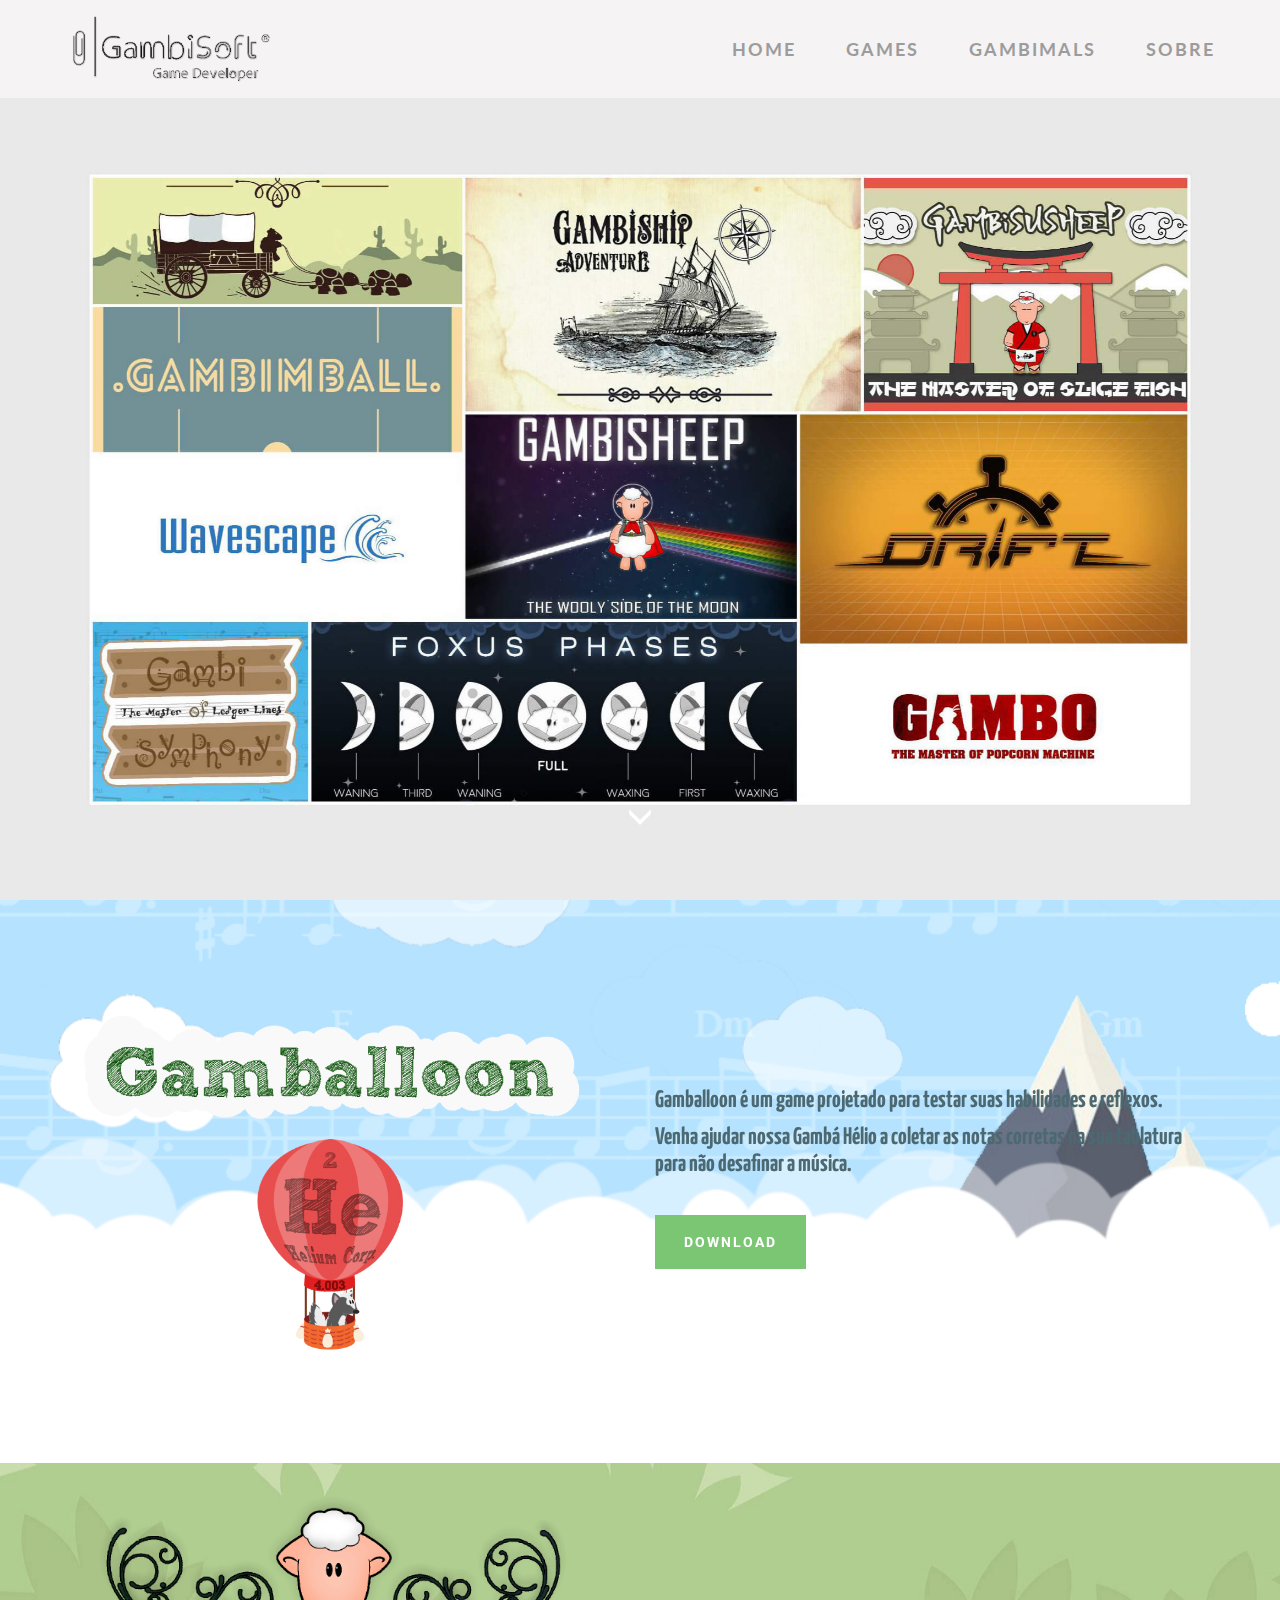
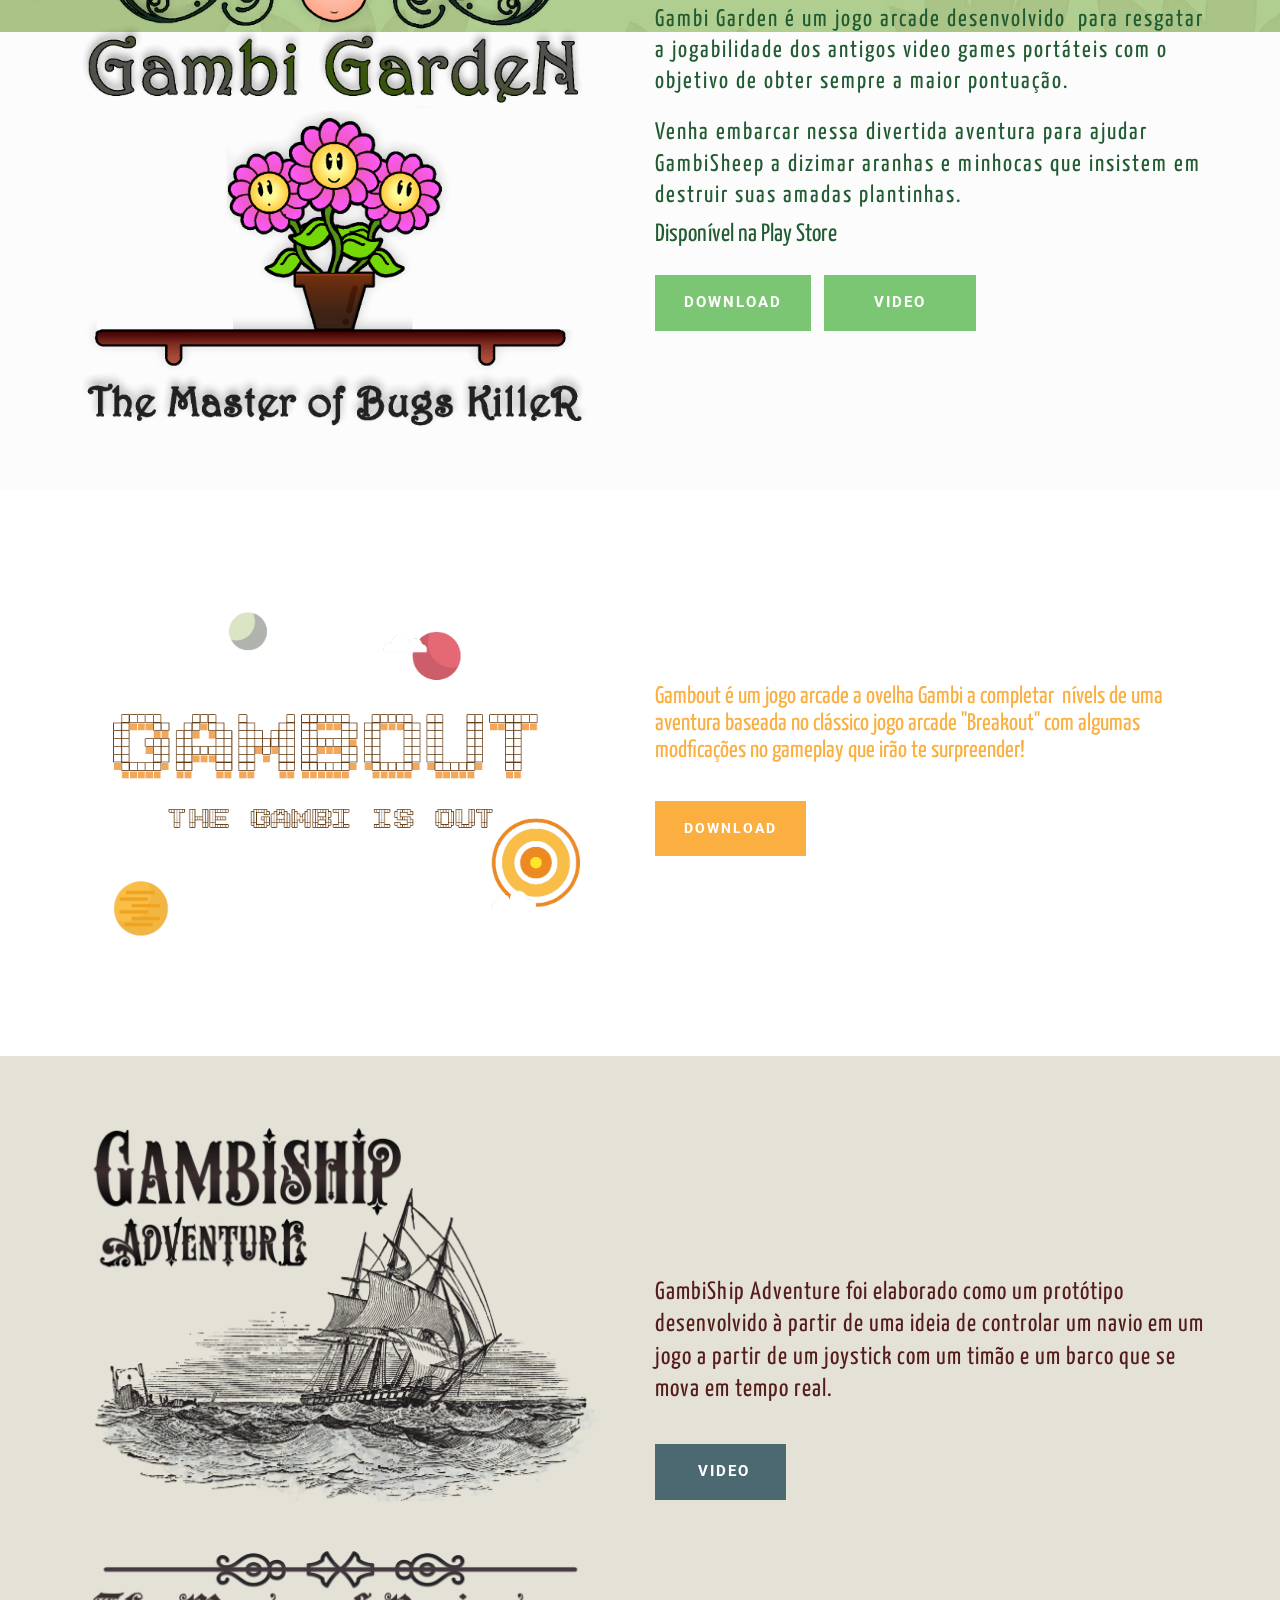
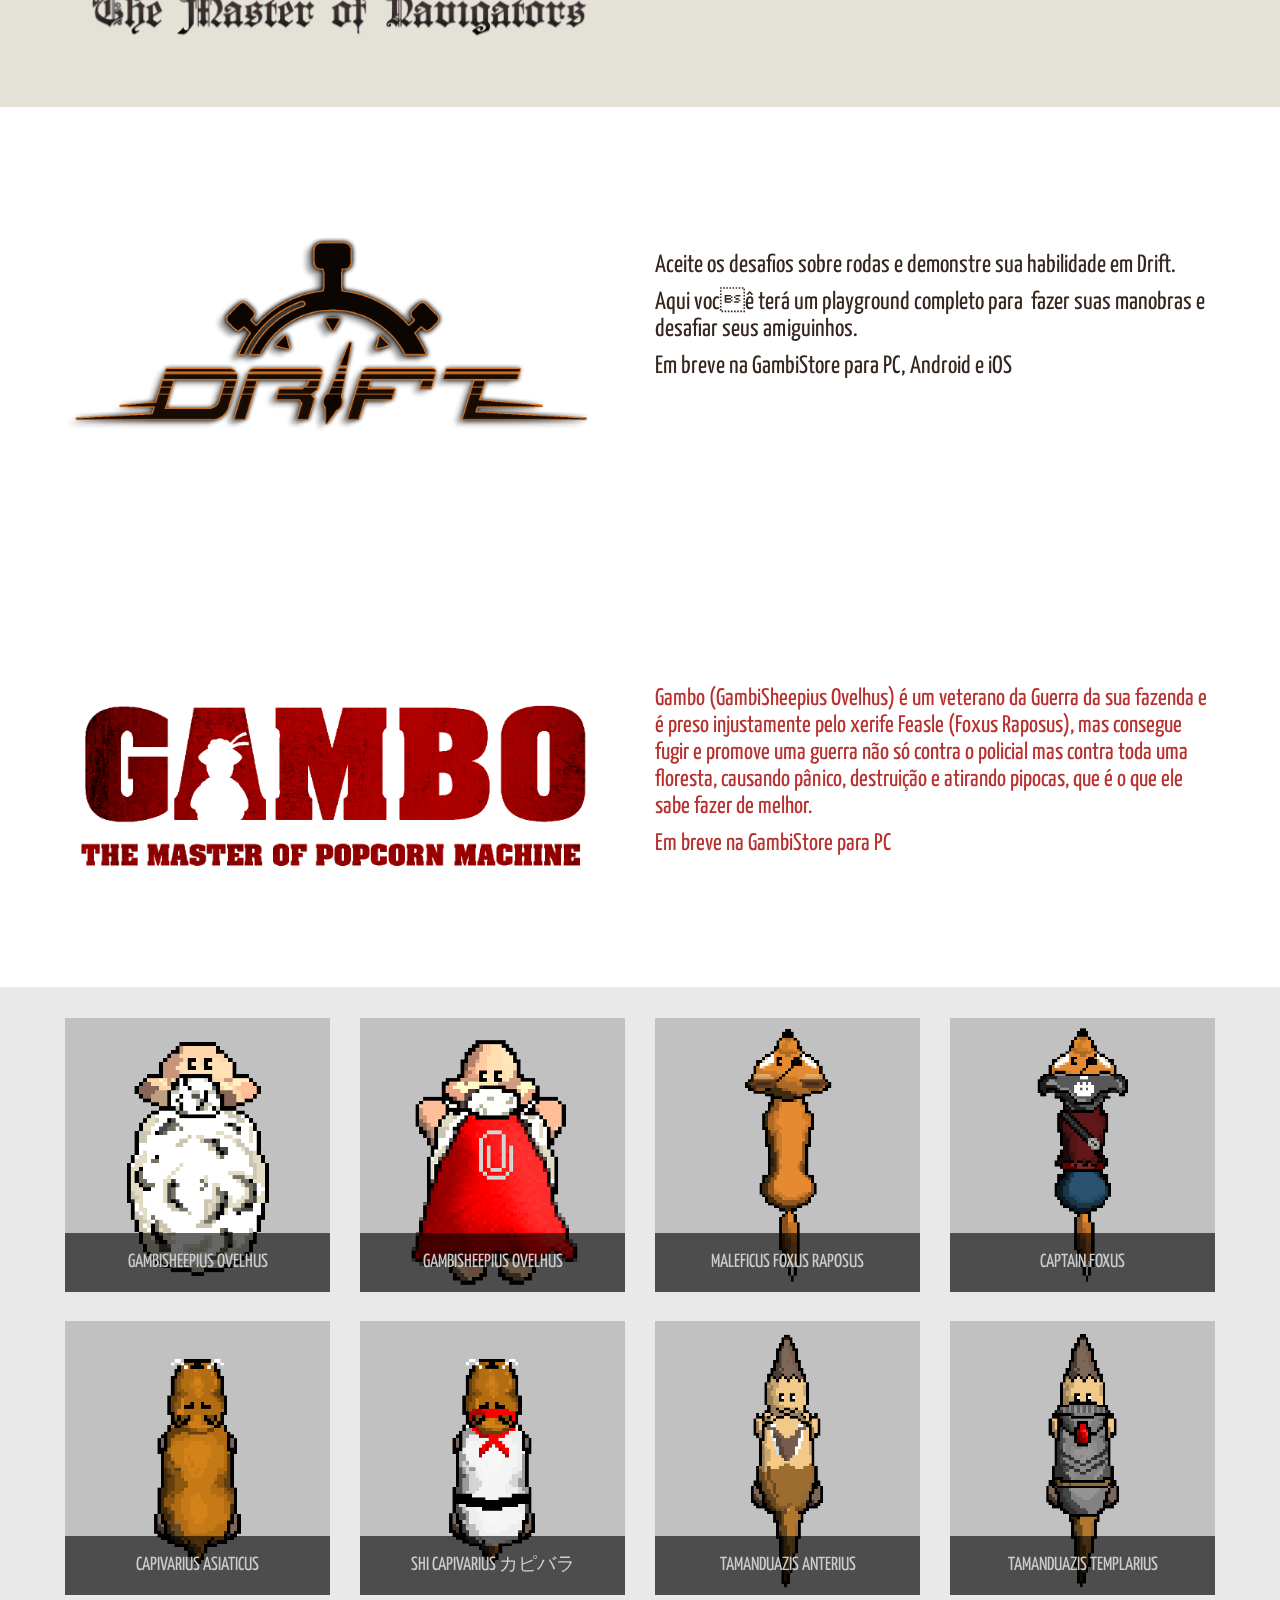
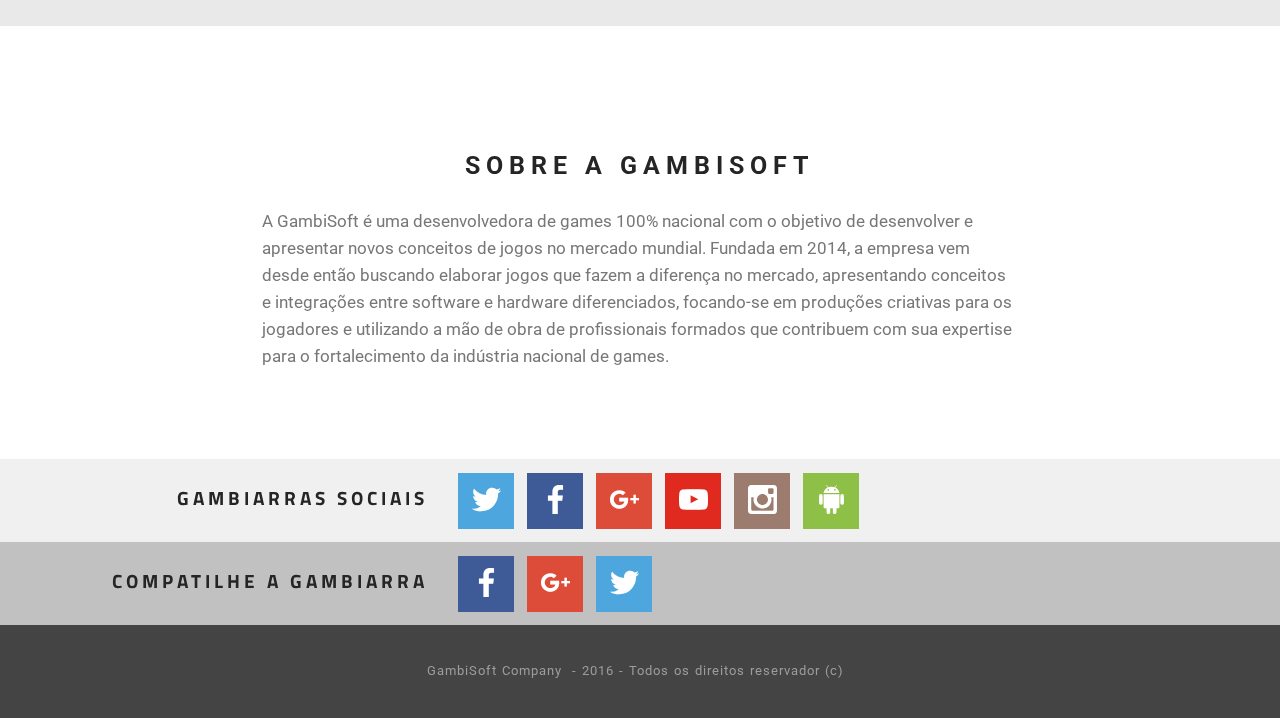
==== index.html @ 01355ad2 "nwe game" ====
<!DOCTYPE html>
<html>
<head>
  <!-- Site made with Mobirise Website Builder v2.11.1, https://mobirise.com -->
  <meta charset="UTF-8">
  <meta http-equiv="X-UA-Compatible" content="IE=edge">
  <meta name="generator" content="Mobirise v2.11.1, mobirise.com">
  <meta name="viewport" content="width=device-width, initial-scale=1">
  <link rel="shortcut icon" href="assets/images/clips-2-copia-630x630-16.jpg" type="image/x-icon">
  <meta name="description" content="GambiSoft Corporation - 2016">
  <title>GambiSoft</title>
  <link rel="stylesheet" href="https://fonts.googleapis.com/css?family=Roboto:700,400&amp;subset=cyrillic,latin,greek,vietnamese">
  <link rel="stylesheet" href="assets/bootstrap/css/bootstrap.min.css">
  <link rel="stylesheet" href="assets/animate.css/animate.min.css">
  <link rel="stylesheet" href="assets/socicon/css/socicon.min.css">
  <link rel="stylesheet" href="assets/mobirise/css/style.css">
  <link rel="stylesheet" href="assets/mobirise-gallery/style.css">
  <link rel="stylesheet" href="assets/mobirise-slider/style.css">
  <link rel="stylesheet" href="assets/mobirise/css/mbr-additional.css" type="text/css">
  
  
  
</head>
<body>
<section class="mbr-navbar mbr-navbar--freeze mbr-navbar--absolute mbr-navbar--sticky mbr-navbar--auto-collapse" id="menu-12">
    <div class="mbr-navbar__section mbr-section">
        <div class="mbr-section__container container">
            <div class="mbr-navbar__container">
                <div class="mbr-navbar__column mbr-navbar__column--s mbr-navbar__brand">
                    <span class="mbr-navbar__brand-link mbr-brand mbr-brand--inline">
                        <span class="mbr-brand__logo"><a href="#top"><img src="assets/images/gambisoft-2-2549x888-13.png" class="mbr-navbar__brand-img mbr-brand__img"></a></span>
                        
                    </span>
                </div>
                <div class="mbr-navbar__hamburger mbr-hamburger"><span class="mbr-hamburger__line"></span></div>
                <div class="mbr-navbar__column mbr-navbar__menu">
                    <nav class="mbr-navbar__menu-box mbr-navbar__menu-box--inline-right">
                        <div class="mbr-navbar__column">
                            <ul class="mbr-navbar__items mbr-navbar__items--right float-left mbr-buttons mbr-buttons--freeze mbr-buttons--right btn-decorator mbr-buttons--active mbr-buttons--only-links"><li class="mbr-navbar__item"><a class="mbr-buttons__link btn text-gray" href="#top">HOME</a></li> <li class="mbr-navbar__item"><a class="mbr-buttons__link btn text-gray" href="index.html#msg-box4-15">GAMES</a></li> <li class="mbr-navbar__item"><a class="mbr-buttons__link btn text-gray" href="games.html#gallery1-19">GAMBIMALS</a></li>  <li class="mbr-navbar__item"><a class="mbr-buttons__link btn text-gray" href="index.html#msg-box3-13">SOBRE</a></li> </ul>                            
                            
                        </div>
                    </nav>
                </div>
            </div>
        </div>
    </div>
</section>

<section class="engine"><a rel="external" href="https://mobirise.com">easy website maker</a></section><section class="mbr-box mbr-section mbr-section--relative mbr-section--fixed-size mbr-section--full-height mbr-section--bg-adapted mbr-parallax-background" id="header4-25" style="background-image: url(assets/images/montagem-1-4000x2289-87.jpg);">
    <div class="mbr-box__magnet mbr-box__magnet--sm-padding mbr-box__magnet--center-center mbr-after-navbar">
        
        <div class="mbr-box__container mbr-section__container container">
            <div class="mbr-box mbr-box--stretched"><div class="mbr-box__magnet mbr-box__magnet--center-center">
                <div class="row"><div class=" col-sm-8 col-sm-offset-2">
                    <div class="mbr-hero animated fadeInUp">
                        
                        
                    </div>
                    
                </div></div>
            </div></div>
        </div>
        <div class="mbr-arrow mbr-arrow--floating text-center">
            <div class="mbr-section__container container">
                <a class="mbr-arrow__link" href="#msg-box4-13"><i class="glyphicon glyphicon-menu-down"></i></a>
            </div>
        </div>
    </div>
</section>

<section class="mbr-section mbr-section--relative mbr-parallax-background" id="msg-box4-13" style="background-image: url(assets/images/back-site-1280x720-15.png);">
    
    <div class="mbr-section__container mbr-section__container--isolated container" style="padding-top: 93px; padding-bottom: 93px;">
        <div class="row">
            <div class="mbr-box mbr-box--fixed mbr-box--adapted">
                <div class="mbr-box__magnet mbr-box__magnet--top-right mbr-section__left col-sm-6">
                    <figure class="mbr-figure mbr-figure--adapted mbr-figure--caption-inside-bottom mbr-figure--full-width"><img src="assets/images/gamballoon-site-834x588-41.png" class="mbr-figure__img"></figure>
                </div>
                <div class="mbr-box__magnet mbr-class-mbr-box__magnet--center-left col-sm-6 mbr-section__right">
                    
                    <div class="mbr-section__container mbr-section__container--middle">
                        <div class="mbr-article mbr-article--auto-align mbr-article--wysiwyg"><p><strong>Gamballoon é um game projetado para testar suas habilidades e reflexos.</strong></p><p><strong>Venha ajudar nossa Gambá Hélio a coletar as notas corretas na sua tablatura para não desafinar a música.</strong></p></div>
                    </div>
                    <div class="mbr-section__container">
                        <div class="mbr-buttons mbr-buttons--auto-align btn-inverse"><a class="mbr-buttons__btn btn btn-lg btn-success" href="https://play.google.com/store/apps/details?id=br.com.gambisoft.gamballoon" target="_blank">DOWNLOAD</a></div>
                    </div>
                </div>
                
            </div>
        </div>
    </div>
</section>

<section class="mbr-section mbr-section--relative mbr-parallax-background" id="msg-box4-15" style="background-image: url(assets/images/garden-1920x1266-59.jpg);">
    <div class="mbr-overlay" style="opacity: 0.2; background-color: rgb(239, 239, 239);"></div>
    <div class="mbr-section__container mbr-section__container--isolated container" style="padding-top: 31px; padding-bottom: 62px;">
        <div class="row">
            <div class="mbr-box mbr-box--fixed mbr-box--adapted">
                <div class="mbr-box__magnet mbr-box__magnet--top-right mbr-section__left col-sm-6">
                    <figure class="mbr-figure mbr-figure--adapted mbr-figure--caption-inside-bottom mbr-figure--full-width"><img src="assets/images/background-to2-2500x2493-31.png" class="mbr-figure__img" title="Gambi"></figure>
                </div>
                <div class="mbr-box__magnet mbr-class-mbr-box__magnet--center-left col-sm-6 mbr-section__right">
                    
                    <div class="mbr-section__container mbr-section__container--middle">
                        <div class="mbr-article mbr-article--auto-align mbr-article--wysiwyg"><h1></h1><h2><span style="font-weight: normal;">Gambi Garden é um jogo arcade desenvolvido &nbsp;para resgatar a jogabilidade dos antigos video games portáteis com o objetivo de obter sempre a maior pontuação.</span></h2><h2><span style="font-weight: normal;">Venha embarcar nessa divertida aventura para ajudar GambiSheep a dizimar aranhas e minhocas que insistem em destruir suas amadas plantinhas.</span></h2><div><span style="font-weight: normal;">Disponível na Play Store</span></div></div>
                    </div>
                    <div class="mbr-section__container">
                        <div class="mbr-buttons mbr-buttons--auto-align btn-inverse"> <a class="mbr-buttons__btn btn btn-lg btn-success" href="https://play.google.com/store/apps/details?id=br.com.gambigarden" target="_blank">DOWNLOAD</a> <a class="mbr-buttons__btn btn btn-lg btn-success" href="https://www.youtube.com/watch?v=znH4bu1poJ0" target="_blank">&nbsp; &nbsp;VIDEO &nbsp;&nbsp;</a>  </div>
                    </div>
                </div>
                
            </div>
        </div>
    </div>
</section>

<section class="mbr-section mbr-section--relative mbr-parallax-background" id="msg-box4-11" style="background-image: url(assets/images/galaxy-1920x1200-79.jpg);">
    
    <div class="mbr-section__container mbr-section__container--isolated container" style="padding-top: 93px; padding-bottom: 93px;">
        <div class="row">
            <div class="mbr-box mbr-box--fixed mbr-box--adapted">
                <div class="mbr-box__magnet mbr-box__magnet--top-right mbr-section__left col-sm-6">
                    <figure class="mbr-figure mbr-figure--adapted mbr-figure--caption-inside-bottom mbr-figure--full-width"><img src="assets/images/gambout-official-2080x1479-62.png" class="mbr-figure__img"></figure>
                </div>
                <div class="mbr-box__magnet mbr-class-mbr-box__magnet--center-left col-sm-6 mbr-section__right">
                    
                    <div class="mbr-section__container mbr-section__container--middle">
                        <div class="mbr-article mbr-article--auto-align mbr-article--wysiwyg"><p>Gambout é um jogo arcade a ovelha Gambi a completar &nbsp;nívels de uma aventura baseada no clássico jogo arcade "Breakout" com algumas modficações no gameplay que irão te surpreender!</p></div>
                    </div>
                    <div class="mbr-section__container">
                        <div class="mbr-buttons mbr-buttons--auto-align btn-inverse"> <a class="mbr-buttons__btn btn btn-lg btn-warning" href="https://play.google.com/store/apps/details?id=br.com.gambisoft.gambout">DOWNLOAD</a></div>
                    </div>
                </div>
                
            </div>
        </div>
    </div>
</section>

<section class="mbr-section mbr-section--relative mbr-parallax-background" id="msg-box4-14" style="background-image: url(assets/images/mapa-1314x1280-64.png);">
    <div class="mbr-overlay" style="opacity: 0.9; background-color: rgb(225, 222, 209);"></div>
    <div class="mbr-section__container mbr-section__container--isolated container" style="padding-top: 62px; padding-bottom: 62px;">
        <div class="row">
            <div class="mbr-box mbr-box--fixed mbr-box--adapted">
                <div class="mbr-box__magnet mbr-box__magnet--top-right mbr-section__left col-sm-6">
                    <figure class="mbr-figure mbr-figure--adapted mbr-figure--caption-inside-bottom mbr-figure--full-width"><img src="assets/images/gambiship-logo-1080x1065-1.png" class="mbr-figure__img"></figure>
                </div>
                <div class="mbr-box__magnet mbr-class-mbr-box__magnet--center-left col-sm-6 mbr-section__right">
                    
                    <div class="mbr-section__container mbr-section__container--middle">
                        <div class="mbr-article mbr-article--auto-align mbr-article--wysiwyg"><h3><span style="font-weight: normal;">GambiShip Adventure foi elaborado como um protótipo desenvolvido à partir de uma ideia de controlar um navio em um jogo a partir de um joystick com um timão e um barco que se mova em tempo real.</span></h3></div>
                    </div>
                    <div class="mbr-section__container">
                        <div class="mbr-buttons mbr-buttons--auto-align btn-inverse"><a class="mbr-buttons__btn btn btn-lg btn-primary" href="https://www.youtube.com/watch?v=rfacJhGdFQg" target="_blank">&nbsp; VIDEO&nbsp;<br></a></div>
                    </div>
                </div>
                
            </div>
        </div>
    </div>
</section>

<section class="mbr-section mbr-section--relative mbr-parallax-background" id="msg-box4-14" style="background-image: url(assets/images/background-5000x2813-86.png);">
    
    <div class="mbr-section__container mbr-section__container--isolated container" style="padding-top: 124px; padding-bottom: 124px;">
        <div class="row">
            <div class="mbr-box mbr-box--fixed mbr-box--adapted">
                <div class="mbr-box__magnet mbr-box__magnet--top-right mbr-section__left col-sm-6">
                    <figure class="mbr-figure mbr-figure--adapted mbr-figure--caption-inside-bottom mbr-figure--full-width"><img src="assets/images/frontground-copia-4072x1616-34.png" class="mbr-figure__img"></figure>
                </div>
                <div class="mbr-box__magnet mbr-class-mbr-box__magnet--center-left col-sm-6 mbr-section__right">
                    
                    <div class="mbr-section__container mbr-section__container--middle">
                        <div class="mbr-article mbr-article--auto-align mbr-article--wysiwyg"><p>Aceite os desafios sobre rodas e demonstre sua habilidade em Drift.</p><p>Aqui você terá um playground completo para &nbsp;fazer suas manobras e desafiar seus amiguinhos.</p><p>Em breve na GambiStore para PC, Android e iOS</p></div>
                    </div>
                    
                </div>
                
            </div>
        </div>
    </div>
</section>

<section class="mbr-section mbr-section--relative" id="msg-box4-15" style="background-color: rgb(255, 255, 255);">
    
    <div class="mbr-section__container mbr-section__container--isolated container" style="padding-top: 124px; padding-bottom: 93px;">
        <div class="row">
            <div class="mbr-box mbr-box--fixed mbr-box--adapted">
                <div class="mbr-box__magnet mbr-box__magnet--top-right mbr-section__left col-sm-6">
                    <figure class="mbr-figure mbr-figure--adapted mbr-figure--caption-inside-bottom mbr-figure--full-width"><img src="assets/images/gambo-1960x706-30.png" class="mbr-figure__img"></figure>
                </div>
                <div class="mbr-box__magnet mbr-class-mbr-box__magnet--center-left col-sm-6 mbr-section__right">
                    
                    <div class="mbr-section__container mbr-section__container--middle">
                        <div class="mbr-article mbr-article--auto-align mbr-article--wysiwyg"><p>Gambo (GambiSheepius Ovelhus) é um veterano da Guerra da sua fazenda e é preso injustamente pelo xerife Feasle (Foxus Raposus), mas consegue fugir e promove uma guerra não só contra o policial mas contra toda uma floresta, causando pânico, destruição e atirando pipocas, que é o que ele sabe fazer de melhor.</p><p>Em breve na GambiStore para PC</p></div>
                    </div>
                    
                </div>
                
            </div>
        </div>
    </div>
</section>

<section class="mbr-gallery mbr-section mbr-section--no-padding" id="gallery1-19" style="background-color: rgb(233, 233, 233);">
    <!-- Gallery -->
    <div class=" container mbr-gallery-layout-default" style="padding-top: 31px; padding-bottom: 31px;">
        <div>
            <div class="row mbr-gallery-row">
                
                <div class="col-lg-3 col-md-4 col-sm-6 col-xs-12 mbr-gallery-item">

                     <figcaption class="mbr-figure__caption mbr-figure__caption--std-grid">
                        <div class="mbr-caption-background"></div>
                        <small class="mbr-figure__caption-small">GAMBISHEEPIUS OVELHUS<br></small>
                    </figcaption>

                    <a href="#lb-gallery1-19" data-slide-to="0" data-toggle="modal">
                        <img alt="" src="assets/images/gambi-484x500-34-484x500-37.png">
                        <span class="icon glyphicon glyphicon-zoom-in"></span>
                    </a>              
                </div><div class="col-lg-3 col-md-4 col-sm-6 col-xs-12 mbr-gallery-item">

                     <figcaption class="mbr-figure__caption mbr-figure__caption--std-grid">
                        <div class="mbr-caption-background"></div>
                        <small class="mbr-figure__caption-small">GAMBISHEEPIUS OVELHUS<br></small>
                    </figcaption>

                    <a href="#lb-gallery1-19" data-slide-to="1" data-toggle="modal">
                        <img alt="" src="assets/images/super-gambi1-484x500-62-484x500-68.png">
                        <span class="icon glyphicon glyphicon-zoom-in"></span>
                    </a>              
                </div><div class="col-lg-3 col-md-4 col-sm-6 col-xs-12 mbr-gallery-item">

                     <figcaption class="mbr-figure__caption mbr-figure__caption--std-grid">
                        <div class="mbr-caption-background"></div>
                        <small class="mbr-figure__caption-small">MALEFICUS FOXUS RAPOSUS</small>
                    </figcaption>

                    <a href="#lb-gallery1-19" data-slide-to="2" data-toggle="modal">
                        <img alt="" src="assets/images/foxus1-484x500-56-484x500-4.png">
                        <span class="icon glyphicon glyphicon-zoom-in"></span>
                    </a>              
                </div><div class="col-lg-3 col-md-4 col-sm-6 col-xs-12 mbr-gallery-item">

                     <figcaption class="mbr-figure__caption mbr-figure__caption--std-grid">
                        <div class="mbr-caption-background"></div>
                        <small class="mbr-figure__caption-small">CAPTAIN FOXUS</small>
                    </figcaption>

                    <a href="#lb-gallery1-19" data-slide-to="3" data-toggle="modal">
                        <img alt="" src="assets/images/foxus-pirata1-484x500-55-484x500-85.png">
                        <span class="icon glyphicon glyphicon-zoom-in"></span>
                    </a>              
                </div><div class="col-lg-3 col-md-4 col-sm-6 col-xs-12 mbr-gallery-item">

                     <figcaption class="mbr-figure__caption mbr-figure__caption--std-grid">
                        <div class="mbr-caption-background"></div>
                        <small class="mbr-figure__caption-small">CAPIVARIUS ASIATICUS<br></small>
                    </figcaption>

                    <a href="#lb-gallery1-19" data-slide-to="4" data-toggle="modal">
                        <img alt="" src="assets/images/capivarius-484x500-90-484x500-86.png">
                        <span class="icon glyphicon glyphicon-zoom-in"></span>
                    </a>              
                </div><div class="col-lg-3 col-md-4 col-sm-6 col-xs-12 mbr-gallery-item">

                     <figcaption class="mbr-figure__caption mbr-figure__caption--std-grid">
                        <div class="mbr-caption-background"></div>
                        <small class="mbr-figure__caption-small">SHI CAPIVARIUS&nbsp;カピバラ</small>
                    </figcaption>

                    <a href="#lb-gallery1-19" data-slide-to="5" data-toggle="modal">
                        <img alt="" src="assets/images/capivarius-1-484x500-77-484x500-38.png">
                        <span class="icon glyphicon glyphicon-zoom-in"></span>
                    </a>              
                </div><div class="col-lg-3 col-md-4 col-sm-6 col-xs-12 mbr-gallery-item">

                     <figcaption class="mbr-figure__caption mbr-figure__caption--std-grid">
                        <div class="mbr-caption-background"></div>
                        <small class="mbr-figure__caption-small">TAMANDUAZIS ANTERIUS</small>
                    </figcaption>

                    <a href="#lb-gallery1-19" data-slide-to="6" data-toggle="modal">
                        <img alt="" src="assets/images/tamanduazis-484x500-13-484x500-11.png">
                        <span class="icon glyphicon glyphicon-zoom-in"></span>
                    </a>              
                </div><div class="col-lg-3 col-md-4 col-sm-6 col-xs-12 mbr-gallery-item">

                     <figcaption class="mbr-figure__caption mbr-figure__caption--std-grid">
                        <div class="mbr-caption-background"></div>
                        <small class="mbr-figure__caption-small">TAMANDUAZIS TEMPLARIUS</small>
                    </figcaption>

                    <a href="#lb-gallery1-19" data-slide-to="7" data-toggle="modal">
                        <img alt="" src="assets/images/tamanduazis-guerreiro1-484x500-51-484x500-67.png">
                        <span class="icon glyphicon glyphicon-zoom-in"></span>
                    </a>              
                </div>
            </div>
        </div>
        <div class="clearfix"></div>
    </div>

    <!-- Lightbox -->
    <div data-app-prevent-settings="" class="mbr-slider modal fade carousel slide" tabindex="-1" data-keyboard="true" data-interval="false" id="lb-gallery1-19">
        <div class="modal-dialog">
            <div class="modal-content">
                <div class="modal-body">
                    <ol class="carousel-indicators">
                        <li data-app-prevent-settings="" data-target="#lb-gallery1-19" data-slide-to="0"></li><li data-app-prevent-settings="" data-target="#lb-gallery1-19" data-slide-to="1"></li><li data-app-prevent-settings="" data-target="#lb-gallery1-19" data-slide-to="2"></li><li data-app-prevent-settings="" data-target="#lb-gallery1-19" data-slide-to="3"></li><li data-app-prevent-settings="" data-target="#lb-gallery1-19" data-slide-to="4"></li><li data-app-prevent-settings="" data-target="#lb-gallery1-19" data-slide-to="5"></li><li data-app-prevent-settings="" data-target="#lb-gallery1-19" class=" active" data-slide-to="6"></li><li data-app-prevent-settings="" data-target="#lb-gallery1-19" data-slide-to="7"></li>
                    </ol>
                    <div class="carousel-inner">
                        <div class="item">
                            <img alt="" src="assets/images/gambi-484x500-34.png">
                        </div><div class="item">
                            <img alt="" src="assets/images/super-gambi1-484x500-62.png">
                        </div><div class="item">
                            <img alt="" src="assets/images/foxus1-484x500-56.png">
                        </div><div class="item">
                            <img alt="" src="assets/images/foxus-pirata1-484x500-55.png">
                        </div><div class="item">
                            <img alt="" src="assets/images/capivarius-484x500-90.png">
                        </div><div class="item">
                            <img alt="" src="assets/images/capivarius-1-484x500-77.png">
                        </div><div class="item active">
                            <img alt="" src="assets/images/tamanduazis-484x500-13.png">
                        </div><div class="item">
                            <img alt="" src="assets/images/tamanduazis-guerreiro1-484x500-51.png">
                        </div>
                    </div>
                    <a class="left carousel-control" role="button" data-slide="prev" href="#lb-gallery1-19">
                        <span class="glyphicon glyphicon-menu-left" aria-hidden="true"></span>
                        <span class="sr-only">Previous</span>
                    </a>
                    <a class="right carousel-control" role="button" data-slide="next" href="#lb-gallery1-19">
                        <span class="glyphicon glyphicon-menu-right" aria-hidden="true"></span>
                        <span class="sr-only">Next</span>
                    </a>

                    <a class="close" href="#" role="button" data-dismiss="modal">
                        <span class="glyphicon glyphicon-remove" aria-hidden="true"></span>
                        <span class="sr-only">Close</span>
                    </a>
                </div>
            </div>
        </div>
    </div>
</section>

<section class="mbr-section mbr-section--relative mbr-section--fixed-size" id="msg-box3-13" style="background-color: rgb(255, 255, 255);">
    
    <div class="mbr-section__container container mbr-section__container--first" style="padding-top: 93px;">
        <div class="mbr-header mbr-header--wysiwyg row">
            <div class="col-sm-8 col-sm-offset-2">
                <h3 class="mbr-header__text"><br>SOBRE A GAMBISOFT</h3>
                
            </div>
        </div>
    </div>
    <div class="mbr-section__container container mbr-section__container--last" style="padding-bottom: 93px;">
        <div class="row">
            <div class="mbr-article mbr-article--wysiwyg col-sm-8 col-sm-offset-2"><p>A GambiSoft é uma desenvolvedora de games 100% nacional com o objetivo de desenvolver e apresentar novos conceitos de jogos no mercado mundial. Fundada em 2014, a empresa vem desde então buscando elaborar jogos que fazem a diferença no mercado, apresentando conceitos e integrações entre software e hardware diferenciados, focando-se em produções criativas para os jogadores e utilizando a mão de obra de profissionais formados que contribuem com sua expertise para o fortalecimento da indústria nacional de games.</p></div>
        </div>
    </div>
    
</section>

<section class="mbr-section mbr-section--relative mbr-section--fixed-size" id="social-buttons2-16" style="background-color: rgb(240, 240, 240);">
    

    <div class="mbr-section__container container">
        <div class="mbr-header mbr-header--inline row" style="padding-top: 13.6px; padding-bottom: 0px;">
            <div class="col-sm-4">
                <h3 class="mbr-header__text">GAMBIARRAS SOCIAIS</h3>
            </div>
            <div class="mbr-social-icons mbr-social-icons--style-1 col-sm-8"><a class="mbr-social-icons__icon socicon-bg-twitter" title="Twitter" target="_blank" href="https://twitter.com/gambisoft"><i class="socicon socicon-twitter"></i></a> <a class="mbr-social-icons__icon socicon-bg-facebook" title="Facebook" target="_blank" href="https://www.facebook.com/gambisoftarts"><i class="socicon socicon-facebook"></i></a> <a class="mbr-social-icons__icon socicon-bg-googleplus" title="Google+" target="_blank" href="https://plus.google.com/102070753361366957615/posts"><i class="socicon socicon-googleplus"></i></a> <a class="mbr-social-icons__icon socicon-bg-youtube" title="YouTube" target="_blank" href="https://www.youtube.com/channel/UCWhQ-4Wa0dGKrztiL7F7RiQ"><i class="socicon socicon-youtube"></i></a> <a class="mbr-social-icons__icon socicon-bg-instagram" title="Instagram" target="_blank" href="https://www.instagram.com/gambisoft/"><i class="socicon socicon-instagram"></i></a>      <a class="mbr-social-icons__icon socicon-bg-android" title="Google Play" target="_blank" href="https://play.google.com/store/apps/developer?id=GambiSoft"><i class="socicon socicon-android"></i></a></div>
        </div>
    </div>
</section>

<section class="mbr-section mbr-section--relative mbr-section--fixed-size" id="social-buttons1-17" style="background-color: rgb(193, 193, 193);">
    

    <div class="mbr-section__container container">
        <div class="mbr-header mbr-header--inline row" style="padding-top: 13.6px; padding-bottom: 0px;">
            <div class="col-sm-4">
                <h3 class="mbr-header__text">COMPATILHE A GAMBIARRA</h3>
            </div>
            <div class="mbr-social-icons col-sm-8">
                <div class="mbr-social-likes social-likes_style-1" data-counters="true">
                    <div class="mbr-social-icons__icon social-likes__icon facebook socicon-bg-facebook" title="Share link on Facebook">
                        <i class="socicon socicon-facebook"></i>
                        
                    </div>
                    <div class="mbr-social-icons__icon social-likes__icon plusone socicon-bg-googleplus" title="Share link on Google+">
                        <i class="socicon socicon-googleplus"></i>
                        
                    </div>
                    <div class="mbr-social-icons__icon social-likes__icon twitter socicon-bg-twitter" title="Share link on Twitter">
                        <i class="socicon socicon-twitter"></i>
                    </div>
                </div>
            </div>
        </div>
    </div>
</section>

<footer class="mbr-section mbr-section--relative mbr-section--fixed-size" id="footer1-13" style="background-color: rgb(68, 68, 68);">
    
    <div class="mbr-section__container container">
        <div class="mbr-footer mbr-footer--wysiwyg row" style="padding-top: 36.900000000000006px; padding-bottom: 36.900000000000006px;">
            <div class="col-sm-12">
                <p class="mbr-footer__copyright">GambiSoft Company &nbsp;- 2016 - Todos os direitos reservador (c) &nbsp;</p>
            </div>
        </div>
    </div>
</footer>


  <script src="assets/web/assets/jquery/jquery.min.js"></script>
  <script src="assets/bootstrap/js/bootstrap.min.js"></script>
  <script src="assets/smooth-scroll/SmoothScroll.js"></script>
  <script src="assets/jarallax/jarallax.js"></script>
  <script src="assets/masonry/masonry.pkgd.min.js"></script>
  <script src="assets/imagesloaded/imagesloaded.pkgd.min.js"></script>
  <script src="assets/bootstrap-carousel-swipe/bootstrap-carousel-swipe.js"></script>
  <script src="assets/social-likes/social-likes.js"></script>
  <script src="assets/mobirise/js/script.js"></script>
  <script src="assets/mobirise-gallery/script.js"></script>
  
  
</body>
</html>
---- assets/socicon/css/socicon.min.css ----
@charset "UTF-8";@font-face{font-family:"socicon";src:url("../fonts/socicon.eot");src:url("../fonts/socicon.eot?#iefix") format("embedded-opentype"),url("../fonts/socicon.woff") format("woff"),url("../fonts/socicon.ttf") format("truetype"),url("../fonts/socicon.svg#sociconregular") format("svg");font-weight:normal;font-style:normal}.socicon:before{position:relative;top:1px;display:inline-block;font-family:"socicon";font-style:normal;font-weight:normal;line-height:1;text-transform:none !important;-webkit-font-smoothing:antialiased;-moz-osx-font-smoothing:grayscale}.socicon-twitter:before{content:"\e040"}.socicon-facebook:before{content:"\e041"}.socicon-googleplus:before{content:"\e042"}.socicon-pinterest:before{content:"\e043"}.socicon-foursquare:before{content:"\e044"}.socicon-yahoo:before{content:"\e045"}.socicon-skype:before{content:"\e046"}.socicon-yelp:before{content:"\e047"}.socicon-feedburner:before{content:"\e048"}.socicon-linkedin:before{content:"\e049"}.socicon-viadeo:before{content:"\e04a"}.socicon-xing:before{content:"\e04b"}.socicon-myspace:before{content:"\e04c"}.socicon-soundcloud:before{content:"\e04d"}.socicon-spotify:before{content:"\e04e"}.socicon-grooveshark:before{content:"\e04f"}.socicon-mixcloud:before{content:"\e001"}.socicon-lastfm:before{content:"\e050"}.socicon-youtube:before{content:"\e051"}.socicon-vimeo:before{content:"\e052"}.socicon-dailymotion:before{content:"\e053"}.socicon-vine:before{content:"\e054"}.socicon-flickr:before{content:"\e055"}.socicon-500px:before{content:"\e056"}.socicon-instagram:before{content:"\e057"}.socicon-wordpress:before{content:"\e058"}.socicon-tumblr:before{content:"\e059"}.socicon-blogger:before{content:"\e020"}.socicon-technorati:before{content:"\e021"}.socicon-reddit:before{content:"\e022"}.socicon-dribbble:before{content:"\e023"}.socicon-stumbleupon:before{content:"\e024"}.socicon-digg:before{content:"\e025"}.socicon-envato:before{content:"\e026"}.socicon-behance:before{content:"\e027"}.socicon-delicious:before{content:"\e028"}.socicon-deviantart:before{content:"\e029"}.socicon-forrst:before{content:"\e02a"}.socicon-play:before{content:"\e02b"}.socicon-zerply:before{content:"\e02c"}.socicon-wikipedia:before{content:"\e02d"}.socicon-apple:before{content:"\e02e"}.socicon-flattr:before{content:"\e02f"}.socicon-github:before{content:"\e030"}.socicon-friendfeed:before{content:"\e032"}.socicon-newsvine:before{content:"\e033"}.socicon-identica:before{content:"\e034"}.socicon-bebo:before{content:"\e035"}.socicon-zynga:before{content:"\e036"}.socicon-steam:before{content:"\e037"}.socicon-xbox:before{content:"\e038"}.socicon-windows:before{content:"\e039"}.socicon-outlook:before{content:"\e010"}.socicon-coderwall:before{content:"\e011"}.socicon-tripadvisor:before{content:"\e012"}.socicon-appnet:before{content:"\e013"}.socicon-goodreads:before{content:"\e014"}.socicon-tripit:before{content:"\e015"}.socicon-lanyrd:before{content:"\e016"}.socicon-slideshare:before{content:"\e017"}.socicon-buffer:before{content:"\e018"}.socicon-rss:before{content:"\e00b"}.socicon-vkontakte:before{content:"\e01a"}.socicon-disqus:before{content:"\e019"}.socicon-houzz:before{content:"\e00a"}.socicon-mail:before{content:"\e01f"}.socicon-patreon:before{content:"\e01c"}.socicon-paypal:before{content:"\e00c"}.socicon-playstation:before{content:"\e03d"}.socicon-smugmug:before{content:"\e05e"}.socicon-swarm:before{content:"\e003"}.socicon-triplej:before{content:"\e009"}.socicon-yammer:before{content:"\e005"}.socicon-stackoverflow:before{content:"\e007"}.socicon-drupal:before{content:"\e002"}.socicon-odnoklassniki:before{content:"\e00d"}.socicon-android:before{content:"\e03e"}.socicon-meetup:before{content:"\e03c"}.socicon-persona:before{content:"\e008"}.socicon-amazon:before{content:"\e05c"}.socicon-ello:before{content:"\e006"}.socicon-8tracks:before{content:"\e05b"}.socicon-twitch:before{content:"\e05a"}.socicon-airbnb:before{content:"\e00e"}.socicon-pocket:before{content:"\e01e"}.socicon-whatsapp:before{content:"\e01b"}.socicon-storehouse:before{content:"\e01d"}.socicon-icq:before{content:"\e05d"}.socicon-modelmayhem:before{content:"\e000"}.socicon-istock:before{content:"\e004"}.socicon-angellist:before{content:"\e062"}.socicon-periscope:before{content:"\e00f"}.socicon-ravelry:before{content:"\e05f"}.socicon-snapchat:before{content:"\e03f"}.socicon-weibo:before{content:"\e060"}.socicon-douban:before{content:"\e03b"}.socicon-baidu:before{content:"\e061"}.socicon-qq:before{content:"\e03a"}.socicon-renren:before{content:"\e031"}.socicon-ebay:before{content:"\e063"}.socicon-imdb:before{content:"\e064"}.socicon-stayfriends:before{content:"\e065"}.socicon-residentadvisor:before{content:"\e066"}.socicon-google:before{content:"\e067"}.socicon-yandex:before{content:"\e068"}.socicon-sharethis:before{content:"\e069"}.socicon-bandcamp:before{content:"\e06a"}.socicon-itunes:before{content:"\e06b"}.socicon-deezer:before{content:"\e06c"}.socicon-medium:before{content:"\e06d"}.socicon-telegram:before{content:"\e06e"}.socicon-openid:before{content:"\e06f"}.socicon-amplement:before{content:"\e070"}.socicon-bg-twitter{background:#4da7de}.socicon-bg-twitter:hover{background:#4da7de !important}.socicon-bg-facebook{background:#3e5b98}.socicon-bg-facebook:hover{background:#3e5b98 !important}.socicon-bg-googleplus{background:#dd4b39}.socicon-bg-googleplus:hover{background:#dd4b39 !important}.socicon-bg-pinterest{background:#c92619}.socicon-bg-pinterest:hover{background:#c92619 !important}.socicon-bg-foursquare{background:#f94877}.socicon-bg-foursquare:hover{background:#f94877 !important}.socicon-bg-yahoo{background:#6e2a85}.socicon-bg-yahoo:hover{background:#6e2a85 !important}.socicon-bg-skype{background:#28abe3}.socicon-bg-skype:hover{background:#28abe3 !important}.socicon-bg-yelp{background:#c83218}.socicon-bg-yelp:hover{background:#c83218 !important}.socicon-bg-feedburner{background:#fc0}.socicon-bg-feedburner:hover{background:#fc0 !important}.socicon-bg-linkedin{background:#3371b7}.socicon-bg-linkedin:hover{background:#3371b7 !important}.socicon-bg-viadeo{background:#e4a000}.socicon-bg-viadeo:hover{background:#e4a000 !important}.socicon-bg-xing{background:#005a60}.socicon-bg-xing:hover{background:#005a60 !important}.socicon-bg-myspace{background:#323232}.socicon-bg-myspace:hover{background:#323232 !important}.socicon-bg-soundcloud{background:#fe3801}.socicon-bg-soundcloud:hover{background:#fe3801 !important}.socicon-bg-spotify{background:#7bb342}.socicon-bg-spotify:hover{background:#7bb342 !important}.socicon-bg-grooveshark{background:#000}.socicon-bg-grooveshark:hover{background:#000 !important}.socicon-bg-mixcloud{background:#000}.socicon-bg-mixcloud:hover{background:#000 !important}.socicon-bg-lastfm{background:#d41316}.socicon-bg-lastfm:hover{background:#d41316 !important}.socicon-bg-youtube{background:#e02a20}.socicon-bg-youtube:hover{background:#e02a20 !important}.socicon-bg-vimeo{background:#51b5e7}.socicon-bg-vimeo:hover{background:#51b5e7 !important}.socicon-bg-dailymotion{background:#004e72}.socicon-bg-dailymotion:hover{background:#004e72 !important}.socicon-bg-vine{background:#00b389}.socicon-bg-vine:hover{background:#00b389 !important}.socicon-bg-flickr{background:#1e1e1b}.socicon-bg-flickr:hover{background:#1e1e1b !important}.socicon-bg-500px{background:#58a9de}.socicon-bg-500px:hover{background:#58a9de !important}.socicon-bg-instagram{background:#9c7c6e}.socicon-bg-instagram:hover{background:#9c7c6e !important}.socicon-bg-wordpress{background:#464646}.socicon-bg-wordpress:hover{background:#464646 !important}.socicon-bg-tumblr{background:#45556c}.socicon-bg-tumblr:hover{background:#45556c !important}.socicon-bg-blogger{background:#ec661c}.socicon-bg-blogger:hover{background:#ec661c !important}.socicon-bg-technorati{background:#5cb030}.socicon-bg-technorati:hover{background:#5cb030 !important}.socicon-bg-reddit{background:#e74a1e}.socicon-bg-reddit:hover{background:#e74a1e !important}.socicon-bg-dribbble{background:#e84d88}.socicon-bg-dribbble:hover{background:#e84d88 !important}.socicon-bg-stumbleupon{background:#e64011}.socicon-bg-stumbleupon:hover{background:#e64011 !important}.socicon-bg-digg{background:#1d1d1b}.socicon-bg-digg:hover{background:#1d1d1b !important}.socicon-bg-envato{background:#597c3a}.socicon-bg-envato:hover{background:#597c3a !important}.socicon-bg-behance{background:#000}.socicon-bg-behance:hover{background:#000 !important}.socicon-bg-delicious{background:#020202}.socicon-bg-delicious:hover{background:#020202 !important}.socicon-bg-deviantart{background:#c5d200}.socicon-bg-deviantart:hover{background:#c5d200 !important}.socicon-bg-forrst{background:#5b9a68}.socicon-bg-forrst:hover{background:#5b9a68 !important}.socicon-bg-play{background:#000}.socicon-bg-play:hover{background:#000 !important}.socicon-bg-zerply{background:#9dbc7a}.socicon-bg-zerply:hover{background:#9dbc7a !important}.socicon-bg-wikipedia{background:#000}.socicon-bg-wikipedia:hover{background:#000 !important}.socicon-bg-apple{background:#b9bfc1}.socicon-bg-apple:hover{background:#b9bfc1 !important}.socicon-bg-flattr{background:#f67c1a}.socicon-bg-flattr:hover{background:#f67c1a !important}.socicon-bg-github{background:#221e1b}.socicon-bg-github:hover{background:#221e1b !important}.socicon-bg-friendfeed{background:#2f72c4}.socicon-bg-friendfeed:hover{background:#2f72c4 !important}.socicon-bg-newsvine{background:#075b2f}.socicon-bg-newsvine:hover{background:#075b2f !important}.socicon-bg-identica{background:#000}.socicon-bg-identica:hover{background:#000 !important}.socicon-bg-bebo{background:#ef1011}.socicon-bg-bebo:hover{background:#ef1011 !important}.socicon-bg-zynga{background:#dc0606}.socicon-bg-zynga:hover{background:#dc0606 !important}.socicon-bg-steam{background:#171a21}.socicon-bg-steam:hover{background:#171a21 !important}.socicon-bg-xbox{background:#92c83e}.socicon-bg-xbox:hover{background:#92c83e !important}.socicon-bg-windows{background:#00bdf6}.socicon-bg-windows:hover{background:#00bdf6 !important}.socicon-bg-outlook{background:#0072c6}.socicon-bg-outlook:hover{background:#0072c6 !important}.socicon-bg-coderwall{background:#3e8dcc}.socicon-bg-coderwall:hover{background:#3e8dcc !important}.socicon-bg-tripadvisor{background:#4b7e37}.socicon-bg-tripadvisor:hover{background:#4b7e37 !important}.socicon-bg-appnet{background:#494949}.socicon-bg-appnet:hover{background:#494949 !important}.socicon-bg-goodreads{background:#463020}.socicon-bg-goodreads:hover{background:#463020 !important}.socicon-bg-tripit{background:#1982c3}.socicon-bg-tripit:hover{background:#1982c3 !important}.socicon-bg-lanyrd{background:#3c80c9}.socicon-bg-lanyrd:hover{background:#3c80c9 !important}.socicon-bg-slideshare{background:#4ba3a6}.socicon-bg-slideshare:hover{background:#4ba3a6 !important}.socicon-bg-buffer{background:#000}.socicon-bg-buffer:hover{background:#000 !important}.socicon-bg-rss{background:#f26109}.socicon-bg-rss:hover{background:#f26109 !important}.socicon-bg-vkontakte{background:#5a7fa6}.socicon-bg-vkontakte:hover{background:#5a7fa6 !important}.socicon-bg-disqus{background:#2e9fff}.socicon-bg-disqus:hover{background:#2e9fff !important}.socicon-bg-houzz{background:#7cc04b}.socicon-bg-houzz:hover{background:#7cc04b !important}.socicon-bg-mail{background:#000}.socicon-bg-mail:hover{background:#000 !important}.socicon-bg-patreon{background:#e44727}.socicon-bg-patreon:hover{background:#e44727 !important}.socicon-bg-paypal{background:#009cde}.socicon-bg-paypal:hover{background:#009cde !important}.socicon-bg-playstation{background:#000}.socicon-bg-playstation:hover{background:#000 !important}.socicon-bg-smugmug{background:#acfd32}.socicon-bg-smugmug:hover{background:#acfd32 !important}.socicon-bg-swarm{background:#fc9d3c}.socicon-bg-swarm:hover{background:#fc9d3c !important}.socicon-bg-triplej{background:#e53531}.socicon-bg-triplej:hover{background:#e53531 !important}.socicon-bg-yammer{background:#1175c4}.socicon-bg-yammer:hover{background:#1175c4 !important}.socicon-bg-stackoverflow{background:#fd9827}.socicon-bg-stackoverflow:hover{background:#fd9827 !important}.socicon-bg-drupal{background:#00598e}.socicon-bg-drupal:hover{background:#00598e !important}.socicon-bg-odnoklassniki{background:#f48420}.socicon-bg-odnoklassniki:hover{background:#f48420 !important}.socicon-bg-android{background:#8ec047}.socicon-bg-android:hover{background:#8ec047 !important}.socicon-bg-meetup{background:#e2373c}.socicon-bg-meetup:hover{background:#e2373c !important}.socicon-bg-persona{background:#e6753d}.socicon-bg-persona:hover{background:#e6753d !important}.socicon-bg-amazon{background:#f90}.socicon-bg-amazon:hover{background:#f90 !important}.socicon-bg-ello{background:#000}.socicon-bg-ello:hover{background:#000 !important}.socicon-bg-8tracks{background:#122c4b}.socicon-bg-8tracks:hover{background:#122c4b !important}.socicon-bg-twitch{background:#6441a5}.socicon-bg-twitch:hover{background:#6441a5 !important}.socicon-bg-airbnb{background:#ff5a5f}.socicon-bg-airbnb:hover{background:#ff5a5f !important}.socicon-bg-pocket{background:#ed4055}.socicon-bg-pocket:hover{background:#ed4055 !important}.socicon-bg-whatsapp{background:#20b038}.socicon-bg-whatsapp:hover{background:#20b038 !important}.socicon-bg-storehouse{background:#25b0e6}.socicon-bg-storehouse:hover{background:#25b0e6 !important}.socicon-bg-icq{background:#7ebd00}.socicon-bg-icq:hover{background:#7ebd00 !important}.socicon-bg-modelmayhem{background:#000}.socicon-bg-modelmayhem:hover{background:#000 !important}.socicon-bg-istock{background:#000}.socicon-bg-istock:hover{background:#000 !important}.socicon-bg-angellist{background:#000}.socicon-bg-angellist:hover{background:#000 !important}.socicon-bg-periscope{background:#3aa4c6}.socicon-bg-periscope:hover{background:#3aa4c6 !important}.socicon-bg-ravelry{background:#b6014c}.socicon-bg-ravelry:hover{background:#b6014c !important}.socicon-bg-snapchat{background:#fffa37}.socicon-bg-snapchat:hover{background:#fffa37 !important}.socicon-bg-weibo{background:#e31c34}.socicon-bg-weibo:hover{background:#e31c34 !important}.socicon-bg-douban{background:#3ca353}.socicon-bg-douban:hover{background:#3ca353 !important}.socicon-bg-baidu{background:#2629d9}.socicon-bg-baidu:hover{background:#2629d9 !important}.socicon-bg-qq{background:#4297d3}.socicon-bg-qq:hover{background:#4297d3 !important}.socicon-bg-renren{background:#2266b0}.socicon-bg-renren:hover{background:#2266b0 !important}.socicon-bg-ebay{background:#333}.socicon-bg-ebay:hover{background:#333 !important}.socicon-bg-imdb{background:#e8ba00}.socicon-bg-imdb:hover{background:#e8ba00 !important}.socicon-bg-stayfriends{background:#f08a1c}.socicon-bg-stayfriends:hover{background:#f08a1c !important}.socicon-bg-residentadvisor{background:#b3be1b}.socicon-bg-residentadvisor:hover{background:#b3be1b !important}.socicon-bg-google{background:#4285f4}.socicon-bg-google:hover{background:#4285f4 !important}.socicon-bg-yandex{background:#f00}.socicon-bg-yandex:hover{background:#f00 !important}.socicon-bg-sharethis{background:#01bf01}.socicon-bg-sharethis:hover{background:#01bf01 !important}.socicon-bg-bandcamp{background:#619aa9}.socicon-bg-bandcamp:hover{background:#619aa9 !important}.socicon-bg-itunes{background:#ff5e51}.socicon-bg-itunes:hover{background:#ff5e51 !important}.socicon-bg-deezer{background:#32323d}.socicon-bg-deezer:hover{background:#32323d !important}.socicon-bg-medium{background:#000}.socicon-bg-medium:hover{background:#000 !important}.socicon-bg-telegram{background:#08c}.socicon-bg-telegram:hover{background:#08c !important}.socicon-bg-openid{background:#f78c40}.socicon-bg-openid:hover{background:#f78c40 !important}.socicon-bg-amplement{background:#0996c3}.socicon-bg-amplement:hover{background:#0996c3 !important}
---- assets/mobirise/css/style.css ----
.is-builder .animated {
  -webkit-animation-name: none !important;
  animation-name: none !important;
}
html {
  position: relative;
  min-height: 100%;
}
.mbr-embedded-video {
  position: relative;
}
.mbr-background-video,
.mbr-background-video-preview {
  bottom: 0;
  left: 0;
  overflow: hidden;
  position: absolute;
  right: 0;
  top: 0;
}
.mbr-parallax-background,
.mbr-background {
  background-attachment: fixed !important;
  background-position: 50% 0;
  background-repeat: no-repeat;
  background-size: cover !important;
}
.mbr-hidden-scrollbar .mbr-parallax-background {
  background-size: auto 130%;
}
.mobile .mbr-parallax-background {
  background-attachment: scroll !important;
}
.mbr-background {
  background-attachment: scroll !important;
}
.mbr-navbar {
  position: relative;
  width: 100%;
}
.mbr-navbar:before {
  content: "";
  display: block;
}
.mbr-navbar__brand-link:after,
.mbr-navbar__brand-img {
  max-height: 74px;
}
.mbr-navbar:before,
.mbr-navbar__container {
  height: 98px;
}
.mbr-navbar--ss .mbr-navbar__brand-link:after,
.mbr-navbar--ss .mbr-navbar__brand-img {
  height: 74px;
}
.mbr-navbar--ss:before,
.mbr-navbar--ss .mbr-navbar__container {
  height: 98px;
}
.mbr-navbar--xs .mbr-navbar__brand-link:after,
.mbr-navbar--xs .mbr-navbar__brand-img {
  height: 32px;
}
.mbr-navbar--xs:before,
.mbr-navbar--xs .mbr-navbar__container {
  height: 56px;
}
.mbr-navbar--s .mbr-navbar__brand-link:after,
.mbr-navbar--s .mbr-navbar__brand-img {
  height: 48px;
}
.mbr-navbar--s:before,
.mbr-navbar--s .mbr-navbar__container {
  height: 72px;
}
.mbr-navbar--m .mbr-navbar__brand-link:after,
.mbr-navbar--m .mbr-navbar__brand-img {
  height: 64px;
}
.mbr-navbar--m:before,
.mbr-navbar--m .mbr-navbar__container {
  height: 88px;
}
.mbr-navbar--l .mbr-navbar__brand-link:after,
.mbr-navbar--l .mbr-navbar__brand-img {
  height: 96px;
}
.mbr-navbar--l:before,
.mbr-navbar--l .mbr-navbar__container {
  height: 120px;
}
.mbr-navbar--xl .mbr-navbar__brand-link:after,
.mbr-navbar--xl .mbr-navbar__brand-img {
  height: 128px;
}
.mbr-navbar--xl:before,
.mbr-navbar--xl .mbr-navbar__container {
  height: 152px;
}
.mbr-navbar--short .mbr-navbar__brand-link:after,
.mbr-navbar--short .mbr-navbar__brand-img {
  height: 40px;
}
.mbr-navbar--short:before,
.mbr-navbar--short .mbr-navbar__container {
  height: 64px;
}
.mbr-navbar--short .mbr-navbar__container {
  padding: 12px 0;
}
@media (max-width: 767px) {
  .mbr-navbar--short .mbr-navbar__brand-link:after,
  .mbr-navbar--short .mbr-navbar__brand-img {
    height: 31px;
  }
  .mbr-navbar--short:before,
  .mbr-navbar--short .mbr-navbar__container {
    height: 45px;
  }
  .mbr-navbar--short .mbr-navbar__container {
    padding: 7px 0;
  }
}
.mbr-navbar__brand-img {
  position: relative;
}
.mbr-navbar__brand-img,
.mbr-navbar__container,
.mbr-navbar__section {
  -webkit-transition: all 300ms ease-in-out 0s;
  -o-transition: all 300ms ease-in-out 0s;
  transition: all 300ms ease-in-out 0s;
}
.mbr-navbar__section {
  background: #2c2c2c;
  height: auto;
  position: absolute;
  top: 0;
  width: 100%;
  z-index: 1000;
}
.mbr-navbar__container {
  display: table;
  padding: 12px 0;
  width: 100%;
}
.mbr-navbar__menu-box {
  display: table;
  width: 100%;
}
.mbr-navbar__menu-box--inline-left,
.mbr-navbar__menu-box--inline-center,
.mbr-navbar__menu-box--inline-right {
  display: block;
  text-align: left;
}
.mbr-navbar__menu-box--inline-center {
  text-align: center;
}
.mbr-navbar__menu-box--inline-right {
  text-align: right;
}
.mbr-navbar__column {
  display: table-cell;
  vertical-align: middle;
}
.mbr-navbar__column--xxs {
  width: 1%;
}
.mbr-navbar__column--xs {
  width: 10%;
}
.mbr-navbar__column--s {
  width: 20%;
}
.mbr-navbar__column--m {
  width: 30%;
}
.mbr-navbar__column--l {
  width: 40%;
}
.mbr-navbar__column--xl {
  width: 50%;
}
.mbr-navbar__menu-box--inline-left .mbr-navbar__column,
.mbr-navbar__menu-box--inline-center .mbr-navbar__column,
.mbr-navbar__menu-box--inline-right .mbr-navbar__column {
  display: inline-block;
}
.mbr-navbar__items {
  float: left;
  padding-left: 0px;
  position: relative;
  left: -20px;
}
.mbr-navbar__items--right {
  float: right;
  left: 0;
}
.float-left {
  float: left;
}
.mbr-navbar__item {
  display: block;
  float: left;
  position: relative;
}
.mbr-navbar__hamburger {
  display: none;
  margin-top: -11px;
  position: absolute;
  right: 0;
  top: 50%;
  z-index: 10000;
}
.mbr-navbar--collapsed .mbr-navbar__container {
  position: relative;
}
.mbr-navbar--collapsed .mbr-navbar__column {
  display: block;
  width: 100%;
}
.mbr-navbar--collapsed .mbr-navbar__items--right {
  padding-top: 13px;
}
.mbr-navbar--collapsed .mbr-navbar__menu {
  background: rgba(0, 0, 0, 0.9);
  display: none;
  height: 100%;
  left: 0;
  position: fixed;
  top: 0;
  width: 100%;
  z-index: 9999;
}
.mbr-navbar--collapsed .mbr-navbar__menu-box {
  display: table-cell;
  vertical-align: middle;
}
.mbr-navbar--collapsed .mbr-navbar__items {
  float: none;
}
.mbr-navbar--collapsed .mbr-navbar__item {
  float: none;
}
.mbr-navbar--collapsed .mbr-navbar__hamburger {
  display: block;
}
.mbr-navbar--collapsed.mbr-navbar--open .mbr-navbar__menu {
  display: table;
}
.mbr-navbar--collapsed.mbr-navbar--open:not(.mbr-navbar--sticky) .mbr-navbar__section {
  background: none;
  position: fixed;
}
.mbr-navbar--collapsed.mbr-navbar--open .mbr-navbar__brand {
  visibility: hidden;
}
.mbr-navbar--collapsed.mbr-navbar--sticky.mbr-navbar--open .mbr-navbar__brand {
  visibility: visible;
}
.mbr-navbar--collapsed.mbr-navbar--open .mbr-navbar__brand-img,
.mbr-navbar--collapsed.mbr-navbar--open .mbr-navbar__container {
  -webkit-transition: none;
  -o-transition: none;
  transition: none;
}
.mbr-navbar--freeze.mbr-navbar--collapsed.mbr-navbar--open .mbr-navbar__hamburger,
.mbr-navbar--freeze.mbr-navbar--collapsed.mbr-navbar--open .mbr-navbar__hamburger:hover {
  color: #fff !important;
}
.mbr-navbar--sticky .mbr-navbar__section {
  position: fixed;
}
.mbr-navbar--absolute {
  position: absolute;
}
/* fix for popup menu conflict */
@media (max-width: 480px) {
  .mbr-navbar--absolute.mbr-navbar[id^=menu-] {
    position: absolute;
  }
}
.mbr-navbar--transparent .mbr-navbar__section {
  background: none;
}
.mbr-navbar--stuck .mbr-navbar__section,
.mbr-navbar--relative .mbr-navbar__section {
  background: #2c2c2c;
}
@media (max-width: 991px) {
  .mbr-navbar--auto-collapse .mbr-navbar__container {
    position: relative;
  }
  .mbr-navbar--auto-collapse .mbr-navbar__column {
    display: block;
    width: 100%;
  }
  .mbr-navbar__column {
    max-height: 100vh;
    overflow-x: hidden;
    overflow-y:auto;
  }
  .mbr-navbar__column::-webkit-scrollbar {
    display:none;
  }
  .mbr-navbar--auto-collapse .mbr-navbar__items--right {
    padding-top: 13px;
  }
  .mbr-navbar--auto-collapse .mbr-navbar__menu {
    background: rgba(0, 0, 0, 0.9);
    display: none;
    height: 100%;
    left: 0;
    position: fixed;
    top: 0;
    width: 100%;
    z-index: 9999;
  }
  .mbr-navbar--auto-collapse .mbr-navbar__menu-box {
    display: table-cell;
    vertical-align: middle;
  }
  .mbr-navbar--auto-collapse .mbr-navbar__items {
    float: none;
  }
  .mbr-navbar--auto-collapse .mbr-navbar__item {
    float: none;
  }
  .mbr-navbar--auto-collapse .mbr-navbar__hamburger {
    display: block;
  }
  .mbr-navbar--auto-collapse.mbr-navbar--open .mbr-navbar__menu {
    display: table;
  }
  .mbr-navbar--auto-collapse.mbr-navbar--open:not(.mbr-navbar--sticky) .mbr-navbar__section {
    background: none;
    position: fixed;
  }
  .mbr-navbar--auto-collapse.mbr-navbar--open .mbr-navbar__brand {
    visibility: hidden;
  }
  .mbr-navbar--auto-collapse.mbr-navbar--sticky.mbr-navbar--open .mbr-navbar__brand {
    visibility: visible;
  }
  .mbr-navbar--auto-collapse.mbr-navbar--open .mbr-navbar__brand-img,
  .mbr-navbar--auto-collapse.mbr-navbar--open .mbr-navbar__container {
    -webkit-transition: none;
    -o-transition: none;
    transition: none;
  }
}
.mbr-after-navbar:before {
  content: "";
  display: block;
  height: 98px;
}
.mbr-hamburger {
  cursor: pointer;
  height: 23px;
  width: 30px;
}
.mbr-hamburger:focus {
  outline: none;
}
.mbr-hamburger__line,
.mbr-hamburger__line:before,
.mbr-hamburger__line:after {
  content: "";
  position: absolute;
  display: block;
  height: 1px;
  cursor: pointer;
}
.mbr-hamburger__line,
.mbr-hamburger__line:before,
.mbr-hamburger__line:after {
  width: 30px;
  border-bottom: 5px solid;
  top: 9px;
}
.mbr-hamburger__line:before {
  top: -9px;
}
.mbr-hamburger__line:after {
  top: 9px;
}
.mbr-hamburger__line,
.mbr-hamburger__line:before,
.mbr-hamburger__line:after {
  -webkit-transition: all 300ms ease-in-out;
  transition: all 300ms ease-in-out;
}
.mbr-hamburger--open .mbr-hamburger__line {
  border-color: transparent;
}
.mbr-hamburger--open .mbr-hamburger__line:before,
.mbr-hamburger--open .mbr-hamburger__line:after {
  top: 0;
}
.mbr-hamburger--open .mbr-hamburger__line:before {
  -ms-transform: rotate(45deg);
  -webkit-transform: rotate(45deg);
  transform: rotate(45deg);
}
.mbr-hamburger--open .mbr-hamburger__line:after {
  top: 10px;
  -ms-transform: translatey(-10px) rotate(-45deg);
  -webkit-transform: translatey(-10px) rotate(-45deg);
  transform: translatey(-10px) rotate(-45deg);
}
@media (max-width: 767px) {
  .mbr-hamburger {
    height: 23px;
    width: 27px;
  }
  .mbr-hamburger__line,
  .mbr-hamburger__line:before,
  .mbr-hamburger__line:after {
    width: 27px;
    border-bottom: 4px solid;
    top: 9px;
  }
  .mbr-hamburger__line:before {
    top: -9px;
  }
  .mbr-hamburger__line:after {
    top: 9px;
  }
}
.mbr-brand {
  display: block;
  float: left;
  position: relative;
}
.mbr-brand,
.mbr-brand:hover {
  text-decoration: none;
}
.mbr-brand__name {
  display: block;
  font-weight: bold;
  margin-top: 5px;
  text-align: center;
}
.mbr-brand__name,
.mbr-brand__name:hover {
  text-decoration: none;
}
.mbr-brand--inline {
  display: table;
}
.mbr-brand--inline:after {
  content: "";
  display: table-cell;
  width: 1px;
}
.mbr-brand--inline .mbr-brand__logo,
.mbr-brand--inline .mbr-brand__name {
  display: table-cell;
  vertical-align: middle;
}
.mbr-brand--inline .mbr-brand__logo {
  padding-right: 10px;
}
.mbr-brand--inline .mbr-brand__name {
  margin: 0;
  text-align: left;
}
.mbr-form {
  display: table;
  margin-top: -13px;
  position: relative;
  top: 14px;
  width: 100%;
}
.mbr-form__left,
.mbr-form__right {
  display: table-cell;
  vertical-align: top;
}
.mbr-form__left {
  padding-right: 3px;
}
.mbr-form__right {
  width: 1px;
}
@media (max-width: 530px) {
  .mbr-form {
    display: block;
    margin-top: -27px;
    position: relative;
    top: 26px;
  }
  .mbr-form__left,
  .mbr-form__right {
    display: block;
  }
  .mbr-form__left {
    margin-bottom: 12px;
    padding-right: 0;
  }
  .mbr-form__right {
    width: 100%;
  }
}
.mbr-section {
  padding: 0 20px;
}
.mbr-section--no-padding {
  padding: 0;
}
.mbr-section--relative {
  position: relative;
}
.mbr-section--fixed-size {
  overflow: hidden;
}
.mbr-section--full-height {
  height: 100vh;
}
.mbr-section--full-height.mbr-after-navbar:before {
  display: none;
}
.mbr-section--bg-adapted {
  background-attachment: scroll;
  background-position: 50% 0;
  background-repeat: no-repeat;
  background-size: cover;
}
.mbr-section--gray {
  background-color: #444444;
}
.mbr-section--light-gray {
  background-color: #f0f0f0;
}
.mbr-section--dark-gray {
  background-color: #3c3c3c;
}
.mbr-section__container {
  padding: 0;
  position: relative;
  z-index: 3;
}
.mbr-section__container--center {
  text-align: center;
}
.mbr-section__container--std-padding {
  padding: 93px 0;
}
.mbr-section__container--std-top-padding {
  padding-top: 93px;
}
.mbr-section__container--std-bot-padding {
  padding-bottom: 93px;
}
.mbr-section__container--sm-padding {
  padding: 41px 0;
}
.mbr-section__container--sm-top-padding {
  padding-top: 41px;
}
.mbr-section__container--sm-bot-padding {
  padding-bottom: 41px;
}
.mbr-section__container--isolated {
  padding-bottom: 93px;
  padding-top: 93px;
}
.mbr-section__container--first {
  padding-top: 93px;
  padding-bottom: 41px;
}
.mbr-section__container--middle {
  padding-bottom: 41px;
}
.mbr-section__container--last {
  padding-bottom: 93px;
}
.mbr-section__row {
  margin-left: -24px;
  margin-right: -24px;
}
.mbr-section__col {
  overflow: hidden;
  padding-left: 24px;
  padding-right: 24px;
}
.mbr-section__left {
  padding-right: 40px;
}
.mbr-section__right {
  padding-left: 15px;
}
.mbr-section__header {
  line-height: 1.5em;
  margin: -10px 0 0;
  text-align: center;
}
@media (min-width: 768px) {
  .mbr-section--short-paddings .mbr-section__container--std-padding {
    padding: 59px 0;
  }
  .mbr-section--short-paddings .mbr-section__container--std-top-padding {
    padding-top: 59px;
  }
  .mbr-section--short-paddings .mbr-section__container--std-bot-padding {
    padding-bottom: 59px;
  }
  .mbr-section--short-paddings .mbr-section__container--sm-padding {
    padding: 41px 0;
  }
  .mbr-section--short-paddings .mbr-section__container--sm-top-padding {
    padding-top: 41px;
  }
  .mbr-section--short-paddings .mbr-section__container--sm-bot-padding {
    padding-bottom: 41px;
  }
  .mbr-section--short-paddings .mbr-section__container--isolated {
    padding-bottom: 59px;
    padding-top: 59px;
  }
  .mbr-section--short-paddings .mbr-section__container--first {
    padding-top: 59px;
    padding-bottom: 41px;
  }
  .mbr-section--short-paddings .mbr-section__container--middle {
    padding-bottom: 41px;
  }
  .mbr-section--short-paddings .mbr-section__container--last {
    padding-bottom: 59px;
  }
}
@media (max-width: 767px) {
  .mbr-section__left {
    padding-right: 15px;
  }
  .mbr-section__right {
    padding-left: 15px;
    padding-top: 51px;
  }
}
.mbr-arrow {
  bottom: 71px;
  left: 0;
  line-height: 1px;
  padding: 0 20px;
  position: absolute;
  width: 100%;
  z-index: 3;
}
.mbr-arrow__link {
  display: inline-block;
  font-size: 26px;
}
.mbr-arrow__link,
.mbr-arrow__link:hover,
.mbr-arrow__link:focus {
  color: #fff;
}
.mbr-arrow--floating .mbr-arrow__link {
  -webkit-animation: floating-arrow 1.6s infinite ease-in-out 0s;
  -o-animation: floating-arrow 1.6s infinite ease-in-out 0s;
  animation: floating-arrow 1.6s infinite ease-in-out 0s;
}
@-webkit-keyframes floating-arrow {
  from {
    -webkit-transform: translateY(0);
    transform: translateY(0);
  }
  65% {
    -webkit-transform: translateY(11px);
    transform: translateY(11px);
  }
  to {
    -webkit-transform: translateY(0);
    transform: translateY(0);
  }
}
@-o-keyframes floating-arrow {
  from {
    -webkit-transform: translateY(0);
    transform: translateY(0);
  }
  65% {
    -webkit-transform: translateY(11px);
    transform: translateY(11px);
  }
  to {
    -webkit-transform: translateY(0);
    transform: translateY(0);
  }
}
@keyframes floating-arrow {
  from {
    -webkit-transform: translateY(0);
    transform: translateY(0);
  }
  65% {
    -webkit-transform: translateY(11px);
    transform: translateY(11px);
  }
  to {
    -webkit-transform: translateY(0);
    transform: translateY(0);
  }
}
.mbr-arrow--dark .mbr-arrow__link,
.mbr-arrow--dark .mbr-arrow__link:hover,
.mbr-arrow--dark .mbr-arrow__link:focus {
  color: #252525;
}
@media (max-width: 767px) {
  .mbr-arrow {
    bottom: 41px;
  }
}
@media (max-width: 320px) {
  .mbr-arrow {
    bottom: 21px;
    text-align: center;
  }
}
@media all and (device-width: 320px) and (device-height: 568px) and (orientation: portrait) {
  .mbr-arrow {
    bottom: 31px;
  }
}
.mbr-box {
  display: table;
  width: 100%;
}
.mbr-box--fixed {
  table-layout: fixed;
}
.mbr-box--stretched {
  height: 100%;
}
.mbr-box__magnet {
  display: table-cell;
  float: none;
  height: 100%;
  margin-bottom: 0;
  margin-top: 0;
  text-align: center;
  vertical-align: middle;
}
.mbr-box__magnet--sm-padding {
  padding: 41px 0;
}
.mbr-box__magnet--top-left,
.mbr-box__magnet--top-center,
.mbr-box__magnet--top-right {
  vertical-align: top;
}
.mbr-box__magnet--bottom-left,
.mbr-box__magnet--bottom-center,
.mbr-box__magnet--bottom-right {
  vertical-align: bottom;
}
.mbr-box__magnet--top-left,
.mbr-box__magnet--center-left,
.mbr-box__magnet--bottom-left {
  text-align: left;
}
.mbr-box__magnet--top-right,
.mbr-box__magnet--center-right,
.mbr-box__magnet--bottom-right {
  text-align: right;
}
.mbr-box__container {
  height: 50%;
}
@media (max-width: 767px) {
  .mbr-box__container {
    height: 100%;
  }
  .mbr-box--adapted {
    display: block;
  }
  .mbr-box--adapted > .mbr-box__magnet {
    display: block;
    height: auto;
  }
}
.mbr-overlay {
  background: #222;
  bottom: 0;
  left: 0;
  position: absolute;
  right: 0;
  top: 0;
  z-index: 2;
}
.mbr-google-map__marker {
  color: #252525;
  display: none;
  margin: 0;
}
.mbr-google-map--loaded .mbr-google-map__marker {
  display: block;
}
.mbr-hero {
  color: #fff;
  position: relative;
}
.mbr-hero__text {
  font-size: 46px;
  font-weight: bold;
  left: -2px;
  letter-spacing: 2px;
  line-height: 50px;
  margin: -18px 0 1px 0;
  padding-bottom: 41px;
  position: relative;
  top: 8px;
}
.mbr-hero__subtext {
  font-size: 21px;
  line-height: 29px;
  margin: -32px 0 3px 0;
  padding: 0 0 41px 0;
  position: relative;
  top: 6px;
}
.mbr-figure {
  display: inline-block;
  line-height: 1px;
  margin: 0;
  max-width: 100%;
  overflow: hidden;
  position: relative;
}
.mbr-figure--no-bg {
  background: none;
}
.mbr-figure--full-width {
  display: block;
  width: 100%;
}
.mbr-figure.mbr-after-navbar:before {
  display: none;
}
.mbr-figure--full-width iframe,
.mbr-figure--full-width .mbr-figure__img,
.mbr-figure--full-width .mbr-figure__map {
  width: 100%;
}
.mbr-figure iframe,
.mbr-figure__img,
.mbr-figure__map {
  max-width: 100%;
}
.mbr-figure__map {
  height: 400px;
  line-height: 1.3em;
}
.mbr-figure__map--short {
  height: 300px;
}
.mbr-figure__caption {
  background: rgba(0, 0, 0, 0.5);
  bottom: 0;
  color: #fff;
  display: block;
  font-size: 17px;
  left: 0;
  line-height: 1.3em;
  min-height: 53px;
  padding: 17px 20px;
  position: absolute;
  text-align: left;
  width: 100%;
}
.mbr-figure__caption--no-padding {
  padding: 17px 0;
}
.mbr-figure--wysiwyg .mbr-figure__caption a,
.mbr-figure--wysiwyg .mbr-figure__caption a:hover {
  color: inherit;
  text-decoration: underline;
}
.mbr-figure--caption-inside-top .mbr-figure__caption {
  bottom: auto;
  top: 0;
}
.mbr-figure--caption-outside-top .mbr-figure__caption,
.mbr-figure--caption-outside-bottom .mbr-figure__caption {
  background: none;
  position: relative;
}
.mbr-figure--no-bg.mbr-figure--caption-outside-top .mbr-figure__caption,
.mbr-figure--no-bg.mbr-figure--caption-outside-bottom .mbr-figure__caption {
  color: #252525;
}
.mbr-figure--no-bg.mbr-figure--caption-outside-top .mbr-figure__caption {
  margin-top: -3px;
  padding-top: 0;
}
.mbr-figure--no-bg.mbr-figure--caption-outside-bottom .mbr-figure__caption {
  margin-top: -2px;
  padding-bottom: 0;
  top: 2px;
}
.mbr-figure__caption--std-grid {
  background: none;
  z-index: 2;
}
@media (min-width: 768px) {
  .mbr-figure__caption--std-grid {
    width: 715px;
    left: 50%;
    margin-left: -357.5px;
    padding: 17px 0;
  }
}
@media (min-width: 992px) {
  .mbr-figure__caption--std-grid {
    width: 935px;
    margin-left: -467.5px;
  }
}
@media (min-width: 1200px) {
  .mbr-figure__caption--std-grid {
    width: 1150px;
    margin-left: -575px;
  }
}
.mbr-figure__caption--std-grid:before {
  bottom: 0;
  content: "";
  position: absolute;
  top: 0;
  width: 200%;
  z-index: -1;
  margin-left: -50%;
}
.mbr-figure--caption-inside-top .mbr-figure__caption--std-grid:before,
.mbr-figure--caption-inside-bottom .mbr-figure__caption--std-grid:before {
  background: rgba(0, 0, 0, 0.6);
}
.mbr-figure__caption-small {
  color: #ccc;
  display: block;
  font-size: 14px;
  line-height: 1.3em;
}
.mbr-figure--no-bg.mbr-figure--caption-outside-top .mbr-figure__caption-small,
.mbr-figure--no-bg.mbr-figure--caption-outside-bottom .mbr-figure__caption-small {
  color: #777;
}
@media (max-width: 767px) {
  .mbr-figure--adapted {
    display: block;
    width: 100%;
  }
  .mbr-figure--adapted iframe,
  .mbr-figure--adapted .mbr-figure__img,
  .mbr-figure--adapted .mbr-figure__map {
    width: 100%;
  }
  .mbr-figure--caption-inside-top .mbr-figure__caption,
  .mbr-figure--caption-inside-bottom .mbr-figure__caption {
    background: none;
    position: relative;
  }
  .mbr-figure--caption-inside-top .mbr-figure__caption--std-grid:before,
  .mbr-figure--caption-inside-bottom .mbr-figure__caption--std-grid:before {
    display: none;
  }
}
.mbr-reviews {
  list-style: none;
  margin: 0 -15px;
  padding: 3px 0 0 0;
}
.mbr-reviews__item {
  position: relative;
  margin-top: 39px;
}
.mbr-reviews__text {
  background: #fafafa;
  border-radius: 3px;
  border: 1px solid #ededed;
  color: #777;
  font-size: 16px;
  line-height: 26px;
  padding: 20px;
  position: relative;
}
.mbr-reviews__text:before {
  -webkit-transform: rotate(45deg);
  -ms-transform: rotate(45deg);
  -o-transform: rotate(45deg);
  transform: rotate(45deg);
  width: 14px;
  height: 14px;
  background-color: #fafafa;
  border-color: #ededed;
  border-style: none solid solid none;
  border-width: 0 1px 1px 0;
  bottom: -8px;
  content: "";
  display: block;
  left: 50px;
  position: absolute;
}
.mbr-reviews__p {
  margin: 0;
}
.mbr-reviews__author {
  margin-top: 30px;
  padding-left: 102px;
  position: relative;
}
.mbr-reviews__author--short {
  margin-top: 27px;
  padding-left: 32px;
}
.mbr-reviews__author-img {
  width: 50px;
  height: 50px;
  border-radius: 50%;
  left: 33px;
  position: absolute;
  top: 0;
}
.mbr-reviews__author-name {
  color: #777;
  font-size: 14px;
  font-weight: bold;
  position: relative;
  top: -3px;
}
.mbr-reviews__author-bio {
  color: #999;
  font-size: 12px;
}
@media (max-width: 767px) {
  .mbr-reviews__author {
    padding-bottom: 32px;
  }
  .mbr-reviews__author--short {
    padding-bottom: 1px;
  }
}
@media (min-width: 768px) and (max-width: 991px) {
  .mbr-reviews__item:nth-of-type(2n+1) {
    clear: left;
  }
}
@media (min-width: 992px) {
  .mbr-reviews__item:nth-of-type(3n+1) {
    clear: left;
  }
}
@media (max-width: 991px) {
  .mbr-header--reduce .mbr-header__text {
    padding-top: 1em;
    margin-top: -1em;
  }
}
.mbr-header {
  margin-top: -20px;
  padding: 0;
  position: relative;
  text-align: left;
  top: 10px;
}
.mbr-header--std-padding {
  padding-bottom: 41px;
}
.mbr-header--center {
  text-align: center;
}
.mbr-header__text {
  display: block;
  font-size: 25px;
  font-weight: bold;
  letter-spacing: 6px;
  line-height: 1.5em;
  margin: 0;
}
.mbr-header__subtext {
  color: #777;
  font-size: 14px;
  font-style: italic;
  letter-spacing: 1px;
  margin: 8px 0 7px 0;
}
.mbr-header--inline {
  margin-top: 0;
  padding: 41px 0 28px 0;
  top: 0;
}
.mbr-header--inline .mbr-header__text {
  letter-spacing: 4px;
  line-height: 1em;
  margin: 15px 0 0 0;
}
@media (max-width: 767px) {
  .mbr-header--inline {
    padding: 47px 0 38px 0;
  }
  .mbr-header--inline .mbr-header__text {
    display: block;
    margin: 0 0 38px 0;
  }
  .mbr-header--auto-align .mbr-header__text,
  .mbr-header--auto-align .mbr-header__subtext {
    left: 0;
    text-align: center !important;
  }
}
@media (min-width: 768px) {
  .mbr-header--reduce {
    margin-top: -5px;
    top: 2px;
  }
  .mbr-header--reduce .mbr-header__text {
    font-size: 16px;
    letter-spacing: 1px;
    line-height: 1.1em;
    padding-top: 0.4em;
    margin-top: -0.4em;
  }
}
.mbr-social-icons__icon {
  -webkit-transition: all 0.2s ease-in-out 0s;
  -o-transition: all 0.2s ease-in-out 0s;
  transition: all 0.2s ease-in-out 0s;
  color: #fff;
  cursor: pointer;
  display: inline-block;
  font-size: 29px;
  height: 56px;
  line-height: 61px;
  margin: 0 10px 13px 0;
  position: relative;
  text-align: center;
  width: 56px;
}
.mbr-social-icons__icon:hover {
  color: #fff;
}
.mbr-social-icons--style-1 .mbr-social-icons__icon:hover {
  background: #252525 !important;
}
.mbr-contacts {
  color: #9c9c9c;
  font-size: 14px;
  line-height: 1.7em;
  padding: 45px 0 46px;
}
.mbr-contacts__img {
  max-width: 100%;
  margin: 6px 0 5px 40px;
}
.mbr-contacts__img--left {
  margin-left: 0;
}
.mbr-contacts__text {
  margin: 0;
}
.mbr-contacts__header {
  color: #fff;
  font-size: 14px;
  letter-spacing: 1px;
  margin-bottom: 20px;
  margin-top: 3px;
}
.mbr-contacts__list {
  list-style: none;
  margin: 0;
  padding: 0;
}
@media (max-width: 767px) {
  .mbr-contacts__img {
    margin-bottom: 10px;
  }
  .mbr-contacts__header {
    margin-top: 20px;
    margin-bottom: 10px;
  }
  .mbr-contacts__column {
    margin-top: 37px;
  }
}
.mbr-footer {
  color: #9c9c9c;
  font-size: 13px;
  letter-spacing: 1px;
  line-height: 1.5em;
  padding: 37px 0 39px;
  word-spacing: 1px;
}
.mbr-footer__copyright {
  margin: 0;
}
.mbr-buttons {
  margin: -26px 0 13px 0;
  position: relative;
  text-align: left;
  top: 26px;
}
.mbr-buttons__btn,
.mbr-buttons__link {
  margin: 0 10px 13px 0;
}
.mbr-buttons__btn,
.mbr-buttons__link,
.mbr-buttons__btn:hover,
.mbr-buttons__link:hover {
  text-decoration: none;
}
.mbr-buttons--top {
  top: 44px;
  margin-top: -62px;
}
.mbr-buttons--no-offset {
  margin-top: 0;
  top: 0;
}
.mbr-buttons--only-links {
  left: -20px;
}
.mbr-buttons--center {
  left: 5px;
  text-align: center;
}
.mbr-buttons--center.mbr-buttons--only-links {
  left: 0;
}
.mbr-buttons--right {
  text-align: right;
}
.mbr-buttons--right .mbr-buttons__btn,
.mbr-buttons--right .mbr-buttons__link {
  margin: 0 0 13px 10px;
}
.mbr-buttons--right.mbr-buttons--only-links {
  left: 20px;
}
.mbr-buttons--activated {
  left: 5px;
  text-align: center;
}
.mbr-buttons--activated .mbr-buttons__btn,
.mbr-buttons--activated .mbr-buttons__link {
  margin-left: 0;
  margin-right: 0;
}
.mbr-buttons--activated .mbr-buttons__link {
  font-size: 25px;
  padding: 10px 30px 2px;
}
.mbr-buttons--activated .mbr-buttons__btn {
  font-size: 15px;
  margin-top: 9px;
  padding: 15px 30px;
}
.mbr-buttons--freeze.mbr-buttons--activated .mbr-buttons__link {
  font-size: 25px !important;
}
.mbr-buttons--freeze.mbr-buttons--activated .mbr-buttons__link,
.mbr-buttons--freeze.mbr-buttons--activated .mbr-buttons__link:hover {
  color: #fff !important;
}
.mbr-buttons--freeze.mbr-buttons--activated .mbr-buttons__btn {
  font-size: 15px !important;
}
@media (max-width: 991px) {
  .mbr-buttons {
    top: 0;
  }
  .mbr-buttons:first-child {
    margin-top: 0;
  }
  .mbr-buttons--active {
    left: 5px;
    text-align: center;
  }
  .mbr-buttons--active .mbr-buttons__btn,
  .mbr-buttons--active .mbr-buttons__link {
    margin-left: 0;
    margin-right: 0;
  }
  .mbr-buttons--right.mbr-buttons--only-links {
    left: 0;
  }
  .mbr-buttons--active .mbr-buttons__link {
    font-size: 25px;
    padding: 10px 30px 2px;
  }
  .mbr-buttons--active .mbr-buttons__btn {
    font-size: 15px;
    margin-top: 9px;
    padding: 15px 30px;
  }
  .mbr-buttons--freeze.mbr-buttons--active .mbr-buttons__link {
    font-size: 25px !important;
  }
  .mbr-buttons--freeze.mbr-buttons--active .mbr-buttons__link,
  .mbr-buttons--freeze.mbr-buttons--active .mbr-buttons__link:hover {
    color: #fff !important;
  }
  .mbr-buttons--freeze.mbr-buttons--active .mbr-buttons__btn {
    font-size: 15px !important;
  }
}
@media (max-width: 767px) {
  .mbr-buttons--auto-align {
    left: 5px;
    margin-top: -26px;
    text-align: center;
    top: 26px;
  }
  .mbr-buttons--auto-align.mbr-buttons--only-links {
    left: 0;
  }
}
@media (max-width: 530px) {
  .mbr-buttons {
    left: 0;
  }
  .mbr-buttons__btn,
  .mbr-buttons__link,
  .mbr-buttons--right .mbr-buttons__btn,
  .mbr-buttons--right .mbr-buttons__link {
    display: inline-block;
    margin: 0 0 13px 0;
    text-align: center;
    width: 100%;
  }
  .mbr-buttons--activated .mbr-buttons__btn,
  .mbr-buttons--activated .mbr-buttons__link,
  .mbr-buttons--active .mbr-buttons__btn,
  .mbr-buttons--active .mbr-buttons__link {
    width: auto;
  }
  .mbr-buttons--activated .mbr-buttons__btn,
  .mbr-buttons--active .mbr-buttons__btn {
    margin-top: 9px;
  }
}
.mbr-article {
  color: #777;
  font-size: 17px;
  line-height: 27px;
  text-align: left;
  position: relative;
  margin-top: -21px;
  top: 14px;
}
.mbr-article--wysiwyg h1,
.mbr-article--wysiwyg h2,
.mbr-article--wysiwyg h3,
.mbr-article--wysiwyg h4,
.mbr-article--wysiwyg h5,
.mbr-article--wysiwyg h6 {
  color: #252525;
  display: block;
  font-weight: bold;
  line-height: 1.3em;
  text-align: left;
}
.mbr-article--wysiwyg h1 {
  font-size: 27px;
  letter-spacing: 3px;
}
.mbr-article--wysiwyg h2 {
  font-size: 23px;
  letter-spacing: 2px;
}
.mbr-article--wysiwyg h3 {
  font-size: 19px;
  letter-spacing: 1px;
}
.mbr-article--wysiwyg h4 {
  font-size: 14px;
}
.mbr-article--wysiwyg h5 {
  font-size: 11px;
}
.mbr-article--wysiwyg h6 {
  font-size: 10px;
}
.mbr-article--wysiwyg p,
.mbr-article--wysiwyg ul,
.mbr-article--wysiwyg ol,
.mbr-article--wysiwyg blockquote {
  margin: 0 0 10px 0;
}
.mbr-article--wysiwyg blockquote {
  font-size: 17px;
  border-color: #f97352;
}
@media (max-width: 767px) {
  .mbr-article--auto-align.mbr-article--wysiwyg p,
  .mbr-article--auto-align {
    text-align: left !important;
  }
}
.social-likes__counter {
  -webkit-transition: all 0.2s ease-in-out 0s;
  -o-transition: all 0.2s ease-in-out 0s;
  transition: all 0.2s ease-in-out 0s;
  background: #3c3c3c;
  border-radius: 23px;
  font-size: 12px;
  height: 23px;
  line-height: 24px;
  min-width: 23px;
  padding: 0 5px;
  position: absolute;
  right: -7px;
  text-align: center;
  top: -7px;
}
.social-likes__counter_empty {
  display: none;
}
.social-likes_style-1 .social-likes__icon:hover {
  background: #252525 !important;
}
.social-likes_style-1 .social-likes__icon:hover .social-likes__counter {
  background: #f97352;
}
.social-likes_style-2 .social-likes__icon {
  background: #252525;
}
.social-likes_style-2 .social-likes__counter {
  background: #f97352;
}
.social-likes_style-2 .social-likes__icon:hover .social-likes__counter {
  background: #3c3c3c;
}
.mbr-plan {
  padding-bottom: 41px;
  padding-left: 1px;
  padding-right: 0;
  position: relative;
}
.mbr-plan--first,
.mbr-plan:first-child {
  padding-left: 0;
}
.mbr-plan--last,
.mbr-plan:last-child {
  padding-bottom: 93px;
}
.mbr-plan__box {
  background: #fff;
}
.mbr-plan__header {
  background: #444;
  overflow: hidden;
  padding: 20px 15px;
  color: #fff;
}
.mbr-plan__number {
  border-bottom: 1px dotted #ddd;
  color: #333;
  font-size: 80px;
  line-height: 0;
  margin: 0px 10px;
  padding: 41px 0;
  text-align: center;
  margin-bottom: 41px;
}
.mbr-plan__details {
  padding-bottom: 41px;
}
.mbr-plan__details ul,
.mbr-plan__list {
  list-style: none;
  margin: 0;
  padding: 0;
}
.mbr-plan__details li,
.mbr-plan__item {
  line-height: 40px;
  padding: 0 15px;
  text-align: center;
}
.mbr-plan__buttons {
  overflow: hidden;
  padding: 0 15px 41px;
}
.mbr-plan--favorite {
  margin-right: -1px;
  margin-top: -30px;
  padding-left: 0;
  top: 15px;
  z-index: 5;
}
.mbr-plan--favorite .mbr-plan__number:before {
  content: "";
  display: block;
  height: 15px;
}
.mbr-plan--favorite .mbr-plan__box {
  padding-bottom: 15px;
  box-shadow: 0px 0px 20px 5px rgba(0, 0, 0, 0.1);
}
.mbr-plan--primary .mbr-plan__header {
  background: #4c6972;
}
.mbr-plan--success .mbr-plan__header {
  background: #7ac673;
}
.mbr-plan--info .mbr-plan__header {
  background: #27aae0;
}
.mbr-plan--warning .mbr-plan__header {
  background: #faaf40;
}
.mbr-plan--danger .mbr-plan__header {
  background: #f97352;
}
@media (max-width: 767px) {
  .mbr-plan,
  .mbr-plan--first,
  .mbr-plan:first-child {
    padding-left: 15px;
    padding-right: 15px;
  }
  .mbr-plan__number {
    font-size: 79px;
  }
  .mbr-plan__details {
    font-size: 17px;
  }
  .mbr-plan--favorite {
    margin: 0;
    top: 0;
  }
}
.mbr-number {
  display: inline-block;
  margin-top: -0.12em;
}
.mbr-number__num {
  display: inline-table;
  height: 1em;
}
.mbr-number__group {
  display: table-cell;
  font-weight: bold;
  position: relative;
  vertical-align: middle;
}
.mbr-number__left {
  display: none;
  font-size: 0.34em;
  line-height: 0;
  padding: 0px 5px;
  vertical-align: super;
}
.mbr-number__right {
  display: none;
  font-size: 0.25em;
  padding: 0px 5px;
  vertical-align: middle;
  white-space: nowrap;
}
.mbr-number__caption {
  display: block;
  font-size: 0.19em;
  line-height: 1em;
  opacity: 0.5;
  padding-top: 0.5em;
  text-align: center;
}
.mbr-number--price .mbr-number__value {
  padding-right: 0.28em;
}
.mbr-number--price .mbr-number__left {
  display: inline;
}
.mbr-number--short-price .mbr-number__left,
.mbr-number--short-price .mbr-number__right {
  display: inline;
}
.mbr-number--short-price .mbr-number__caption {
  display: none;
}
.mbr-number--inverse-price .mbr-number__group {
  top: 0.1em;
}
.mbr-number--inverse-price .mbr-number__left {
  display: none;
}
.mbr-number--inverse-price .mbr-number__value {
  padding-left: 0.28em;
}
.mbr-number--inverse-price .mbr-number__right {
  display: inline;
}

.engine {
	position: absolute;
	text-indent: -2400px;
	text-align: center;
	padding: 0;
}
---- assets/mobirise-gallery/style.css ----
/*-------

   Gallery

-------*/
.mbr-gallery .mbr-gallery-item {
    position: relative;
    /*display: inline-block;*/
    padding-bottom: 30px;
}
.mbr-gallery .mbr-gallery-item > a {
    position: relative;
    display: block;
    background: #fff;
    outline: none;
}
.mbr-gallery .mbr-gallery-row {
    margin-bottom: -30px;
}
.mbr-gallery .mbr-gallery-item img {
    width: 100%;
    opacity: 1;
    -webkit-transition: .2s opacity ease-in-out;
    transition: .2s opacity ease-in-out;
}
.mbr-gallery .mbr-gallery-item > a:hover img {
    opacity: 0.9;
}
.mbr-gallery .mbr-gallery-item .icon {
    position: absolute;
    font-size: 30px;
    top: 50%;
    left: 50%;
    color: #fff;
    opacity: 0;
    -webkit-transform: translateX(-50%) translateY(-50%);
    transform: translateX(-50%) translateY(-50%);
    -webkit-transition: .2s opacity ease-in-out;
    transition: .2s opacity ease-in-out;
}
.mbr-gallery .mbr-gallery-item > a:hover .icon {
    opacity: 1;
}

/* remove spacing */
.mbr-gallery .mbr-gallery-row.no-gutter {
    margin: 0;
}
.mbr-gallery .mbr-gallery-row.no-gutter .mbr-gallery-item {
    padding: 0;
}

/* container */
.mbr-gallery .container.mbr-gallery-layout-default {
    padding: 93px 0;
}

/* fix horizontal scrollbar */
.mbr-gallery .mbr-gallery-layout-default,
.mbr-gallery .mbr-gallery-layout-article {
    overflow: hidden;
}

/* article layout */
.mbr-gallery .mbr-gallery-layout-article > div {
    padding-left: 0;
    padding-right: 0;
}


/* lightbox */
.mbr-gallery .modal {
    position: fixed;
    overflow: hidden;
    padding-right: 0 !important;
}
.mbr-gallery .modal-body {
    padding: 0;
}
.mbr-gallery .modal-body img {
    width: 100%;
}
.mbr-gallery .modal .close {
    position: absolute;
    background-image: none;
    font-size: 20px;
    width: 54px;
    height: 54px;
    top: 20px;
    right: 20px;
    line-height: 54px;
    opacity: 1;
    color: #fff;
    border: 2px solid #fff;
    text-align: center;
    text-shadow: none;
    z-index: 5;
    -webkit-transition: all 0.2s ease-in-out 0s;
    -o-transition: all 0.2s ease-in-out 0s;
    transition: all 0.2s ease-in-out 0s;
}
.mbr-gallery .modal .close:hover {
    background: #fff;
    color: #000;
}

/* modal back color opacity */
.modal-backdrop.in {
    opacity: 0.8;
    filter: alpha(opacity=80);
}

@media (max-width: 768px) {
    .mbr-gallery .modal-dialog {
        margin: 10px auto;
    }

    .mbr-gallery .carousel-indicators,
    .mbr-gallery .carousel-control,
    .mbr-gallery .modal .close {
        position: fixed;
    }
}

/* fix fade in effect */
.mbr-gallery .modal.fade .modal-dialog {
    margin-top: -100px;
    -webkit-transition: margin-top 0.3s ease-out;
    -moz-transition: margin-top 0.3s ease-out;
    -o-transition: margin-top 0.3s ease-out;
    transition: margin-top 0.3s ease-out;
}
.mbr-gallery .modal.in .modal-dialog,
.mbr-gallery .modal.fade .modal-dialog {
    -webkit-transform: none;
    -ms-transform: none;
    -o-transform: none;
    transform: none;
}
.mbr-gallery .modal.in .modal-dialog {
    margin-top: 30px;
}


/* media-caption styles */
.mbr-gallery .mbr-figure__caption {
    width: 100%;
    margin-left: 0;
    box-sizing: border-box;
    border: solid 15px transparent;
    border-style: none solid;
    left: 0;
    background: none;
    margin-bottom: 30px;
}
.mbr-gallery .mbr-figure__caption-small {
    position: relative;
    z-index: 2;
    padding: 0 10px;
}
.mbr-gallery .mbr-caption-background{
    position: absolute;
    z-index: 1;
    left: 0;
    top:0;
    width: 100%;
    height: 100%;
    background: rgba(0, 0, 0, 0.6);
}
.mbr-gallery .no-gutter .mbr-figure__caption {
    margin-bottom: 0;
    border-style: none none;
}


/*
.mbr-gallery .mbr-figure__caption--std-grid:before {
    content: none;
}

.mbr-gallery .container .mbr-figure__caption--std-grid {
    width: 90%;
    margin-left: -44.8%;
    margin-bottom: 30px;
}

@media (max-width: 768px) {
    .mbr-gallery .mbr-figure__caption--std-grid,
    .mbr-gallery .container .mbr-figure__caption--std-grid {

        width: 100%;
        margin-left: 0; 
        padding-left: 15px;
        padding-right: 15px;   
    }

    .mbr-gallery .mbr-gallery-row.no-gutter .mbr-figure__caption--std-grid {
        width: 100%;
        margin-left: 0;
        padding-left: 0;
        padding-right: 0;   
    }
}

@media (min-width: 768px) and (max-width: 991px) {

    .mbr-gallery .mbr-figure__caption--std-grid {
        width: 92.6%;
        margin-left: -46.3%;
    }

    .mbr-gallery .container .mbr-figure__caption--std-grid {
        width: 92%;
        margin-left: -46%;
        margin-bottom: 30px;
    }
}

.mbr-gallery .container.mbr-gallery-layout-article .mbr-figure__caption--std-grid {
    width: 85%;
    margin-left: -42.5%;
}

.mbr-gallery .container.mbr-gallery-layout-article .mbr-gallery-row.no-gutter .mbr-figure__caption--std-grid {
    width: 100%;
    margin-left: -50%;
}

@media (min-width: 768px) and (max-width: 991px) {
    .mbr-gallery .container.mbr-gallery-layout-article .mbr-figure__caption--std-grid {
        width: 88%;
        margin-left: -44%;
    }
}

@media (max-width: 768px) {
    .mbr-gallery .mbr-gallery-layout-article.container .mbr-gallery-row.no-gutter .mbr-figure__caption--std-grid,
    .mbr-gallery .container.mbr-gallery-layout-article .mbr-figure__caption--std-grid {
        width: 100%;
        margin-left: 0;
    }
}

*/
---- assets/mobirise-slider/style.css ----
/*-------

   Slider

-------*/
.mbr-slider .carousel-inner > .active,
.mbr-slider .carousel-inner > .next,
.mbr-slider .carousel-inner > .prev {
	display: table;
}
.mbr-slider .carousel-control {
    background-image: none;
    width: 54px;
    height: 54px;
    top: 50%;
    margin-top: -27px;
    line-height: 54px;
    border: 2px solid #fff;
    opacity: 1;
    text-shadow: none;
    z-index: 5;
    -webkit-transition: all 0.2s ease-in-out 0s;
    -o-transition: all 0.2s ease-in-out 0s;
    transition: all 0.2s ease-in-out 0s;
}
.mbr-slider .carousel-control.left {
	margin-left: 20px;
}
.mbr-slider .carousel-control.right {
	margin-right: 20px;
}
.mbr-slider .carousel-control:hover {
	background: #fff;
	color: #000;
}
.mbr-slider .carousel-indicators {
    bottom: 20px;
}
.mbr-slider .carousel-indicators li,
.mbr-slider .carousel-indicators .active {
    width: 15px;
    height: 15px;
    margin: 3px;
    border: 2px solid #ffffff;
}

@media (max-width: 767px) {
    .mbr-slider .carousel-control {
        top: auto;
        bottom: 20px;
    }
}
.mbr-slider .mbr-overlay {
    z-index: 0;
    opacity:0.5;
}
/* boxed model */
.mbr-slider > .boxed-slider {
    position: relative;
    padding: 93px 0;
}
.mbr-slider > .boxed-slider > div{
    position: relative;

}
.mbr-slider > .container .carousel-indicators {
    margin-bottom: 3px;
}
@media (max-width: 767px) {
    .mbr-slider > .container .carousel-control {
        margin-bottom: 0px;
    }
}
.mbr-slider > .container img {
    width: 100%;
}
.mbr-slider > .container img + .row {
    position: absolute;
    top: 50%;
    left: 0;
    right: 0;
    margin-left: 0;
    margin-right: 0;
    -webkit-transform: translateY(-50%);
    -moz-transform: translateY(-50%);
    transform: translateY(-50%);
}
.mbr-slider .mbr-section {
    padding-left: 0;
    padding-right: 0;
}

/* article layout */
.mbr-slider .article-slider > div {
    padding-left: 0;
    padding-right: 0;
}
.mbr-slider > .container.article-slider .carousel-indicators {
    margin-bottom: 0;
}
---- assets/mobirise/css/mbr-additional.css ----
@import url(https://fonts.googleapis.com/css?family=Lato:400,300,700);
@import url(https://fonts.googleapis.com/css?family=Oswald:400,300,700);
@import url(https://fonts.googleapis.com/css?family=PT+Sans:400,700);
@import url(https://fonts.googleapis.com/css?family=Yanone+Kaffeesatz:400,300,700);
@import url(https://fonts.googleapis.com/css?family=Ubuntu:400,300,700);
@import url(https://fonts.googleapis.com/css?family=Roboto+Condensed:400,300,700);
@import url(https://fonts.googleapis.com/css?family=PT+Sans+Narrow:400,700);
@import url(https://fonts.googleapis.com/css?family=Roboto:400,300,700);
@import url(https://fonts.googleapis.com/css?family=Roboto+Slab:400,300,700);
@import url(https://fonts.googleapis.com/css?family=Titillium+Web:400,300,700);






















#menu-12 .mbr-brand__name {
  font-size: 16px;
}
#menu-12.mbr-navbar--stuck .mbr-navbar__section {
  background: #f5f3f3;
}
#menu-12 .mbr-navbar__section {
  background: #f5f3f3;
}
#menu-12 .mbr-navbar__hamburger {
  color: #000000;
}
#menu-12 .mbr-navbar__items a {
  font-family: 'Lato', sans-serif;
  font-size: 18px;
}
#menu-12 .mbr-brand__name a {
  font-family: 'Oswald', sans-serif;
  font-size: 21px;
}
#footer1-13 P {
  text-align: center;
}
#header4-25 H1 {
  color: #000000;
  font-family: 'PT Sans', sans-serif;
  font-size: 72px;
}
#header4-25 SPAN {
  text-align: center;
}
#header4-25 P {
  color: #000000;
}
#msg-box4-13 .mbr-header__text {
  color: #ffffff;
}
#msg-box4-13 .mbr-header__subtext {
  color: #ffffff;
}
#msg-box4-13 .mbr-article {
  color: #ffffff;
}
#msg-box4-13 .mbr-article P {
  color: #4c6972;
  font-family: 'Yanone Kaffeesatz', sans-serif;
  font-size: 24px;
}
#msg-box4-15 .mbr-header__text {
  color: #4c6972;
  font-family: 'Ubuntu', sans-serif;
  font-size: 25px;
}
#msg-box4-15 .mbr-header__subtext {
  color: #0d2011;
  font-family: 'Roboto Condensed', sans-serif;
}
#msg-box4-15 .mbr-article {
  color: #215b32;
  font-family: 'Yanone Kaffeesatz', sans-serif;
  font-size: 25px;
}
#msg-box4-15 .mbr-article H3 {
  color: #1a3b13;
  font-family: 'PT Sans Narrow', sans-serif;
  text-align: center;
}
#msg-box4-15 .mbr-header__text SPAN {
  text-align: center;
  color: #2f4850;
}
#msg-box4-15 .mbr-article LI {
  text-align: right;
}
#msg-box4-15 .mbr-article P {
  color: #1d502c;
  font-family: 'Yanone Kaffeesatz', sans-serif;
  font-size: 24px;
}
#msg-box4-15 .btn {
  font-size: 15px;
}
#msg-box4-15 .mbr-article B {
  color: #215b32;
  font-family: 'Yanone Kaffeesatz', sans-serif;
  font-size: 18px;
}
#msg-box4-15 .mbr-article H2 {
  font-family: 'Yanone Kaffeesatz', sans-serif;
  font-size: 24px;
  color: #215b32;
}
#msg-box4-15 .mbr-article DIV {
  color: #215b32;
}
#msg-box4-11 .mbr-header__text {
  color: #ffffff;
}
#msg-box4-11 .mbr-header__subtext {
  color: #ffffff;
}
#msg-box4-11 .mbr-article {
  color: #ffffff;
}
#msg-box4-11 .mbr-article P {
  font-family: 'Yanone Kaffeesatz', sans-serif;
  font-size: 24px;
  color: #faaf40;
}
#msg-box4-14 .mbr-header__text {
  color: #000000;
  font-family: 'Yanone Kaffeesatz', sans-serif;
}
#msg-box4-14 .mbr-header__subtext {
  color: #39312d;
}
#msg-box4-14 .mbr-article {
  color: #541d1c;
  font-size: 25px;
  font-family: 'Yanone Kaffeesatz', sans-serif;
}
#msg-box4-14 .mbr-article P {
  color: #36261f;
  font-size: 30px;
}
#msg-box4-14 .btn {
  font-family: 'Roboto', sans-serif;
  font-size: 15px;
}
#msg-box4-14 .mbr-header__subtext SPAN {
  color: #000000;
  font-family: 'Yanone Kaffeesatz', sans-serif;
  font-size: 22px;
}
#msg-box4-14 .mbr-article BLOCKQUOTE {
  font-family: 'Yanone Kaffeesatz', sans-serif;
  color: #541d1c;
  font-size: 25px;
}
#msg-box4-14 .mbr-article H3 {
  font-size: 25px;
  color: #541d1c;
}
#msg-box4-14 .mbr-header__text {
  color: #43331e;
  font-size: 30px;
}
#msg-box4-14 .mbr-header__subtext {
  color: #ffffff;
}
#msg-box4-14 .mbr-article {
  color: #ffffff;
}
#msg-box4-14 .mbr-article P {
  font-family: 'Yanone Kaffeesatz', sans-serif;
  font-size: 25px;
}
#msg-box4-15 .mbr-header__text {
  color: #541d1c;
  font-family: 'Roboto Slab', serif;
}
#msg-box4-15 .mbr-header__subtext {
  color: #b8312f;
  font-size: 17px;
}
#msg-box4-15 .mbr-article {
  color: #ffffff;
}
#msg-box4-15 .mbr-article P {
  color: #b8312f;
}
#msg-box4-15 .mbr-header__text SPAN {
  color: #b8312f;
}
#gallery1-19 SMALL {
  text-align: center;
  font-family: 'Yanone Kaffeesatz', sans-serif;
  font-size: 19px;
}
#msg-box3-13 .mbr-header .mbr-header__text {
  text-align: center;
}
#msg-box3-13 .mbr-header .mbr-header__subtext {
  text-align: center;
}
#social-buttons2-16 .mbr-header__text {
  font-family: 'Titillium Web', sans-serif;
  font-size: 19px;
  text-align: right;
}
#social-buttons1-17 .mbr-header__text {
  font-size: 19px;
  text-align: right;
  font-family: 'Titillium Web', sans-serif;
}
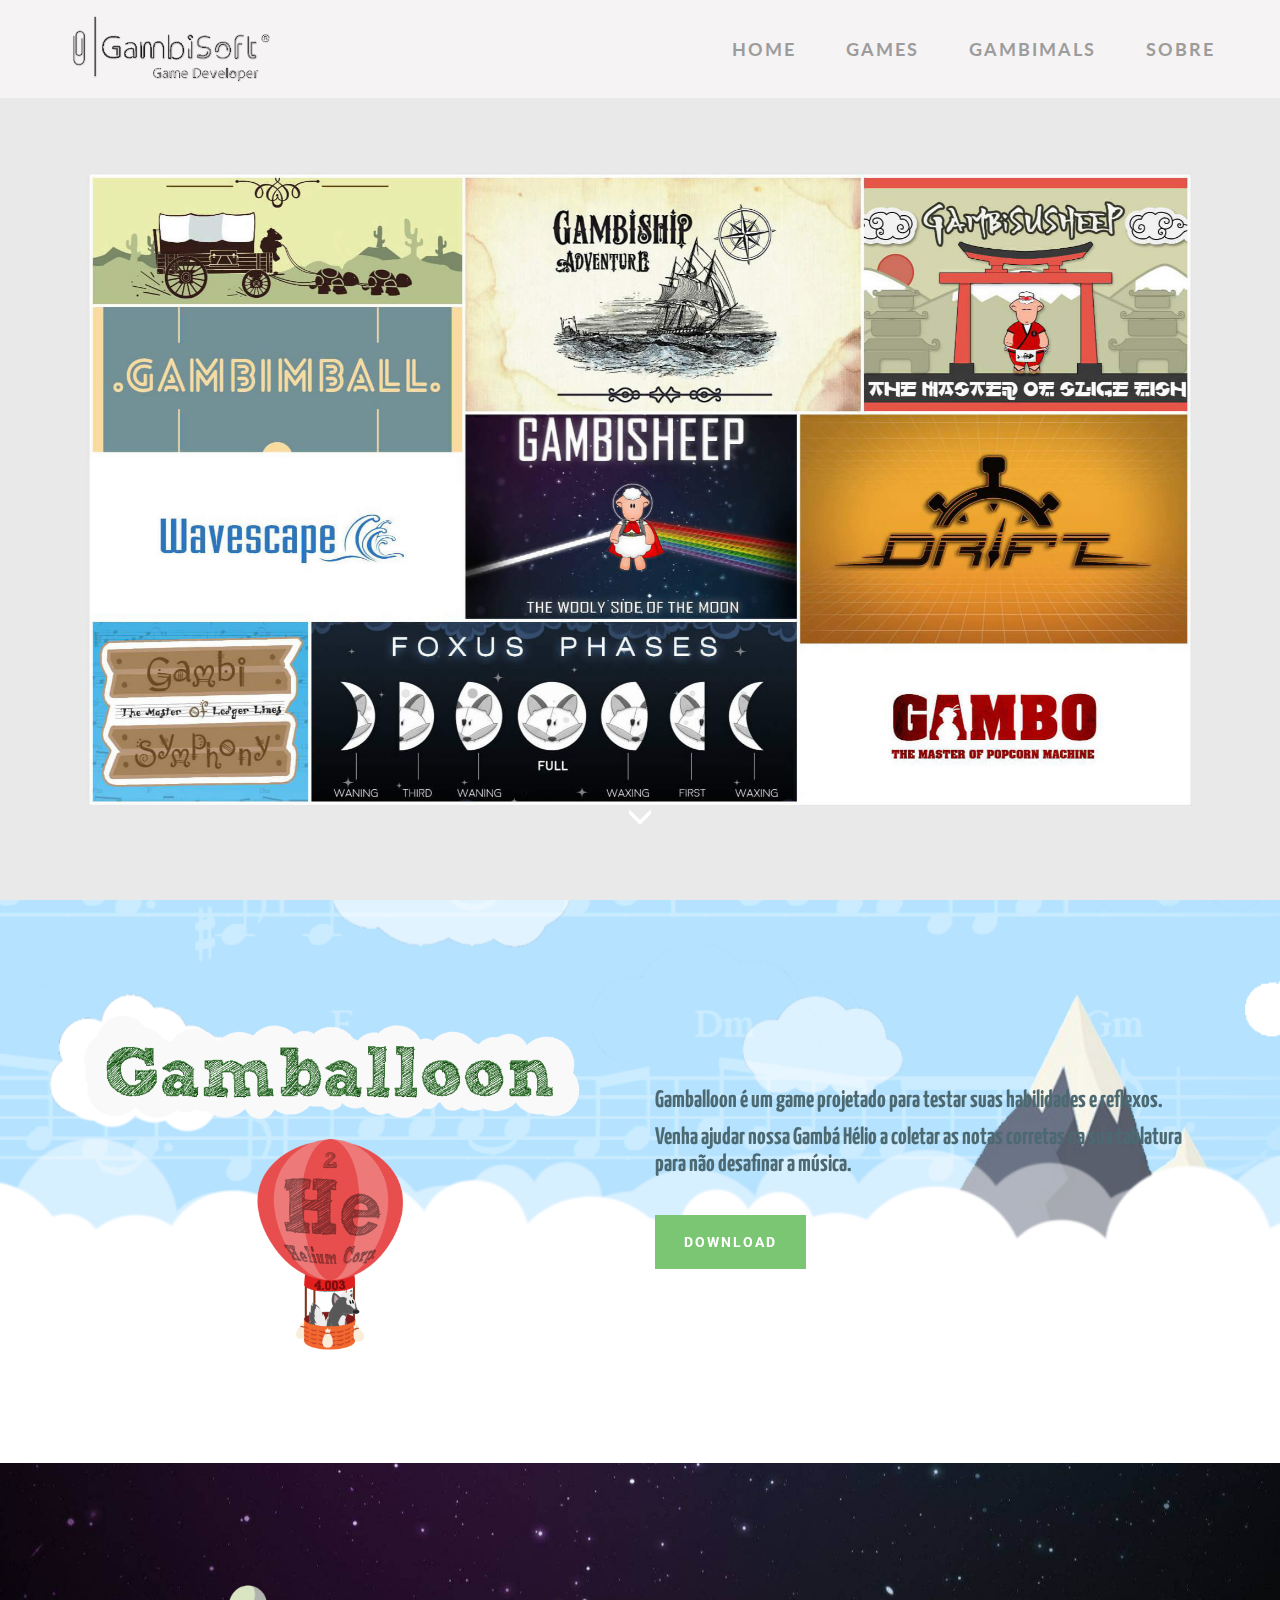
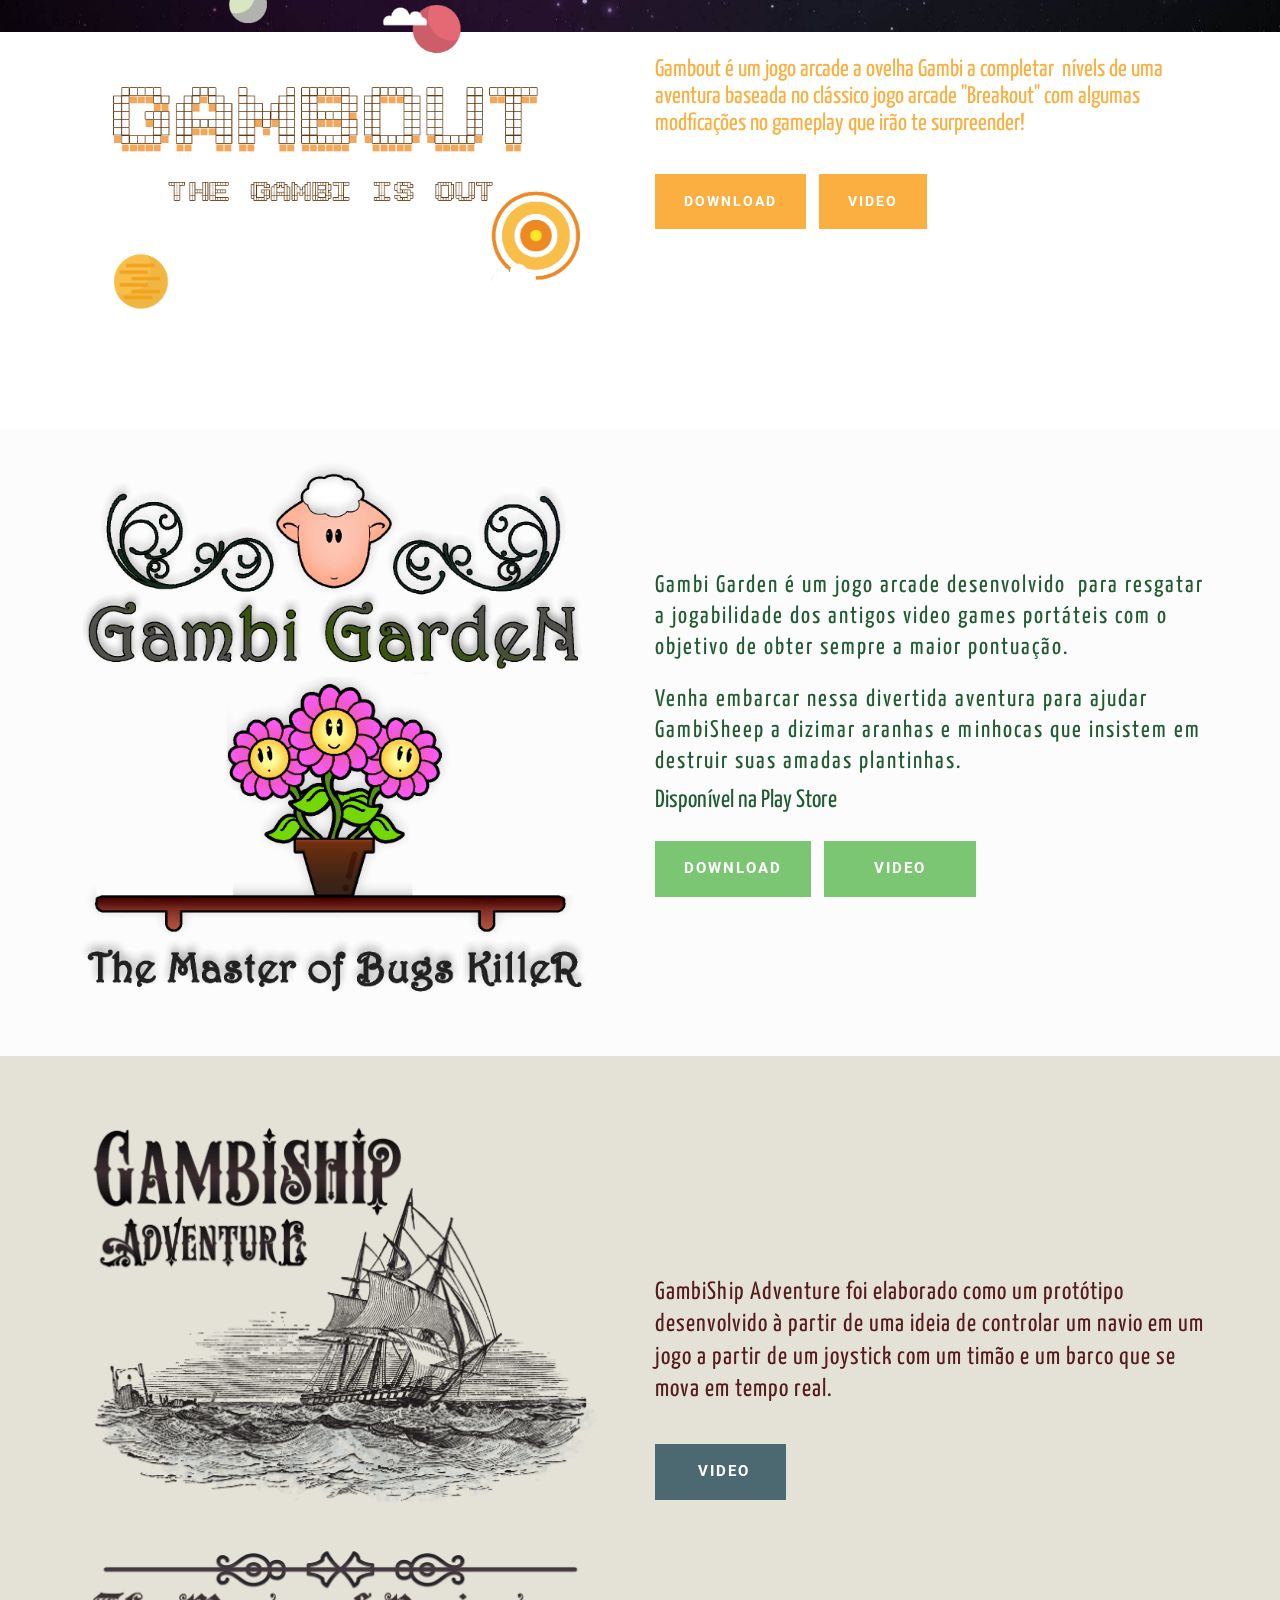
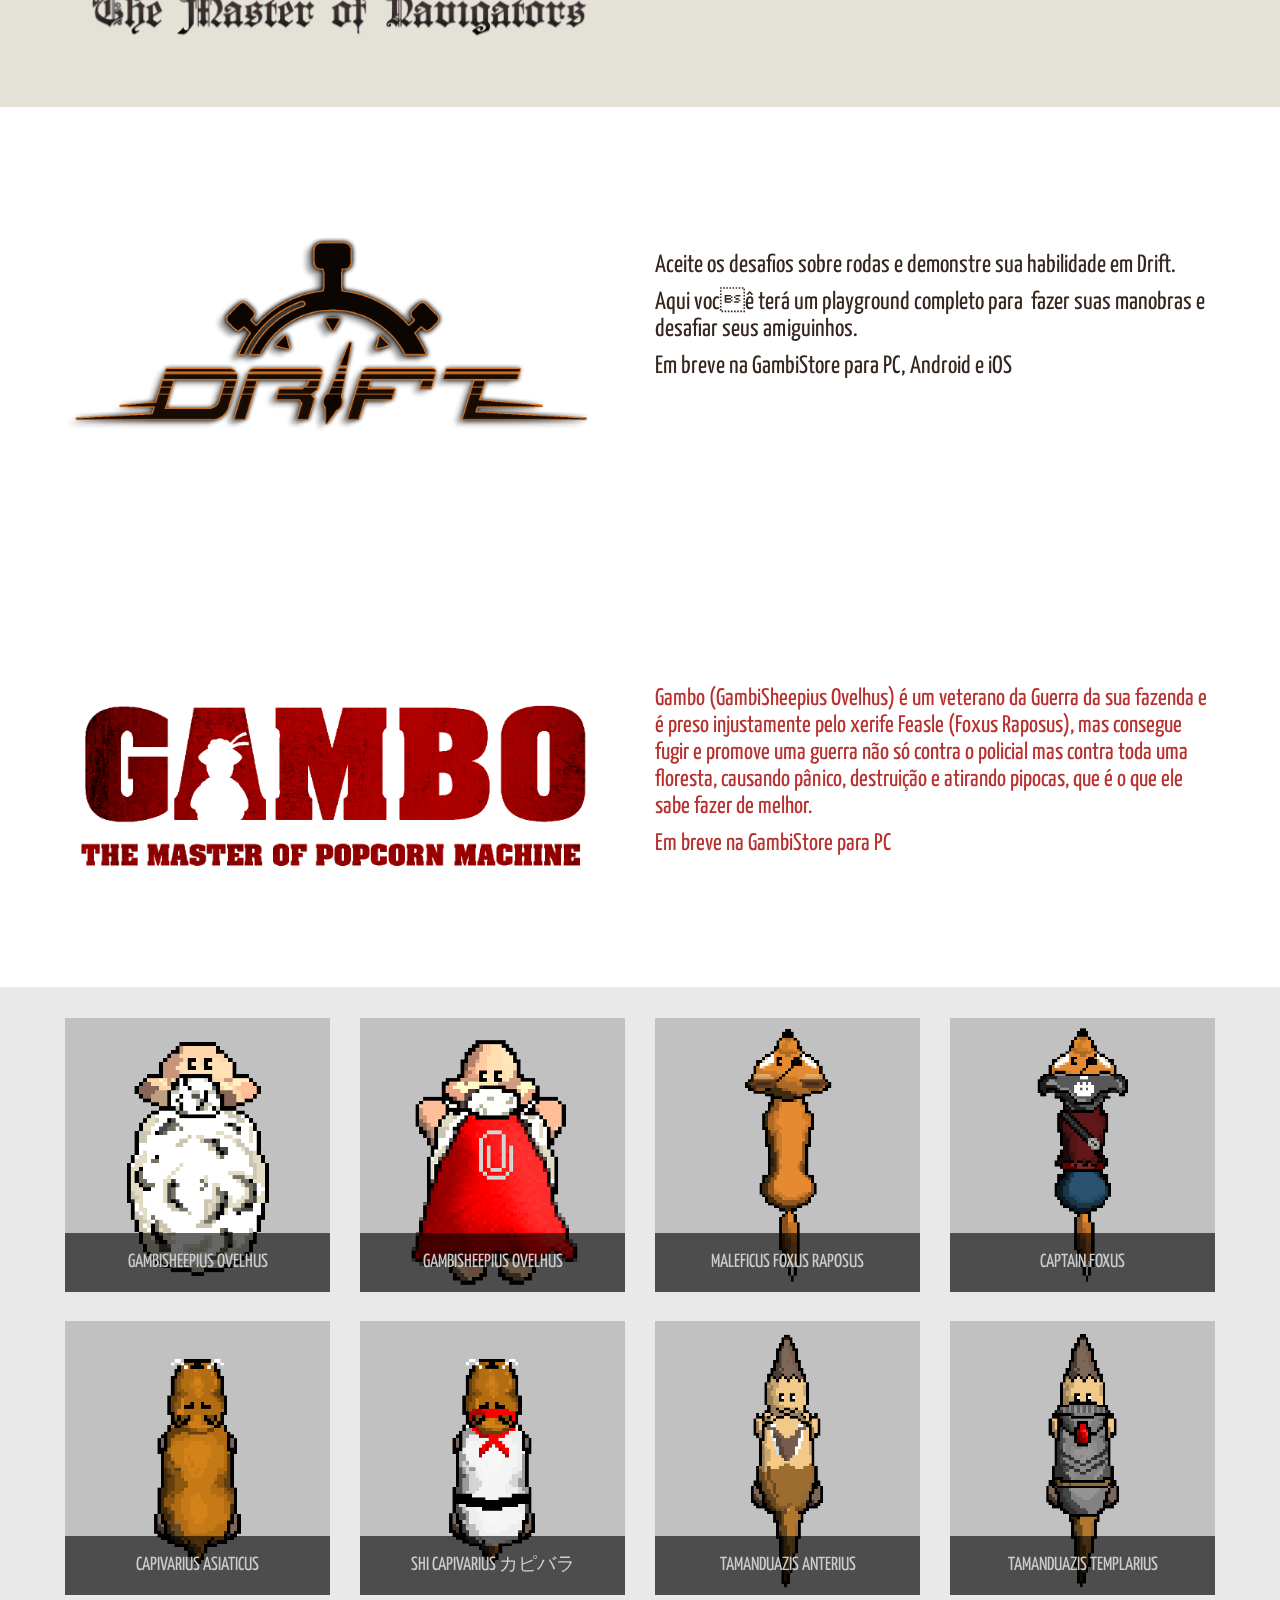
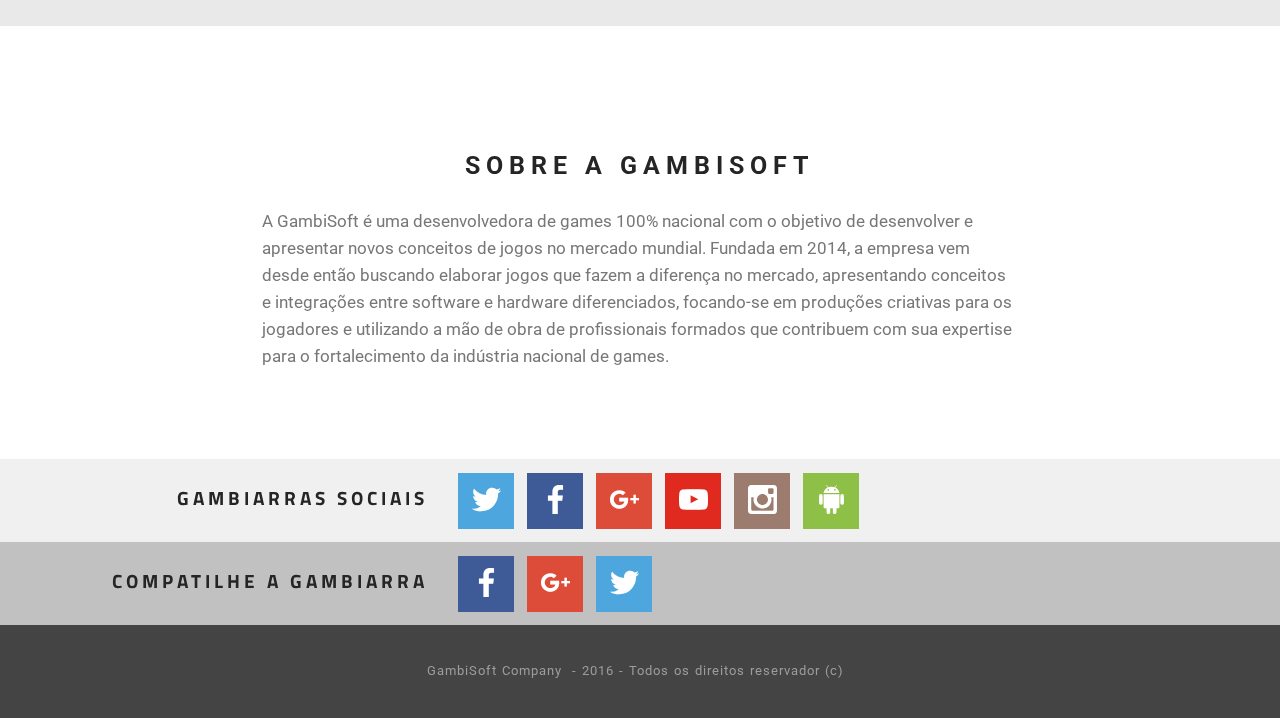
==== commit 48b719d3: "video link" ====
--- a/index.html
+++ b/index.html
@@ -46,7 +46,7 @@
     </div>
 </section>
 
-<section class="engine"><a rel="external" href="https://mobirise.com">easy website maker</a></section><section class="mbr-box mbr-section mbr-section--relative mbr-section--fixed-size mbr-section--full-height mbr-section--bg-adapted mbr-parallax-background" id="header4-25" style="background-image: url(assets/images/montagem-1-4000x2289-87.jpg);">
+<section class="engine"><a rel="external" href="https://mobirise.com">website design software</a></section><section class="mbr-box mbr-section mbr-section--relative mbr-section--fixed-size mbr-section--full-height mbr-section--bg-adapted mbr-parallax-background" id="header4-25" style="background-image: url(assets/images/montagem-1-4000x2289-87.jpg);">
     <div class="mbr-box__magnet mbr-box__magnet--sm-padding mbr-box__magnet--center-center mbr-after-navbar">
         
         <div class="mbr-box__container mbr-section__container container">
@@ -91,6 +91,29 @@
     </div>
 </section>
 
+<section class="mbr-section mbr-section--relative mbr-parallax-background" id="msg-box4-11" style="background-image: url(assets/images/galaxy-1920x1200-79.jpg);">
+    
+    <div class="mbr-section__container mbr-section__container--isolated container" style="padding-top: 93px; padding-bottom: 93px;">
+        <div class="row">
+            <div class="mbr-box mbr-box--fixed mbr-box--adapted">
+                <div class="mbr-box__magnet mbr-box__magnet--top-right mbr-section__left col-sm-6">
+                    <figure class="mbr-figure mbr-figure--adapted mbr-figure--caption-inside-bottom mbr-figure--full-width"><img src="assets/images/gambout-official-2080x1479-62.png" class="mbr-figure__img"></figure>
+                </div>
+                <div class="mbr-box__magnet mbr-class-mbr-box__magnet--center-left col-sm-6 mbr-section__right">
+                    
+                    <div class="mbr-section__container mbr-section__container--middle">
+                        <div class="mbr-article mbr-article--auto-align mbr-article--wysiwyg"><p>Gambout é um jogo arcade a ovelha Gambi a completar &nbsp;nívels de uma aventura baseada no clássico jogo arcade "Breakout" com algumas modficações no gameplay que irão te surpreender!</p></div>
+                    </div>
+                    <div class="mbr-section__container">
+                        <div class="mbr-buttons mbr-buttons--auto-align btn-inverse"> <a class="mbr-buttons__btn btn btn-lg btn-warning" href="https://play.google.com/store/apps/details?id=br.com.gambisoft.gambout" target="_blank">DOWNLOAD</a> <a class="mbr-buttons__btn btn btn-lg btn-warning" href="https://play.google.com/store/apps/details?id=br.com.gambisoft.gambout">VIDEO</a></div>
+                    </div>
+                </div>
+                
+            </div>
+        </div>
+    </div>
+</section>
+
 <section class="mbr-section mbr-section--relative mbr-parallax-background" id="msg-box4-15" style="background-image: url(assets/images/garden-1920x1266-59.jpg);">
     <div class="mbr-overlay" style="opacity: 0.2; background-color: rgb(239, 239, 239);"></div>
     <div class="mbr-section__container mbr-section__container--isolated container" style="padding-top: 31px; padding-bottom: 62px;">
@@ -106,29 +129,6 @@
                     </div>
                     <div class="mbr-section__container">
                         <div class="mbr-buttons mbr-buttons--auto-align btn-inverse"> <a class="mbr-buttons__btn btn btn-lg btn-success" href="https://play.google.com/store/apps/details?id=br.com.gambigarden" target="_blank">DOWNLOAD</a> <a class="mbr-buttons__btn btn btn-lg btn-success" href="https://www.youtube.com/watch?v=znH4bu1poJ0" target="_blank">&nbsp; &nbsp;VIDEO &nbsp;&nbsp;</a>  </div>
-                    </div>
-                </div>
-                
-            </div>
-        </div>
-    </div>
-</section>
-
-<section class="mbr-section mbr-section--relative mbr-parallax-background" id="msg-box4-11" style="background-image: url(assets/images/galaxy-1920x1200-79.jpg);">
-    
-    <div class="mbr-section__container mbr-section__container--isolated container" style="padding-top: 93px; padding-bottom: 93px;">
-        <div class="row">
-            <div class="mbr-box mbr-box--fixed mbr-box--adapted">
-                <div class="mbr-box__magnet mbr-box__magnet--top-right mbr-section__left col-sm-6">
-                    <figure class="mbr-figure mbr-figure--adapted mbr-figure--caption-inside-bottom mbr-figure--full-width"><img src="assets/images/gambout-official-2080x1479-62.png" class="mbr-figure__img"></figure>
-                </div>
-                <div class="mbr-box__magnet mbr-class-mbr-box__magnet--center-left col-sm-6 mbr-section__right">
-                    
-                    <div class="mbr-section__container mbr-section__container--middle">
-                        <div class="mbr-article mbr-article--auto-align mbr-article--wysiwyg"><p>Gambout é um jogo arcade a ovelha Gambi a completar &nbsp;nívels de uma aventura baseada no clássico jogo arcade "Breakout" com algumas modficações no gameplay que irão te surpreender!</p></div>
-                    </div>
-                    <div class="mbr-section__container">
-                        <div class="mbr-buttons mbr-buttons--auto-align btn-inverse"> <a class="mbr-buttons__btn btn btn-lg btn-warning" href="https://play.google.com/store/apps/details?id=br.com.gambisoft.gambout">DOWNLOAD</a></div>
                     </div>
                 </div>
                 
--- a/assets/mobirise/css/mbr-additional.css
+++ b/assets/mobirise/css/mbr-additional.css
@@ -78,6 +78,20 @@
   font-family: 'Yanone Kaffeesatz', sans-serif;
   font-size: 24px;
 }
+#msg-box4-11 .mbr-header__text {
+  color: #ffffff;
+}
+#msg-box4-11 .mbr-header__subtext {
+  color: #ffffff;
+}
+#msg-box4-11 .mbr-article {
+  color: #ffffff;
+}
+#msg-box4-11 .mbr-article P {
+  font-family: 'Yanone Kaffeesatz', sans-serif;
+  font-size: 24px;
+  color: #faaf40;
+}
 #msg-box4-15 .mbr-header__text {
   color: #4c6972;
   font-family: 'Ubuntu', sans-serif;
@@ -124,20 +138,6 @@
 }
 #msg-box4-15 .mbr-article DIV {
   color: #215b32;
-}
-#msg-box4-11 .mbr-header__text {
-  color: #ffffff;
-}
-#msg-box4-11 .mbr-header__subtext {
-  color: #ffffff;
-}
-#msg-box4-11 .mbr-article {
-  color: #ffffff;
-}
-#msg-box4-11 .mbr-article P {
-  font-family: 'Yanone Kaffeesatz', sans-serif;
-  font-size: 24px;
-  color: #faaf40;
 }
 #msg-box4-14 .mbr-header__text {
   color: #000000;
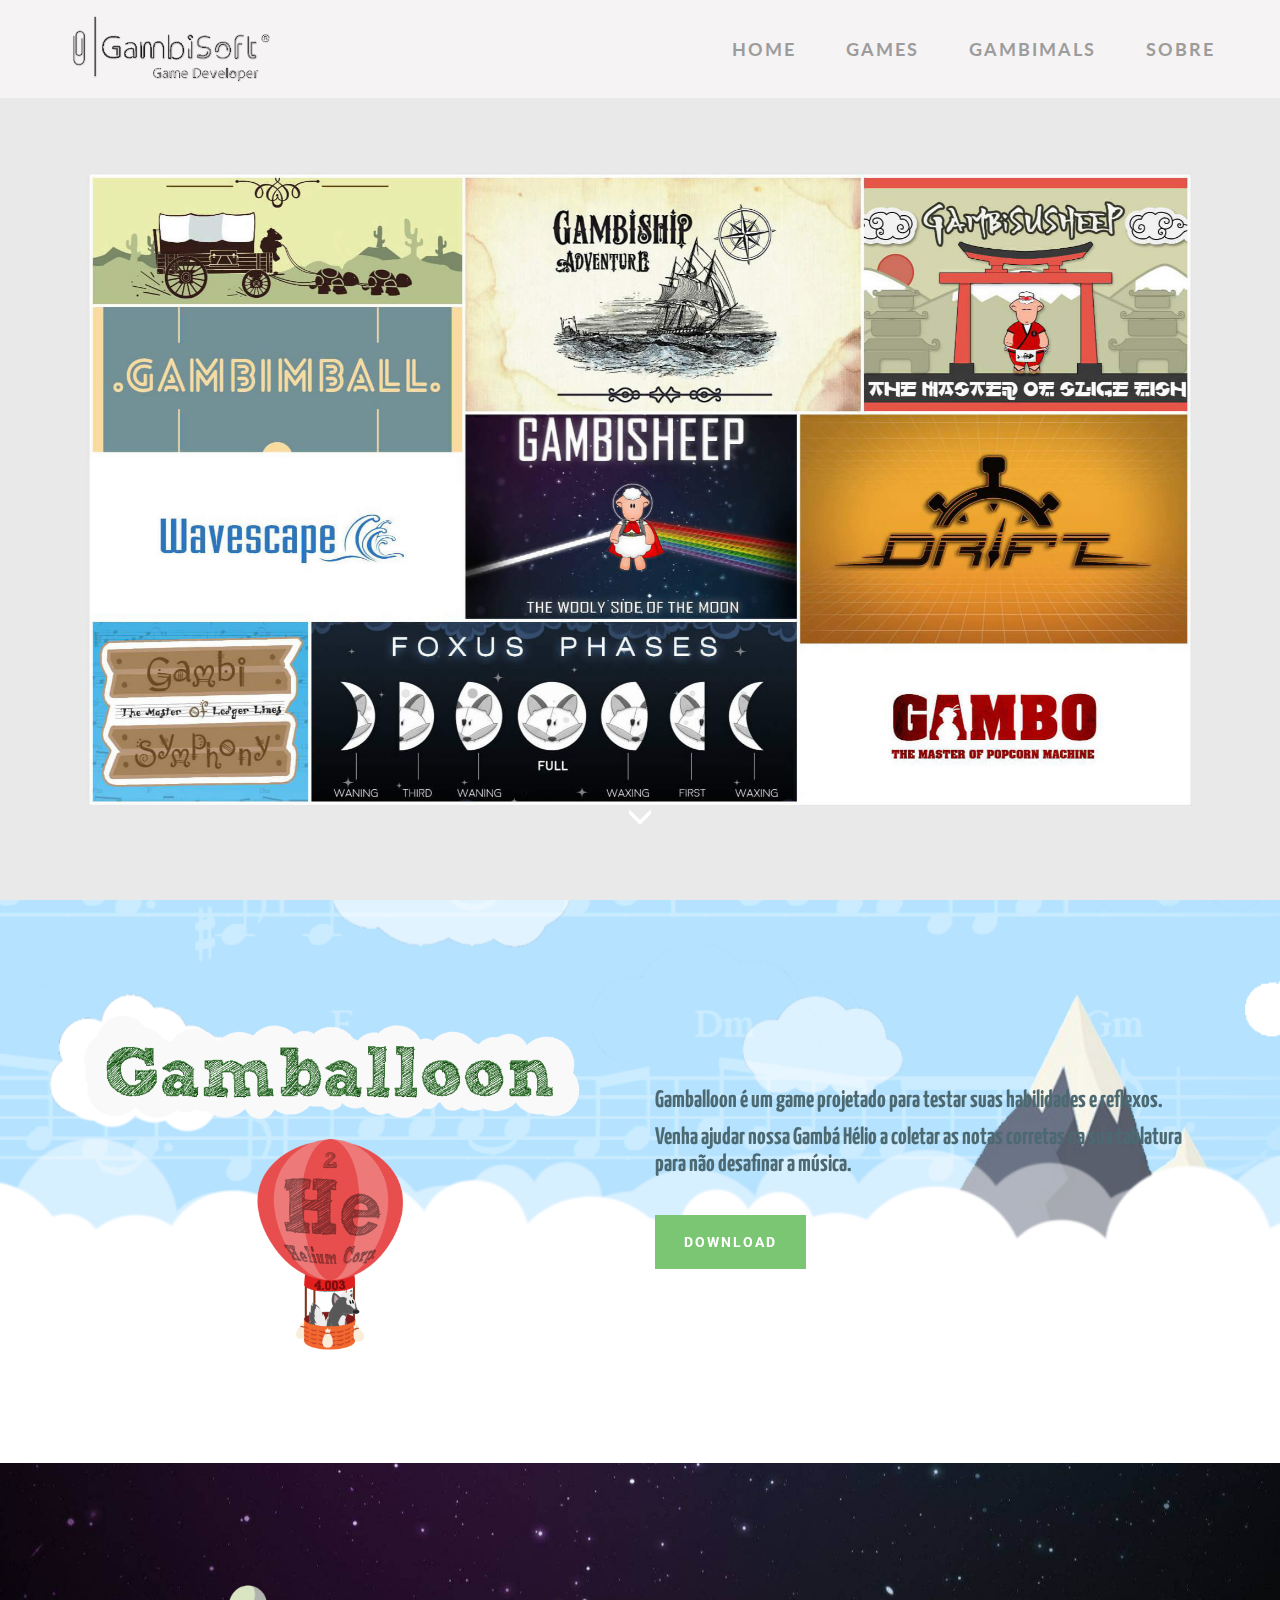
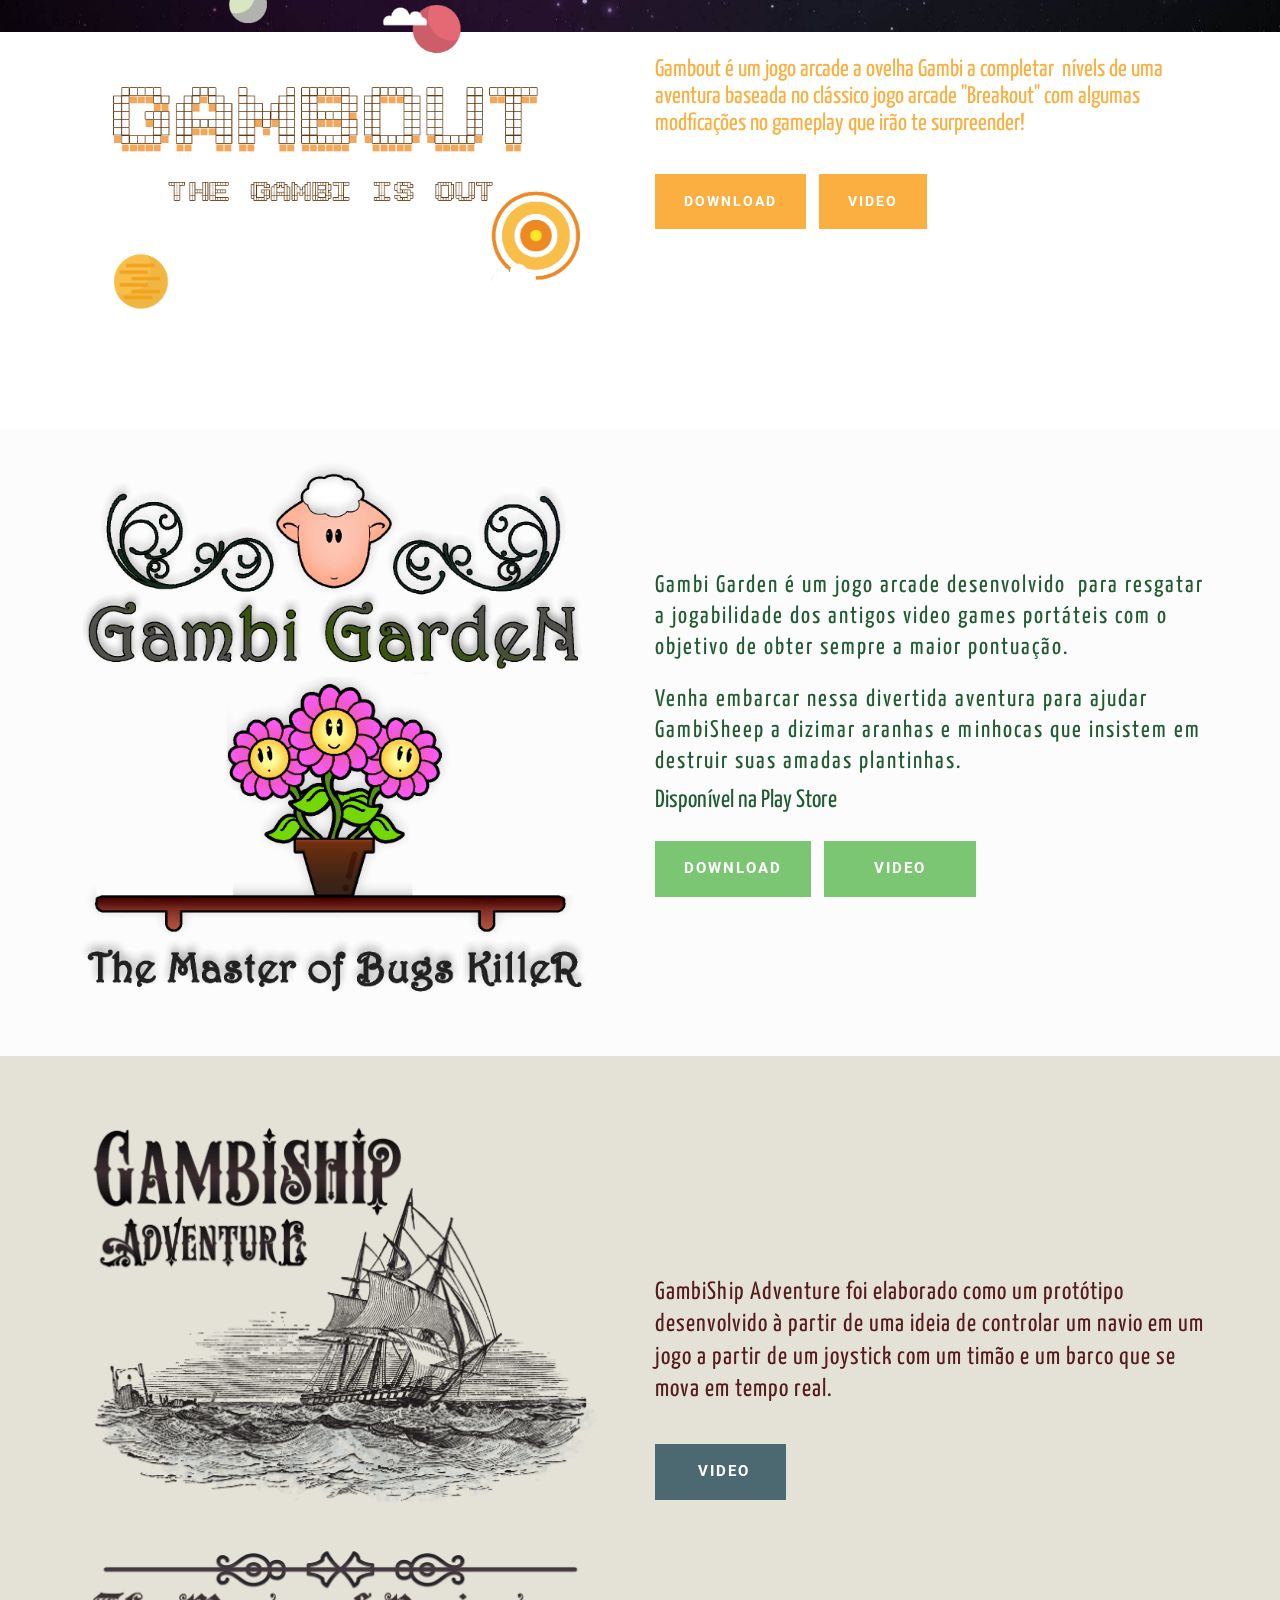
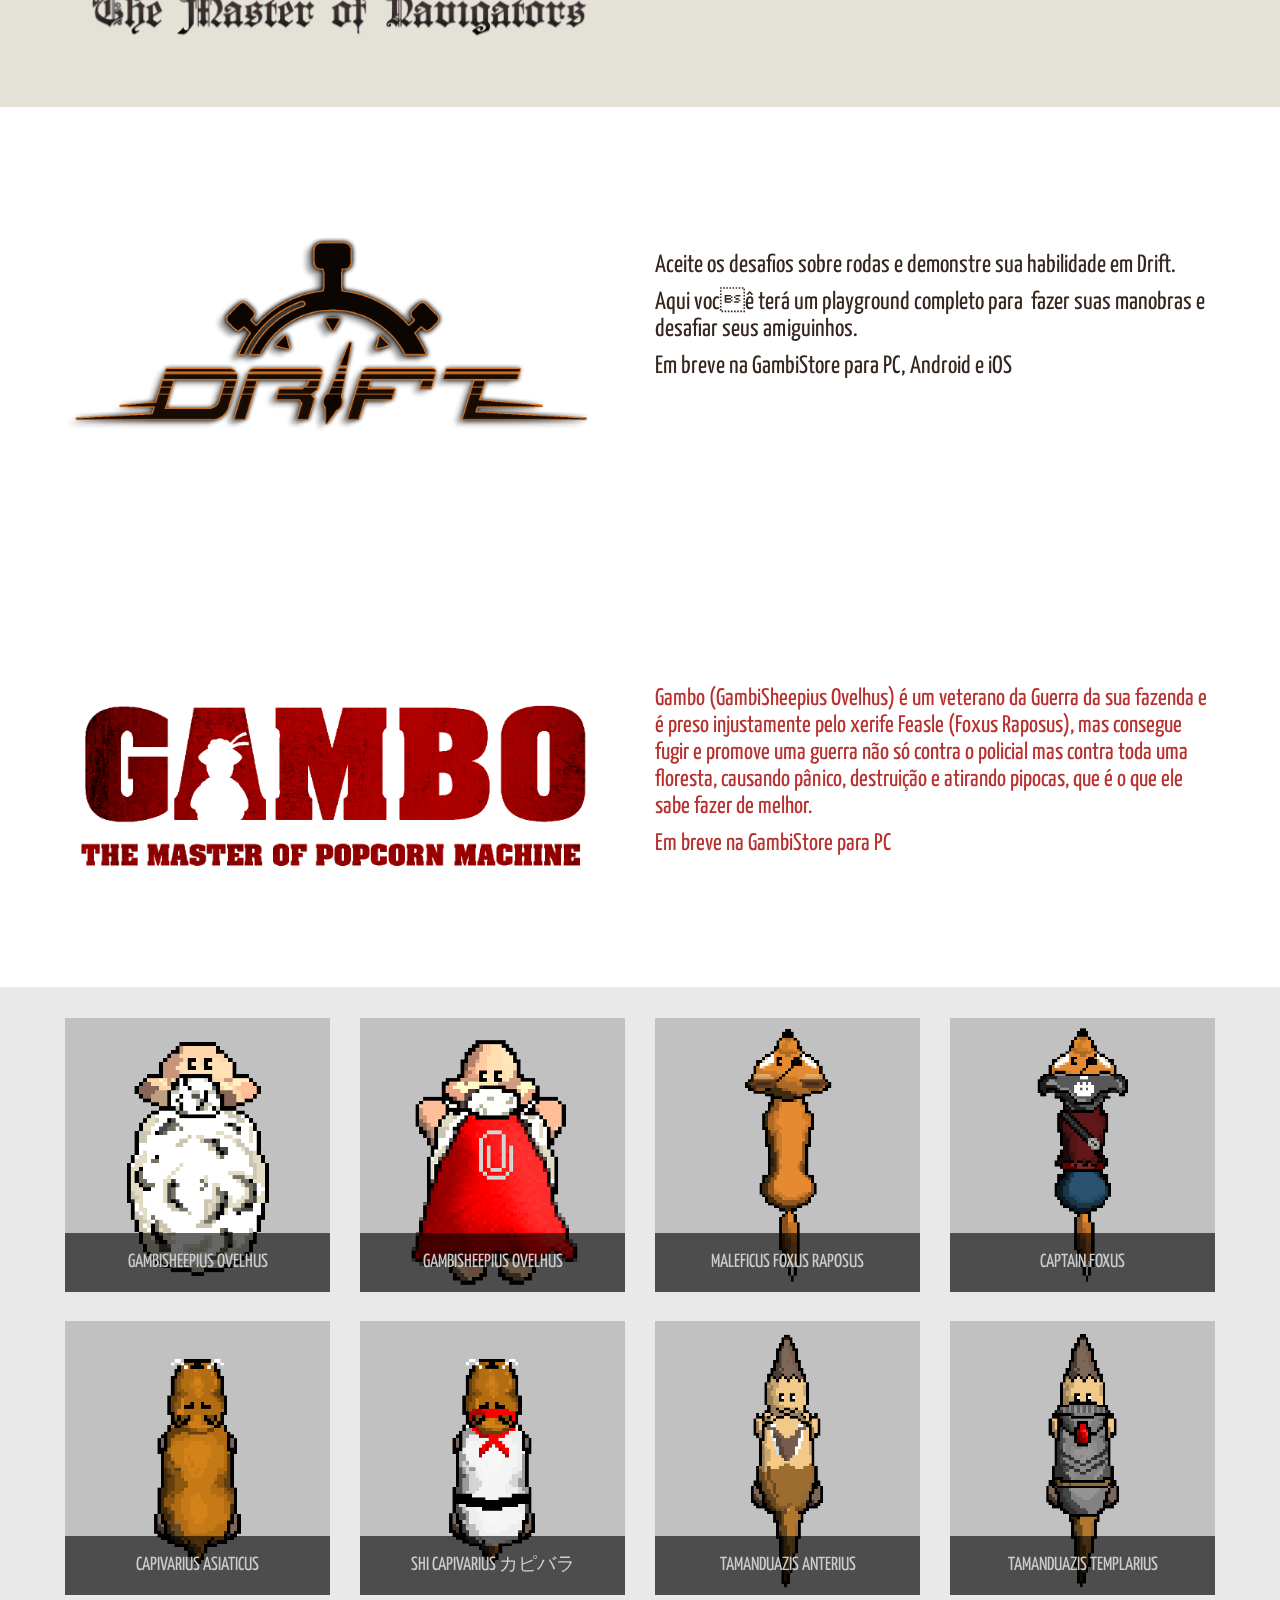
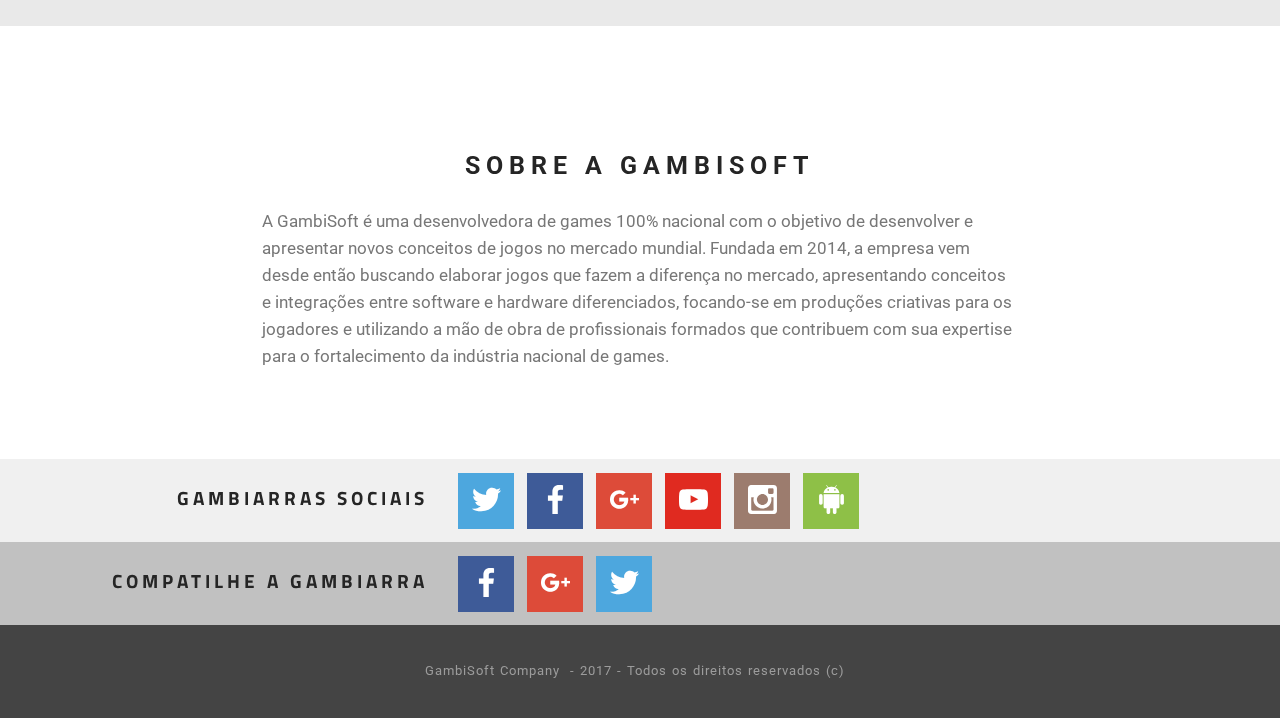
==== commit 4a7facee: "Ajuste de ano para 2017" ====
--- a/index.html
+++ b/index.html
@@ -36,7 +36,7 @@
                 <div class="mbr-navbar__column mbr-navbar__menu">
                     <nav class="mbr-navbar__menu-box mbr-navbar__menu-box--inline-right">
                         <div class="mbr-navbar__column">
-                            <ul class="mbr-navbar__items mbr-navbar__items--right float-left mbr-buttons mbr-buttons--freeze mbr-buttons--right btn-decorator mbr-buttons--active mbr-buttons--only-links"><li class="mbr-navbar__item"><a class="mbr-buttons__link btn text-gray" href="#top">HOME</a></li> <li class="mbr-navbar__item"><a class="mbr-buttons__link btn text-gray" href="index.html#msg-box4-15">GAMES</a></li> <li class="mbr-navbar__item"><a class="mbr-buttons__link btn text-gray" href="games.html#gallery1-19">GAMBIMALS</a></li>  <li class="mbr-navbar__item"><a class="mbr-buttons__link btn text-gray" href="index.html#msg-box3-13">SOBRE</a></li> </ul>                            
+                            <ul class="mbr-navbar__items mbr-navbar__items--right float-left mbr-buttons mbr-buttons--freeze mbr-buttons--right btn-decorator mbr-buttons--active mbr-buttons--only-links"><li class="mbr-navbar__item"><a class="mbr-buttons__link btn text-gray" href="#top">HOME</a></li> <li class="mbr-navbar__item"><a class="mbr-buttons__link btn text-gray" href="index.html#msg-box4-13">GAMES</a></li> <li class="mbr-navbar__item"><a class="mbr-buttons__link btn text-gray" href="games.html#gallery1-19">GAMBIMALS</a></li>  <li class="mbr-navbar__item"><a class="mbr-buttons__link btn text-gray" href="index.html#msg-box3-13">SOBRE</a></li> </ul>                            
                             
                         </div>
                     </nav>
@@ -46,7 +46,7 @@
     </div>
 </section>
 
-<section class="engine"><a rel="external" href="https://mobirise.com">website design software</a></section><section class="mbr-box mbr-section mbr-section--relative mbr-section--fixed-size mbr-section--full-height mbr-section--bg-adapted mbr-parallax-background" id="header4-25" style="background-image: url(assets/images/montagem-1-4000x2289-87.jpg);">
+<section class="engine"><a rel="external" href="https://mobirise.com">free easy website builder</a></section><section class="mbr-box mbr-section mbr-section--relative mbr-section--fixed-size mbr-section--full-height mbr-section--bg-adapted mbr-parallax-background" id="header4-25" style="background-image: url(assets/images/montagem-1-4000x2289-87.jpg);">
     <div class="mbr-box__magnet mbr-box__magnet--sm-padding mbr-box__magnet--center-center mbr-after-navbar">
         
         <div class="mbr-box__container mbr-section__container container">
@@ -411,7 +411,7 @@
     <div class="mbr-section__container container">
         <div class="mbr-footer mbr-footer--wysiwyg row" style="padding-top: 36.900000000000006px; padding-bottom: 36.900000000000006px;">
             <div class="col-sm-12">
-                <p class="mbr-footer__copyright">GambiSoft Company &nbsp;- 2016 - Todos os direitos reservador (c) &nbsp;</p>
+                <p class="mbr-footer__copyright">GambiSoft Company &nbsp;- 2017 - Todos os direitos reservados (c) &nbsp;</p>
             </div>
         </div>
     </div>
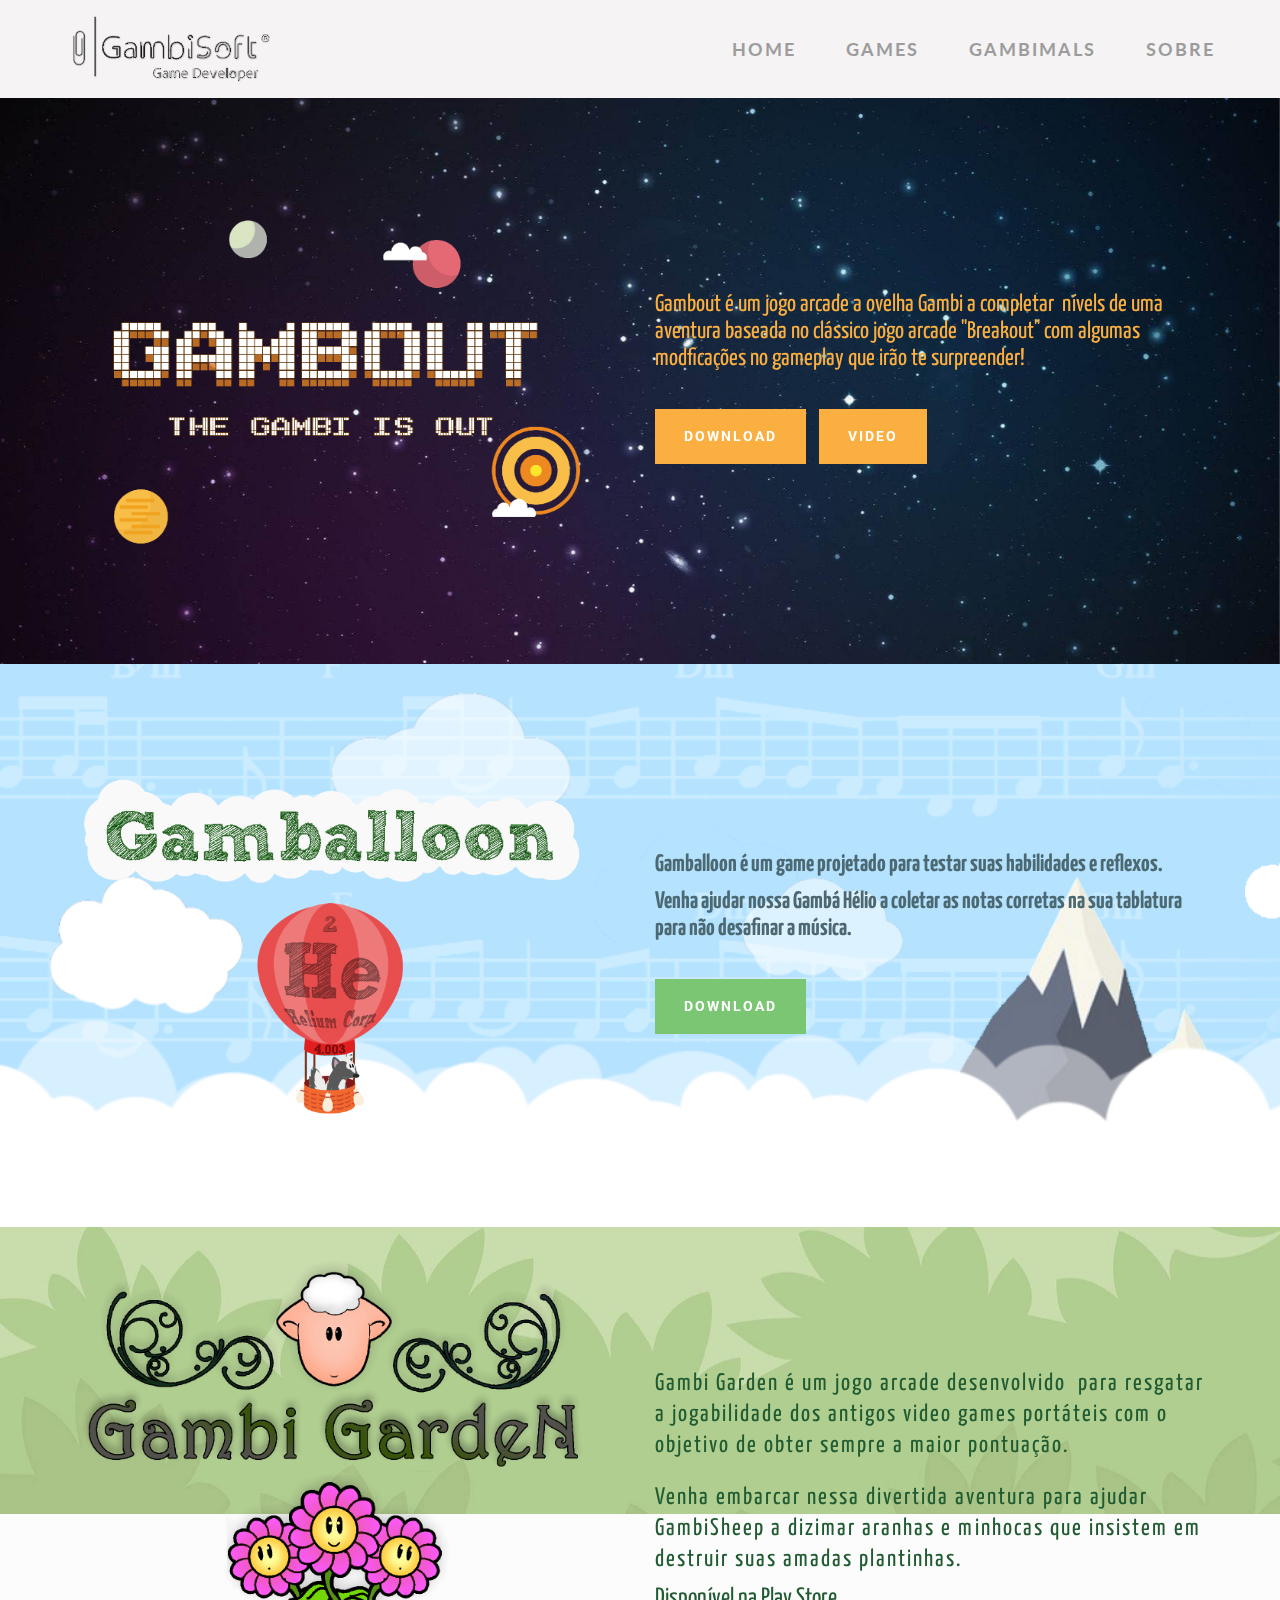
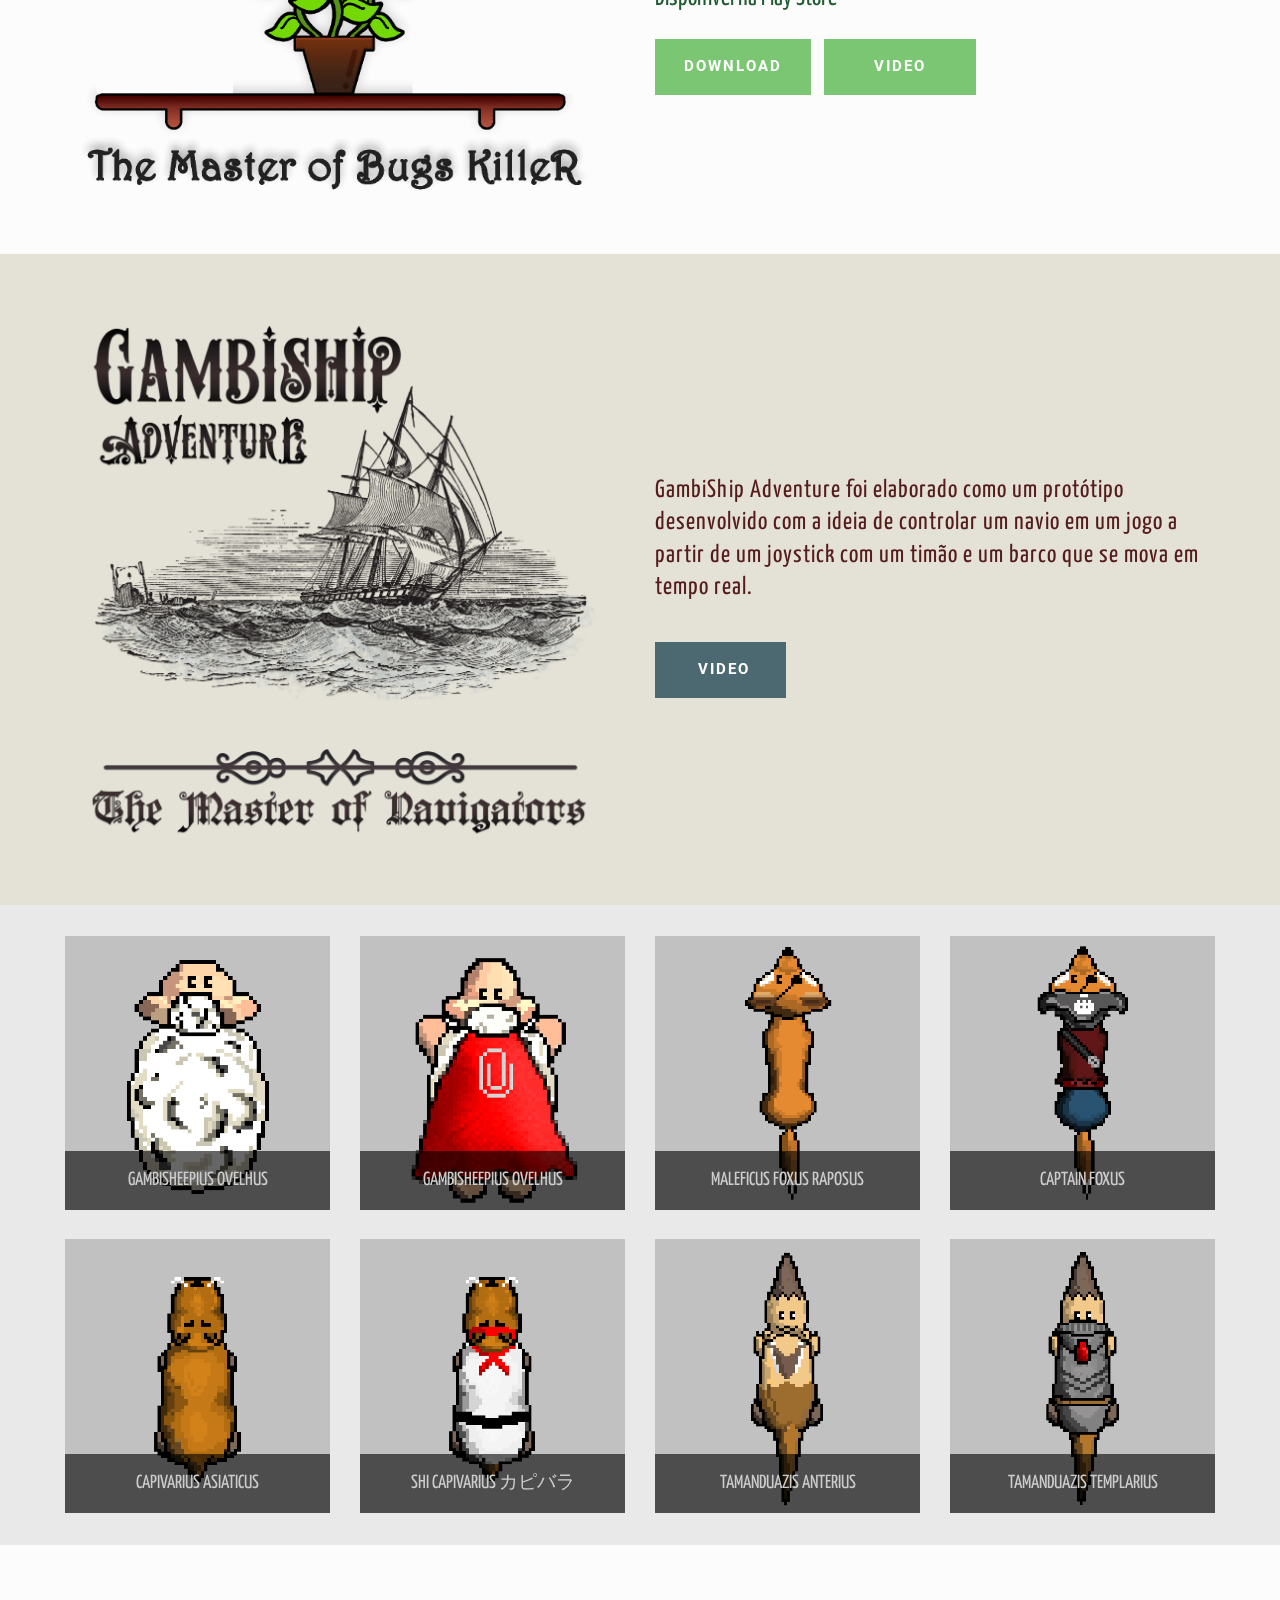
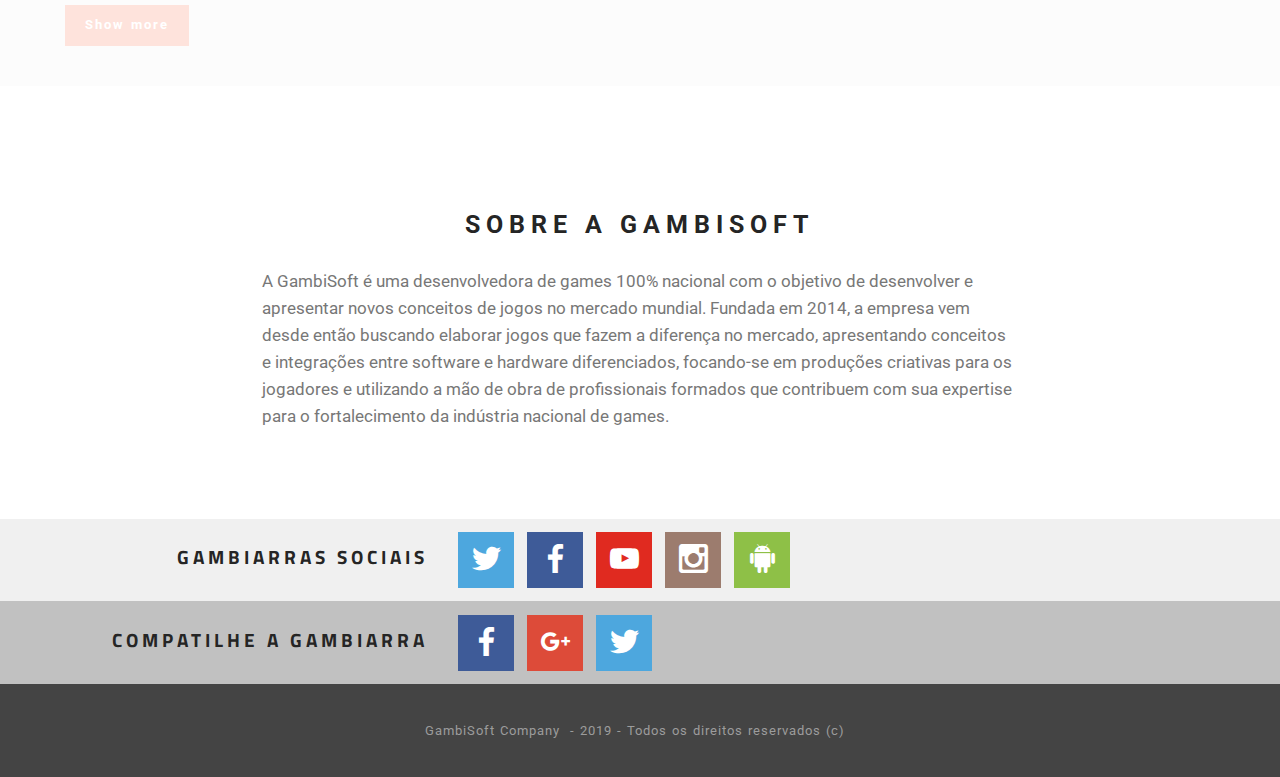
==== commit 67f9c6e3: "Alteração de layout" ====
--- a/index.html
+++ b/index.html
@@ -1,28 +1,32 @@
 <!DOCTYPE html>
-<html>
+<html  >
 <head>
-  <!-- Site made with Mobirise Website Builder v2.11.1, https://mobirise.com -->
+  <!-- Site made with Mobirise Website Builder v4.10.7, https://mobirise.com -->
   <meta charset="UTF-8">
   <meta http-equiv="X-UA-Compatible" content="IE=edge">
-  <meta name="generator" content="Mobirise v2.11.1, mobirise.com">
-  <meta name="viewport" content="width=device-width, initial-scale=1">
+  <meta name="generator" content="Mobirise v4.10.7, mobirise.com">
+  <meta name="viewport" content="width=device-width, initial-scale=1, minimum-scale=1">
   <link rel="shortcut icon" href="assets/images/clips-2-copia-630x630-16.jpg" type="image/x-icon">
   <meta name="description" content="GambiSoft Corporation - 2016">
+  
   <title>GambiSoft</title>
-  <link rel="stylesheet" href="https://fonts.googleapis.com/css?family=Roboto:700,400&amp;subset=cyrillic,latin,greek,vietnamese">
+  <link rel="stylesheet" href="https://fonts.googleapis.com/css?family=Roboto:700,400&subset=cyrillic,latin,greek,vietnamese">
+  <link rel="stylesheet" href="assets/web/assets/mobirise-icons/mobirise-icons.css">
   <link rel="stylesheet" href="assets/bootstrap/css/bootstrap.min.css">
-  <link rel="stylesheet" href="assets/animate.css/animate.min.css">
+  <link rel="stylesheet" href="assets/soundcloud-plugin/style.css">
   <link rel="stylesheet" href="assets/socicon/css/socicon.min.css">
+  <link rel="stylesheet" href="assets/style.css">
+  <link rel="stylesheet" href="assets/slick.css">
   <link rel="stylesheet" href="assets/mobirise/css/style.css">
+  <link rel="stylesheet" href="assets/mobirise-slider/style.css">
   <link rel="stylesheet" href="assets/mobirise-gallery/style.css">
-  <link rel="stylesheet" href="assets/mobirise-slider/style.css">
   <link rel="stylesheet" href="assets/mobirise/css/mbr-additional.css" type="text/css">
   
   
   
 </head>
 <body>
-<section class="mbr-navbar mbr-navbar--freeze mbr-navbar--absolute mbr-navbar--sticky mbr-navbar--auto-collapse" id="menu-12">
+  <section class="mbr-navbar mbr-navbar--freeze mbr-navbar--absolute mbr-navbar--sticky mbr-navbar--auto-collapse" id="menu-12" data-rv-view="293">
     <div class="mbr-navbar__section mbr-section">
         <div class="mbr-section__container container">
             <div class="mbr-navbar__container">
@@ -36,7 +40,7 @@
                 <div class="mbr-navbar__column mbr-navbar__menu">
                     <nav class="mbr-navbar__menu-box mbr-navbar__menu-box--inline-right">
                         <div class="mbr-navbar__column">
-                            <ul class="mbr-navbar__items mbr-navbar__items--right float-left mbr-buttons mbr-buttons--freeze mbr-buttons--right btn-decorator mbr-buttons--active mbr-buttons--only-links"><li class="mbr-navbar__item"><a class="mbr-buttons__link btn text-gray" href="#top">HOME</a></li> <li class="mbr-navbar__item"><a class="mbr-buttons__link btn text-gray" href="index.html#msg-box4-13">GAMES</a></li> <li class="mbr-navbar__item"><a class="mbr-buttons__link btn text-gray" href="games.html#gallery1-19">GAMBIMALS</a></li>  <li class="mbr-navbar__item"><a class="mbr-buttons__link btn text-gray" href="index.html#msg-box3-13">SOBRE</a></li> </ul>                            
+                            <ul class="mbr-navbar__items mbr-navbar__items--right float-left mbr-buttons mbr-buttons--freeze mbr-buttons--right btn-decorator mbr-buttons--active mbr-buttons--only-links"> <li class="mbr-navbar__item"><a class="mbr-buttons__link btn text-gray" href="#top">HOME</a></li> <li class="mbr-navbar__item"><a class="mbr-buttons__link btn text-gray" href="index.html#msg-box4-13">GAMES</a></li> <li class="mbr-navbar__item"><a class="mbr-buttons__link btn text-gray" href="games.html#gallery1-19">GAMBIMALS</a></li>  <li class="mbr-navbar__item"><a class="mbr-buttons__link btn text-gray" href="index.html#msg-box3-13">SOBRE</a></li> </ul>                            
                             
                         </div>
                     </nav>
@@ -46,37 +50,38 @@
     </div>
 </section>
 
-<section class="engine"><a rel="external" href="https://mobirise.com">free easy website builder</a></section><section class="mbr-box mbr-section mbr-section--relative mbr-section--fixed-size mbr-section--full-height mbr-section--bg-adapted mbr-parallax-background" id="header4-25" style="background-image: url(assets/images/montagem-1-4000x2289-87.jpg);">
-    <div class="mbr-box__magnet mbr-box__magnet--sm-padding mbr-box__magnet--center-center mbr-after-navbar">
-        
-        <div class="mbr-box__container mbr-section__container container">
-            <div class="mbr-box mbr-box--stretched"><div class="mbr-box__magnet mbr-box__magnet--center-center">
-                <div class="row"><div class=" col-sm-8 col-sm-offset-2">
-                    <div class="mbr-hero animated fadeInUp">
-                        
-                        
-                    </div>
-                    
-                </div></div>
-            </div></div>
-        </div>
-        <div class="mbr-arrow mbr-arrow--floating text-center">
-            <div class="mbr-section__container container">
-                <a class="mbr-arrow__link" href="#msg-box4-13"><i class="glyphicon glyphicon-menu-down"></i></a>
-            </div>
-        </div>
-    </div>
-</section>
-
-<section class="mbr-section mbr-section--relative mbr-parallax-background" id="msg-box4-13" style="background-image: url(assets/images/back-site-1280x720-15.png);">
+<section class="engine"><a href="https://mobirise.info/x">css templates</a></section><section class="mbr-section mbr-section--relative mbr-parallax-background mbr-after-navbar" id="msg-box4-11" data-rv-view="290" style="background-image: url(assets/images/galaxy-1920x1200-79.jpg);">
     
     <div class="mbr-section__container mbr-section__container--isolated container" style="padding-top: 93px; padding-bottom: 93px;">
         <div class="row">
             <div class="mbr-box mbr-box--fixed mbr-box--adapted">
-                <div class="mbr-box__magnet mbr-box__magnet--top-right mbr-section__left col-sm-6">
+                <div class="mbr-box__magnet mbr-box__magnet--top-right mbr-section__left col-sm-6 image-size" style="width: 50%;">
+                    <figure class="mbr-figure mbr-figure--adapted mbr-figure--caption-inside-bottom mbr-figure--full-width"><img src="assets/images/gambout-official-2080x1479-62.png" class="mbr-figure__img"></figure>
+                </div>
+                <div class="mbr-box__magnet mbr-class-mbr-box__magnet--center-left col-sm-6 content-size mbr-section__right">
+                    
+                    <div class="mbr-section__container mbr-section__container--middle">
+                        <div class="mbr-article mbr-article--auto-align mbr-article--wysiwyg"><p>Gambout é um jogo arcade a ovelha Gambi a completar &nbsp;nívels de uma aventura baseada no clássico jogo arcade "Breakout" com algumas modficações no gameplay que irão te surpreender!</p></div>
+                    </div>
+                    <div class="mbr-section__container">
+                        <div class="mbr-buttons mbr-buttons--auto-align btn-inverse"> <a class="mbr-buttons__btn btn btn-lg btn-warning" href="https://play.google.com/store/apps/details?id=br.com.gambisoft.gambout" target="_blank">DOWNLOAD</a> <a class="mbr-buttons__btn btn btn-lg btn-warning" href="https://www.youtube.com/watch?v=1OAu_SGsn14">VIDEO</a></div>
+                    </div>
+                </div>
+                
+            </div>
+        </div>
+    </div>
+</section>
+
+<section class="mbr-section mbr-section--relative mbr-parallax-background" id="msg-box4-13" data-rv-view="297" style="background-image: url(assets/images/back-site-1280x720-15.png);">
+    
+    <div class="mbr-section__container mbr-section__container--isolated container" style="padding-top: 93px; padding-bottom: 93px;">
+        <div class="row">
+            <div class="mbr-box mbr-box--fixed mbr-box--adapted">
+                <div class="mbr-box__magnet mbr-box__magnet--top-right mbr-section__left col-sm-6 image-size" style="width: 50%;">
                     <figure class="mbr-figure mbr-figure--adapted mbr-figure--caption-inside-bottom mbr-figure--full-width"><img src="assets/images/gamballoon-site-834x588-41.png" class="mbr-figure__img"></figure>
                 </div>
-                <div class="mbr-box__magnet mbr-class-mbr-box__magnet--center-left col-sm-6 mbr-section__right">
+                <div class="mbr-box__magnet mbr-class-mbr-box__magnet--center-left col-sm-6 content-size mbr-section__right">
                     
                     <div class="mbr-section__container mbr-section__container--middle">
                         <div class="mbr-article mbr-article--auto-align mbr-article--wysiwyg"><p><strong>Gamballoon é um game projetado para testar suas habilidades e reflexos.</strong></p><p><strong>Venha ajudar nossa Gambá Hélio a coletar as notas corretas na sua tablatura para não desafinar a música.</strong></p></div>
@@ -91,38 +96,15 @@
     </div>
 </section>
 
-<section class="mbr-section mbr-section--relative mbr-parallax-background" id="msg-box4-11" style="background-image: url(assets/images/galaxy-1920x1200-79.jpg);">
-    
-    <div class="mbr-section__container mbr-section__container--isolated container" style="padding-top: 93px; padding-bottom: 93px;">
-        <div class="row">
-            <div class="mbr-box mbr-box--fixed mbr-box--adapted">
-                <div class="mbr-box__magnet mbr-box__magnet--top-right mbr-section__left col-sm-6">
-                    <figure class="mbr-figure mbr-figure--adapted mbr-figure--caption-inside-bottom mbr-figure--full-width"><img src="assets/images/gambout-official-2080x1479-62.png" class="mbr-figure__img"></figure>
-                </div>
-                <div class="mbr-box__magnet mbr-class-mbr-box__magnet--center-left col-sm-6 mbr-section__right">
-                    
-                    <div class="mbr-section__container mbr-section__container--middle">
-                        <div class="mbr-article mbr-article--auto-align mbr-article--wysiwyg"><p>Gambout é um jogo arcade a ovelha Gambi a completar &nbsp;nívels de uma aventura baseada no clássico jogo arcade "Breakout" com algumas modficações no gameplay que irão te surpreender!</p></div>
-                    </div>
-                    <div class="mbr-section__container">
-                        <div class="mbr-buttons mbr-buttons--auto-align btn-inverse"> <a class="mbr-buttons__btn btn btn-lg btn-warning" href="https://play.google.com/store/apps/details?id=br.com.gambisoft.gambout" target="_blank">DOWNLOAD</a> <a class="mbr-buttons__btn btn btn-lg btn-warning" href="https://play.google.com/store/apps/details?id=br.com.gambisoft.gambout">VIDEO</a></div>
-                    </div>
-                </div>
-                
-            </div>
-        </div>
-    </div>
-</section>
-
-<section class="mbr-section mbr-section--relative mbr-parallax-background" id="msg-box4-15" style="background-image: url(assets/images/garden-1920x1266-59.jpg);">
+<section class="mbr-section mbr-section--relative mbr-parallax-background" id="msg-box4-15" data-rv-view="300" style="background-image: url(assets/images/garden-1920x1266-59.jpg);">
     <div class="mbr-overlay" style="opacity: 0.2; background-color: rgb(239, 239, 239);"></div>
     <div class="mbr-section__container mbr-section__container--isolated container" style="padding-top: 31px; padding-bottom: 62px;">
         <div class="row">
             <div class="mbr-box mbr-box--fixed mbr-box--adapted">
-                <div class="mbr-box__magnet mbr-box__magnet--top-right mbr-section__left col-sm-6">
+                <div class="mbr-box__magnet mbr-box__magnet--top-right mbr-section__left col-sm-6 image-size" style="width: 50%;">
                     <figure class="mbr-figure mbr-figure--adapted mbr-figure--caption-inside-bottom mbr-figure--full-width"><img src="assets/images/background-to2-2500x2493-31.png" class="mbr-figure__img" title="Gambi"></figure>
                 </div>
-                <div class="mbr-box__magnet mbr-class-mbr-box__magnet--center-left col-sm-6 mbr-section__right">
+                <div class="mbr-box__magnet mbr-class-mbr-box__magnet--center-left col-sm-6 content-size mbr-section__right">
                     
                     <div class="mbr-section__container mbr-section__container--middle">
                         <div class="mbr-article mbr-article--auto-align mbr-article--wysiwyg"><h1></h1><h2><span style="font-weight: normal;">Gambi Garden é um jogo arcade desenvolvido &nbsp;para resgatar a jogabilidade dos antigos video games portáteis com o objetivo de obter sempre a maior pontuação.</span></h2><h2><span style="font-weight: normal;">Venha embarcar nessa divertida aventura para ajudar GambiSheep a dizimar aranhas e minhocas que insistem em destruir suas amadas plantinhas.</span></h2><div><span style="font-weight: normal;">Disponível na Play Store</span></div></div>
@@ -137,18 +119,18 @@
     </div>
 </section>
 
-<section class="mbr-section mbr-section--relative mbr-parallax-background" id="msg-box4-14" style="background-image: url(assets/images/mapa-1314x1280-64.png);">
+<section class="mbr-section mbr-section--relative mbr-parallax-background" id="msg-box4-14" data-rv-view="303" style="background-image: url(assets/images/mapa-1314x1280-64.png);">
     <div class="mbr-overlay" style="opacity: 0.9; background-color: rgb(225, 222, 209);"></div>
     <div class="mbr-section__container mbr-section__container--isolated container" style="padding-top: 62px; padding-bottom: 62px;">
         <div class="row">
             <div class="mbr-box mbr-box--fixed mbr-box--adapted">
-                <div class="mbr-box__magnet mbr-box__magnet--top-right mbr-section__left col-sm-6">
+                <div class="mbr-box__magnet mbr-box__magnet--top-right mbr-section__left col-sm-6 image-size" style="width: 50%;">
                     <figure class="mbr-figure mbr-figure--adapted mbr-figure--caption-inside-bottom mbr-figure--full-width"><img src="assets/images/gambiship-logo-1080x1065-1.png" class="mbr-figure__img"></figure>
                 </div>
-                <div class="mbr-box__magnet mbr-class-mbr-box__magnet--center-left col-sm-6 mbr-section__right">
+                <div class="mbr-box__magnet mbr-class-mbr-box__magnet--center-left col-sm-6 content-size mbr-section__right">
                     
                     <div class="mbr-section__container mbr-section__container--middle">
-                        <div class="mbr-article mbr-article--auto-align mbr-article--wysiwyg"><h3><span style="font-weight: normal;">GambiShip Adventure foi elaborado como um protótipo desenvolvido à partir de uma ideia de controlar um navio em um jogo a partir de um joystick com um timão e um barco que se mova em tempo real.</span></h3></div>
+                        <div class="mbr-article mbr-article--auto-align mbr-article--wysiwyg"><h3><span style="font-weight: normal;">GambiShip Adventure foi elaborado como um protótipo desenvolvido com a ideia de controlar um navio em um jogo a partir de um joystick com um timão e um barco que se mova em tempo real.</span></h3></div>
                     </div>
                     <div class="mbr-section__container">
                         <div class="mbr-buttons mbr-buttons--auto-align btn-inverse"><a class="mbr-buttons__btn btn btn-lg btn-primary" href="https://www.youtube.com/watch?v=rfacJhGdFQg" target="_blank">&nbsp; VIDEO&nbsp;<br></a></div>
@@ -160,54 +142,12 @@
     </div>
 </section>
 
-<section class="mbr-section mbr-section--relative mbr-parallax-background" id="msg-box4-14" style="background-image: url(assets/images/background-5000x2813-86.png);">
-    
-    <div class="mbr-section__container mbr-section__container--isolated container" style="padding-top: 124px; padding-bottom: 124px;">
-        <div class="row">
-            <div class="mbr-box mbr-box--fixed mbr-box--adapted">
-                <div class="mbr-box__magnet mbr-box__magnet--top-right mbr-section__left col-sm-6">
-                    <figure class="mbr-figure mbr-figure--adapted mbr-figure--caption-inside-bottom mbr-figure--full-width"><img src="assets/images/frontground-copia-4072x1616-34.png" class="mbr-figure__img"></figure>
-                </div>
-                <div class="mbr-box__magnet mbr-class-mbr-box__magnet--center-left col-sm-6 mbr-section__right">
-                    
-                    <div class="mbr-section__container mbr-section__container--middle">
-                        <div class="mbr-article mbr-article--auto-align mbr-article--wysiwyg"><p>Aceite os desafios sobre rodas e demonstre sua habilidade em Drift.</p><p>Aqui você terá um playground completo para &nbsp;fazer suas manobras e desafiar seus amiguinhos.</p><p>Em breve na GambiStore para PC, Android e iOS</p></div>
-                    </div>
-                    
-                </div>
-                
-            </div>
-        </div>
-    </div>
-</section>
-
-<section class="mbr-section mbr-section--relative" id="msg-box4-15" style="background-color: rgb(255, 255, 255);">
-    
-    <div class="mbr-section__container mbr-section__container--isolated container" style="padding-top: 124px; padding-bottom: 93px;">
-        <div class="row">
-            <div class="mbr-box mbr-box--fixed mbr-box--adapted">
-                <div class="mbr-box__magnet mbr-box__magnet--top-right mbr-section__left col-sm-6">
-                    <figure class="mbr-figure mbr-figure--adapted mbr-figure--caption-inside-bottom mbr-figure--full-width"><img src="assets/images/gambo-1960x706-30.png" class="mbr-figure__img"></figure>
-                </div>
-                <div class="mbr-box__magnet mbr-class-mbr-box__magnet--center-left col-sm-6 mbr-section__right">
-                    
-                    <div class="mbr-section__container mbr-section__container--middle">
-                        <div class="mbr-article mbr-article--auto-align mbr-article--wysiwyg"><p>Gambo (GambiSheepius Ovelhus) é um veterano da Guerra da sua fazenda e é preso injustamente pelo xerife Feasle (Foxus Raposus), mas consegue fugir e promove uma guerra não só contra o policial mas contra toda uma floresta, causando pânico, destruição e atirando pipocas, que é o que ele sabe fazer de melhor.</p><p>Em breve na GambiStore para PC</p></div>
-                    </div>
-                    
-                </div>
-                
-            </div>
-        </div>
-    </div>
-</section>
-
-<section class="mbr-gallery mbr-section mbr-section--no-padding" id="gallery1-19" style="background-color: rgb(233, 233, 233);">
+<section class="mbr-gallery mbr-section mbr-section--no-padding" id="gallery1-19" data-rv-view="306" style="background-color: rgb(233, 233, 233);">
     <!-- Gallery -->
-    <div class=" container mbr-gallery-layout-default" style="padding-top: 31px; padding-bottom: 31px;">
+    <div class=" mbr-gallery-layout-default container" style="padding-top: 31px; padding-bottom: 31px;">
         <div>
             <div class="row mbr-gallery-row">
-                
+
                 <div class="col-lg-3 col-md-4 col-sm-6 col-xs-12 mbr-gallery-item">
 
                      <figcaption class="mbr-figure__caption mbr-figure__caption--std-grid">
@@ -216,9 +156,9 @@
                     </figcaption>
 
                     <a href="#lb-gallery1-19" data-slide-to="0" data-toggle="modal">
-                        <img alt="" src="assets/images/gambi-484x500-34-484x500-37.png">
-                        <span class="icon glyphicon glyphicon-zoom-in"></span>
-                    </a>              
+                        <img src="assets/images/gambi-484x500-34-484x500-37.png">
+                        <span class="icon glyphicon glyphicon-zoom-in"></span>
+                    </a>
                 </div><div class="col-lg-3 col-md-4 col-sm-6 col-xs-12 mbr-gallery-item">
 
                      <figcaption class="mbr-figure__caption mbr-figure__caption--std-grid">
@@ -227,9 +167,9 @@
                     </figcaption>
 
                     <a href="#lb-gallery1-19" data-slide-to="1" data-toggle="modal">
-                        <img alt="" src="assets/images/super-gambi1-484x500-62-484x500-68.png">
-                        <span class="icon glyphicon glyphicon-zoom-in"></span>
-                    </a>              
+                        <img src="assets/images/super-gambi1-484x500-62-484x500-68.png">
+                        <span class="icon glyphicon glyphicon-zoom-in"></span>
+                    </a>
                 </div><div class="col-lg-3 col-md-4 col-sm-6 col-xs-12 mbr-gallery-item">
 
                      <figcaption class="mbr-figure__caption mbr-figure__caption--std-grid">
@@ -238,9 +178,9 @@
                     </figcaption>
 
                     <a href="#lb-gallery1-19" data-slide-to="2" data-toggle="modal">
-                        <img alt="" src="assets/images/foxus1-484x500-56-484x500-4.png">
-                        <span class="icon glyphicon glyphicon-zoom-in"></span>
-                    </a>              
+                        <img src="assets/images/foxus1-484x500-56-484x500-4.png">
+                        <span class="icon glyphicon glyphicon-zoom-in"></span>
+                    </a>
                 </div><div class="col-lg-3 col-md-4 col-sm-6 col-xs-12 mbr-gallery-item">
 
                      <figcaption class="mbr-figure__caption mbr-figure__caption--std-grid">
@@ -249,9 +189,9 @@
                     </figcaption>
 
                     <a href="#lb-gallery1-19" data-slide-to="3" data-toggle="modal">
-                        <img alt="" src="assets/images/foxus-pirata1-484x500-55-484x500-85.png">
-                        <span class="icon glyphicon glyphicon-zoom-in"></span>
-                    </a>              
+                        <img src="assets/images/foxus-pirata1-484x500-55-484x500-85.png">
+                        <span class="icon glyphicon glyphicon-zoom-in"></span>
+                    </a>
                 </div><div class="col-lg-3 col-md-4 col-sm-6 col-xs-12 mbr-gallery-item">
 
                      <figcaption class="mbr-figure__caption mbr-figure__caption--std-grid">
@@ -260,9 +200,9 @@
                     </figcaption>
 
                     <a href="#lb-gallery1-19" data-slide-to="4" data-toggle="modal">
-                        <img alt="" src="assets/images/capivarius-484x500-90-484x500-86.png">
-                        <span class="icon glyphicon glyphicon-zoom-in"></span>
-                    </a>              
+                        <img src="assets/images/capivarius-484x500-90-484x500-86.png">
+                        <span class="icon glyphicon glyphicon-zoom-in"></span>
+                    </a>
                 </div><div class="col-lg-3 col-md-4 col-sm-6 col-xs-12 mbr-gallery-item">
 
                      <figcaption class="mbr-figure__caption mbr-figure__caption--std-grid">
@@ -271,9 +211,9 @@
                     </figcaption>
 
                     <a href="#lb-gallery1-19" data-slide-to="5" data-toggle="modal">
-                        <img alt="" src="assets/images/capivarius-1-484x500-77-484x500-38.png">
-                        <span class="icon glyphicon glyphicon-zoom-in"></span>
-                    </a>              
+                        <img src="assets/images/capivarius-1-484x500-77-484x500-38.png">
+                        <span class="icon glyphicon glyphicon-zoom-in"></span>
+                    </a>
                 </div><div class="col-lg-3 col-md-4 col-sm-6 col-xs-12 mbr-gallery-item">
 
                      <figcaption class="mbr-figure__caption mbr-figure__caption--std-grid">
@@ -282,9 +222,9 @@
                     </figcaption>
 
                     <a href="#lb-gallery1-19" data-slide-to="6" data-toggle="modal">
-                        <img alt="" src="assets/images/tamanduazis-484x500-13-484x500-11.png">
-                        <span class="icon glyphicon glyphicon-zoom-in"></span>
-                    </a>              
+                        <img src="assets/images/tamanduazis-484x500-13-484x500-11.png">
+                        <span class="icon glyphicon glyphicon-zoom-in"></span>
+                    </a>
                 </div><div class="col-lg-3 col-md-4 col-sm-6 col-xs-12 mbr-gallery-item">
 
                      <figcaption class="mbr-figure__caption mbr-figure__caption--std-grid">
@@ -293,9 +233,9 @@
                     </figcaption>
 
                     <a href="#lb-gallery1-19" data-slide-to="7" data-toggle="modal">
-                        <img alt="" src="assets/images/tamanduazis-guerreiro1-484x500-51-484x500-67.png">
-                        <span class="icon glyphicon glyphicon-zoom-in"></span>
-                    </a>              
+                        <img src="assets/images/tamanduazis-guerreiro1-484x500-51-484x500-67.png">
+                        <span class="icon glyphicon glyphicon-zoom-in"></span>
+                    </a>
                 </div>
             </div>
         </div>
@@ -312,21 +252,21 @@
                     </ol>
                     <div class="carousel-inner">
                         <div class="item">
-                            <img alt="" src="assets/images/gambi-484x500-34.png">
-                        </div><div class="item">
-                            <img alt="" src="assets/images/super-gambi1-484x500-62.png">
-                        </div><div class="item">
-                            <img alt="" src="assets/images/foxus1-484x500-56.png">
-                        </div><div class="item">
-                            <img alt="" src="assets/images/foxus-pirata1-484x500-55.png">
-                        </div><div class="item">
-                            <img alt="" src="assets/images/capivarius-484x500-90.png">
-                        </div><div class="item">
-                            <img alt="" src="assets/images/capivarius-1-484x500-77.png">
+                            <img src="assets/images/gambi-484x500-34.png">
+                        </div><div class="item">
+                            <img src="assets/images/super-gambi1-484x500-62.png">
+                        </div><div class="item">
+                            <img src="assets/images/foxus1-484x500-56.png">
+                        </div><div class="item">
+                            <img src="assets/images/foxus-pirata1-484x500-55.png">
+                        </div><div class="item">
+                            <img src="assets/images/capivarius-484x500-90.png">
+                        </div><div class="item">
+                            <img src="assets/images/capivarius-1-484x500-77.png">
                         </div><div class="item active">
-                            <img alt="" src="assets/images/tamanduazis-484x500-13.png">
-                        </div><div class="item">
-                            <img alt="" src="assets/images/tamanduazis-guerreiro1-484x500-51.png">
+                            <img src="assets/images/tamanduazis-484x500-13.png">
+                        </div><div class="item">
+                            <img src="assets/images/tamanduazis-guerreiro1-484x500-51.png">
                         </div>
                     </div>
                     <a class="left carousel-control" role="button" data-slide="prev" href="#lb-gallery1-19">
@@ -348,7 +288,22 @@
     </div>
 </section>
 
-<section class="mbr-section mbr-section--relative mbr-section--fixed-size" id="msg-box3-13" style="background-color: rgb(255, 255, 255);">
+<section class="mbr-instagram-feed" data-rows="2" data-per-row-slider="" data-spacing="9" data-full-width="" data-token="3250822672.727bfe1.b82c2a6c36e24ece85cf223519f36549" data-per-row-grid="4" id="instagram-feed-block-4" data-rv-view="348" style="background-color: rgb(239, 239, 239); padding-top: 40px; padding-bottom: 40px;">
+    
+    <div class="container container_toggle">
+        <div class="row">
+            <div class="col">
+                <div class="inst">
+                    
+                    <div class="inst__content"></div>
+                    <div class="inst__more mbr-section-btn align-center" buttons="0"><a class="btn btn-md display-4 btn-danger" href="#" data-max-id="1876850399077923154_3250822672">Show more</a></div>
+                </div>
+            </div>
+        </div>
+    </div>
+</section>
+
+<section class="mbr-section mbr-section--relative mbr-section--fixed-size" id="msg-box3-13" data-rv-view="341" style="background-color: rgb(255, 255, 255);">
     
     <div class="mbr-section__container container mbr-section__container--first" style="padding-top: 93px;">
         <div class="mbr-header mbr-header--wysiwyg row">
@@ -366,7 +321,7 @@
     
 </section>
 
-<section class="mbr-section mbr-section--relative mbr-section--fixed-size" id="social-buttons2-16" style="background-color: rgb(240, 240, 240);">
+<section class="mbr-section mbr-section--relative mbr-section--fixed-size" id="social-buttons2-16" data-rv-view="344" style="background-color: rgb(240, 240, 240);">
     
 
     <div class="mbr-section__container container">
@@ -374,12 +329,12 @@
             <div class="col-sm-4">
                 <h3 class="mbr-header__text">GAMBIARRAS SOCIAIS</h3>
             </div>
-            <div class="mbr-social-icons mbr-social-icons--style-1 col-sm-8"><a class="mbr-social-icons__icon socicon-bg-twitter" title="Twitter" target="_blank" href="https://twitter.com/gambisoft"><i class="socicon socicon-twitter"></i></a> <a class="mbr-social-icons__icon socicon-bg-facebook" title="Facebook" target="_blank" href="https://www.facebook.com/gambisoftarts"><i class="socicon socicon-facebook"></i></a> <a class="mbr-social-icons__icon socicon-bg-googleplus" title="Google+" target="_blank" href="https://plus.google.com/102070753361366957615/posts"><i class="socicon socicon-googleplus"></i></a> <a class="mbr-social-icons__icon socicon-bg-youtube" title="YouTube" target="_blank" href="https://www.youtube.com/channel/UCWhQ-4Wa0dGKrztiL7F7RiQ"><i class="socicon socicon-youtube"></i></a> <a class="mbr-social-icons__icon socicon-bg-instagram" title="Instagram" target="_blank" href="https://www.instagram.com/gambisoft/"><i class="socicon socicon-instagram"></i></a>      <a class="mbr-social-icons__icon socicon-bg-android" title="Google Play" target="_blank" href="https://play.google.com/store/apps/developer?id=GambiSoft"><i class="socicon socicon-android"></i></a></div>
-        </div>
-    </div>
-</section>
-
-<section class="mbr-section mbr-section--relative mbr-section--fixed-size" id="social-buttons1-17" style="background-color: rgb(193, 193, 193);">
+            <div class="mbr-social-icons mbr-social-icons--style-1 col-sm-8"><a class="mbr-social-icons__icon socicon-bg-twitter" title="Twitter" target="_blank" href="https://twitter.com/gambisoft"><i class="socicon socicon-twitter"></i></a> <a class="mbr-social-icons__icon socicon-bg-facebook" title="Facebook" target="_blank" href="https://www.facebook.com/gambisoftarts"><i class="socicon socicon-facebook"></i></a>  <a class="mbr-social-icons__icon socicon-bg-youtube" title="YouTube" target="_blank" href="https://www.youtube.com/channel/UCWhQ-4Wa0dGKrztiL7F7RiQ"><i class="socicon socicon-youtube"></i></a> <a class="mbr-social-icons__icon socicon-bg-instagram" title="Instagram" target="_blank" href="https://www.instagram.com/gambisoft/"><i class="socicon socicon-instagram"></i></a>      <a class="mbr-social-icons__icon socicon-bg-android" title="Google Play" target="_blank" href="https://play.google.com/store/apps/developer?id=GambiSoft"><i class="socicon socicon-android"></i></a></div>
+        </div>
+    </div>
+</section>
+
+<section class="mbr-section mbr-section--relative mbr-section--fixed-size" id="social-buttons1-17" data-rv-view="346" style="background-color: rgb(193, 193, 193);">
     
 
     <div class="mbr-section__container container">
@@ -406,12 +361,12 @@
     </div>
 </section>
 
-<footer class="mbr-section mbr-section--relative mbr-section--fixed-size" id="footer1-13" style="background-color: rgb(68, 68, 68);">
+<footer class="mbr-section mbr-section--relative mbr-section--fixed-size" id="footer1-13" data-rv-view="295" style="background-color: rgb(68, 68, 68);">
     
     <div class="mbr-section__container container">
-        <div class="mbr-footer mbr-footer--wysiwyg row" style="padding-top: 36.900000000000006px; padding-bottom: 36.900000000000006px;">
+        <div class="mbr-footer mbr-footer--wysiwyg row" style="padding-top: 36.9px; padding-bottom: 36.9px;">
             <div class="col-sm-12">
-                <p class="mbr-footer__copyright">GambiSoft Company &nbsp;- 2017 - Todos os direitos reservados (c) &nbsp;</p>
+                <p class="mbr-footer__copyright">GambiSoft Company &nbsp;- 2019 - Todos os direitos reservados (c) &nbsp;</p>
             </div>
         </div>
     </div>
@@ -420,12 +375,14 @@
 
   <script src="assets/web/assets/jquery/jquery.min.js"></script>
   <script src="assets/bootstrap/js/bootstrap.min.js"></script>
-  <script src="assets/smooth-scroll/SmoothScroll.js"></script>
+  <script src="assets/social-likes/social-likes.js"></script>
   <script src="assets/jarallax/jarallax.js"></script>
+  <script src="assets/smooth-scroll/smooth-scroll.js"></script>
+  <script src="assets/bootstrap-carousel-swipe/bootstrap-carousel-swipe.js"></script>
   <script src="assets/masonry/masonry.pkgd.min.js"></script>
   <script src="assets/imagesloaded/imagesloaded.pkgd.min.js"></script>
-  <script src="assets/bootstrap-carousel-swipe/bootstrap-carousel-swipe.js"></script>
-  <script src="assets/social-likes/social-likes.js"></script>
+  <script src="assets/index.js"></script>
+  <script src="assets/slick.min.js"></script>
   <script src="assets/mobirise/js/script.js"></script>
   <script src="assets/mobirise-gallery/script.js"></script>
   
--- a/assets/web/assets/mobirise-icons/mobirise-icons.css
+++ b/assets/web/assets/mobirise-icons/mobirise-icons.css
@@ -0,0 +1,476 @@
+@font-face {
+  font-family: 'MobiriseIcons';
+  src:  url('mobirise-icons.eot?spat4u');
+  src:  url('mobirise-icons.eot?spat4u#iefix') format('embedded-opentype'),
+    url('mobirise-icons.ttf?spat4u') format('truetype'),
+    url('mobirise-icons.woff?spat4u') format('woff'),
+    url('mobirise-icons.svg?spat4u#MobiriseIcons') format('svg');
+  font-weight: normal;
+  font-style: normal;
+}
+
+[class^="mbri-"], [class*=" mbri-"] {
+  /* use !important to prevent issues with browser extensions that change fonts */
+  font-family: MobiriseIcons !important;
+  speak: none;
+  font-style: normal;
+  font-weight: normal;
+  font-variant: normal;
+  text-transform: none;
+  line-height: 1;
+
+  /* Better Font Rendering =========== */
+  -webkit-font-smoothing: antialiased;
+  -moz-osx-font-smoothing: grayscale;
+}
+
+.mbri-add-submenu:before {
+  content: "\e900";
+}
+.mbri-alert:before {
+  content: "\e901";
+}
+.mbri-align-center:before {
+  content: "\e902";
+}
+.mbri-align-justify:before {
+  content: "\e903";
+}
+.mbri-align-left:before {
+  content: "\e904";
+}
+.mbri-align-right:before {
+  content: "\e905";
+}
+.mbri-android:before {
+  content: "\e906";
+}
+.mbri-apple:before {
+  content: "\e907";
+}
+.mbri-arrow-down:before {
+  content: "\e908";
+}
+.mbri-arrow-next:before {
+  content: "\e909";
+}
+.mbri-arrow-prev:before {
+  content: "\e90a";
+}
+.mbri-arrow-up:before {
+  content: "\e90b";
+}
+.mbri-bold:before {
+  content: "\e90c";
+}
+.mbri-bookmark:before {
+  content: "\e90d";
+}
+.mbri-bootstrap:before {
+  content: "\e90e";
+}
+.mbri-briefcase:before {
+  content: "\e90f";
+}
+.mbri-browse:before {
+  content: "\e910";
+}
+.mbri-bulleted-list:before {
+  content: "\e911";
+}
+.mbri-calendar:before {
+  content: "\e912";
+}
+.mbri-camera:before {
+  content: "\e913";
+}
+.mbri-cart-add:before {
+  content: "\e914";
+}
+.mbri-cart-full:before {
+  content: "\e915";
+}
+.mbri-cash:before {
+  content: "\e916";
+}
+.mbri-change-style:before {
+  content: "\e917";
+}
+.mbri-chat:before {
+  content: "\e918";
+}
+.mbri-clock:before {
+  content: "\e919";
+}
+.mbri-close:before {
+  content: "\e91a";
+}
+.mbri-cloud:before {
+  content: "\e91b";
+}
+.mbri-code:before {
+  content: "\e91c";
+}
+.mbri-contact-form:before {
+  content: "\e91d";
+}
+.mbri-credit-card:before {
+  content: "\e91e";
+}
+.mbri-cursor-click:before {
+  content: "\e91f";
+}
+.mbri-cust-feedback:before {
+  content: "\e920";
+}
+.mbri-database:before {
+  content: "\e921";
+}
+.mbri-delivery:before {
+  content: "\e922";
+}
+.mbri-desktop:before {
+  content: "\e923";
+}
+.mbri-devices:before {
+  content: "\e924";
+}
+.mbri-down:before {
+  content: "\e925";
+}
+.mbri-download:before {
+  content: "\e989";
+}
+.mbri-drag-n-drop:before {
+  content: "\e927";
+}
+.mbri-drag-n-drop2:before {
+  content: "\e928";
+}
+.mbri-edit:before {
+  content: "\e929";
+}
+.mbri-edit2:before {
+  content: "\e92a";
+}
+.mbri-error:before {
+  content: "\e92b";
+}
+.mbri-extension:before {
+  content: "\e92c";
+}
+.mbri-features:before {
+  content: "\e92d";
+}
+.mbri-file:before {
+  content: "\e92e";
+}
+.mbri-flag:before {
+  content: "\e92f";
+}
+.mbri-folder:before {
+  content: "\e930";
+}
+.mbri-gift:before {
+  content: "\e931";
+}
+.mbri-github:before {
+  content: "\e932";
+}
+.mbri-globe:before {
+  content: "\e933";
+}
+.mbri-globe-2:before {
+  content: "\e934";
+}
+.mbri-growing-chart:before {
+  content: "\e935";
+}
+.mbri-hearth:before {
+  content: "\e936";
+}
+.mbri-help:before {
+  content: "\e937";
+}
+.mbri-home:before {
+  content: "\e938";
+}
+.mbri-hot-cup:before {
+  content: "\e939";
+}
+.mbri-idea:before {
+  content: "\e93a";
+}
+.mbri-image-gallery:before {
+  content: "\e93b";
+}
+.mbri-image-slider:before {
+  content: "\e93c";
+}
+.mbri-info:before {
+  content: "\e93d";
+}
+.mbri-italic:before {
+  content: "\e93e";
+}
+.mbri-key:before {
+  content: "\e93f";
+}
+.mbri-laptop:before {
+  content: "\e940";
+}
+.mbri-layers:before {
+  content: "\e941";
+}
+.mbri-left-right:before {
+  content: "\e942";
+}
+.mbri-left:before {
+  content: "\e943";
+}
+.mbri-letter:before {
+  content: "\e944";
+}
+.mbri-like:before {
+  content: "\e945";
+}
+.mbri-link:before {
+  content: "\e946";
+}
+.mbri-lock:before {
+  content: "\e947";
+}
+.mbri-login:before {
+  content: "\e948";
+}
+.mbri-logout:before {
+  content: "\e949";
+}
+.mbri-magic-stick:before {
+  content: "\e94a";
+}
+.mbri-map-pin:before {
+  content: "\e94b";
+}
+.mbri-menu:before {
+  content: "\e94c";
+}
+.mbri-mobile:before {
+  content: "\e94d";
+}
+.mbri-mobile2:before {
+  content: "\e94e";
+}
+.mbri-mobirise:before {
+  content: "\e94f";
+}
+.mbri-more-horizontal:before {
+  content: "\e950";
+}
+.mbri-more-vertical:before {
+  content: "\e951";
+}
+.mbri-music:before {
+  content: "\e952";
+}
+.mbri-new-file:before {
+  content: "\e953";
+}
+.mbri-numbered-list:before {
+  content: "\e954";
+}
+.mbri-opened-folder:before {
+  content: "\e955";
+}
+.mbri-pages:before {
+  content: "\e956";
+}
+.mbri-paper-plane:before {
+  content: "\e957";
+}
+.mbri-paperclip:before {
+  content: "\e958";
+}
+.mbri-photo:before {
+  content: "\e959";
+}
+.mbri-photos:before {
+  content: "\e95a";
+}
+.mbri-pin:before {
+  content: "\e95b";
+}
+.mbri-play:before {
+  content: "\e95c";
+}
+.mbri-plus:before {
+  content: "\e95d";
+}
+.mbri-preview:before {
+  content: "\e95e";
+}
+.mbri-print:before {
+  content: "\e95f";
+}
+.mbri-protect:before {
+  content: "\e960";
+}
+.mbri-question:before {
+  content: "\e961";
+}
+.mbri-quote-left:before {
+  content: "\e962";
+}
+.mbri-quote-right:before {
+  content: "\e963";
+}
+.mbri-refresh:before {
+  content: "\e964";
+}
+.mbri-responsive:before {
+  content: "\e965";
+}
+.mbri-right:before {
+  content: "\e966";
+}
+.mbri-rocket:before {
+  content: "\e967";
+}
+.mbri-sad-face:before {
+  content: "\e968";
+}
+.mbri-sale:before {
+  content: "\e969";
+}
+.mbri-save:before {
+  content: "\e96a";
+}
+.mbri-search:before {
+  content: "\e96b";
+}
+.mbri-setting:before {
+  content: "\e96c";
+}
+.mbri-setting2:before {
+  content: "\e96d";
+}
+.mbri-setting3:before {
+  content: "\e96e";
+}
+.mbri-share:before {
+  content: "\e96f";
+}
+.mbri-shopping-bag:before {
+  content: "\e970";
+}
+.mbri-shopping-basket:before {
+  content: "\e971";
+}
+.mbri-shopping-cart:before {
+  content: "\e972";
+}
+.mbri-sites:before {
+  content: "\e973";
+}
+.mbri-smile-face:before {
+  content: "\e974";
+}
+.mbri-speed:before {
+  content: "\e975";
+}
+.mbri-star:before {
+  content: "\e976";
+}
+.mbri-success:before {
+  content: "\e977";
+}
+.mbri-sun:before {
+  content: "\e978";
+}
+.mbri-sun2:before {
+  content: "\e979";
+}
+.mbri-tablet:before {
+  content: "\e97a";
+}
+.mbri-tablet-vertical:before {
+  content: "\e97b";
+}
+.mbri-target:before {
+  content: "\e97c";
+}
+.mbri-timer:before {
+  content: "\e97d";
+}
+.mbri-to-ftp:before {
+  content: "\e97e";
+}
+.mbri-to-local-drive:before {
+  content: "\e97f";
+}
+.mbri-touch-swipe:before {
+  content: "\e980";
+}
+.mbri-touch:before {
+  content: "\e981";
+}
+.mbri-trash:before {
+  content: "\e982";
+}
+.mbri-underline:before {
+  content: "\e983";
+}
+.mbri-unlink:before {
+  content: "\e984";
+}
+.mbri-unlock:before {
+  content: "\e985";
+}
+.mbri-up-down:before {
+  content: "\e986";
+}
+.mbri-up:before {
+  content: "\e987";
+}
+.mbri-update:before {
+  content: "\e988";
+}
+.mbri-upload:before {
+ content: "\e926"; 
+}
+.mbri-user:before {
+  content: "\e98a";
+}
+.mbri-user2:before {
+  content: "\e98b";
+}
+.mbri-users:before {
+  content: "\e98c";
+}
+.mbri-video:before {
+  content: "\e98d";
+}
+.mbri-video-play:before {
+  content: "\e98e";
+}
+.mbri-watch:before {
+  content: "\e98f";
+}
+.mbri-website-theme:before {
+  content: "\e990";
+}
+.mbri-wifi:before {
+  content: "\e991";
+}
+.mbri-windows:before {
+  content: "\e992";
+}
+.mbri-zoom-out:before {
+  content: "\e993";
+}
+.mbri-redo:before {
+  content: "\e994";
+}
+.mbri-undo:before {
+  content: "\e995";
+}
--- a/assets/soundcloud-plugin/style.css
+++ b/assets/soundcloud-plugin/style.css
@@ -0,0 +1,57 @@
+.addons-container {
+  position: relative;
+  margin-left: auto;
+  margin-right: auto;
+  padding-right: 15px;
+  padding-left: 15px; }
+  @media (min-width: 576px) {
+    .addons-container {
+      padding-right: 15px;
+      padding-left: 15px; } }
+  @media (min-width: 768px) {
+    .addons-container {
+      padding-right: 15px;
+      padding-left: 15px; } }
+  @media (min-width: 992px) {
+    .addons-container {
+      padding-right: 15px;
+      padding-left: 15px; } }
+  @media (min-width: 1200px) {
+    .addons-container {
+      padding-right: 15px;
+      padding-left: 15px; } }
+  @media (min-width: 576px) {
+    .addons-container {
+      width: 540px;
+      max-width: 100%; } }
+  @media (min-width: 768px) {
+    .addons-container {
+      width: 720px;
+      max-width: 100%; } }
+  @media (min-width: 992px) {
+    .addons-container {
+      width: 960px;
+      max-width: 100%; } }
+  @media (min-width: 1200px) {
+    .addons-container {
+      width: 1140px;
+      max-width: 100%; } }
+
+.addons-container-inner{
+    position: relative;
+    width: 100%;
+    min-height: 1px;
+    padding-right: 15px;
+    padding-left: 15px;
+}
+@media (min-width: 567px) {
+    .addons-container-inner{
+        -ms-flex: 0 0 66.666667%;
+        flex: 0 0 66.666667%;
+        max-width: 66.666667%;
+    }
+}
+.addons-row{
+    display: flex;
+    justify-content:center;
+}--- a/assets/style.css
+++ b/assets/style.css
@@ -0,0 +1,200 @@
+.mbr-instagram-feed {
+  position: relative; }
+
+.inst {
+  width: 100%;
+  margin: 0 auto;
+  position: relative; }
+  @media (max-width: 768px) {
+    .inst {
+      width: 100%; } }
+  .inst__login-block p {
+    text-align: center; }
+  .inst__title {
+    padding-bottom: 1rem;
+    margin-bottom: 1.5rem;
+    line-height: 1.3; }
+  .inst__content {
+    margin-bottom: 10px; }
+  .inst__more {
+    margin-top: 20px; }
+  .inst__login-button {
+    transition: all .2s linear;
+    padding: 0 10px 0 80px;
+    display: block;
+    position: relative;
+    text-decoration: none;
+    color: white;
+    background: #cc0055;
+    font-size: 18px;
+    line-height: 60px;
+    height: 60px;
+    border-radius: 2px;
+    width: 400px;
+    margin: 0 auto; }
+    .inst__login-button:hover, .inst__login-button:focus {
+      background: #990040;
+      text-decoration: none;
+      color: white; }
+    .inst__login-button:before {
+      content: "\f16d";
+      display: block;
+      position: absolute;
+      font-family: "FontAwesome";
+      width: 60px;
+      height: 60px;
+      line-height: 60px;
+      top: 0;
+      left: 0;
+      text-align: center;
+      background: rgba(0, 0, 0, 0.1);
+      border-radius: 2px 0 0 2px; }
+  .inst__loader-wrapper {
+    position: absolute;
+    width: 100%;
+    height: 100%;
+    background: white;
+    opacity: 0.8;
+    top: 0;
+    left: 0; }
+  .inst__loader {
+    width: 100px;
+    height: 100px;
+    border-radius: 100%;
+    position: relative;
+    margin: 0 auto;
+    top: 50%;
+    transform: translateY(-50%); }
+    .inst__loader span {
+      display: inline-block;
+      width: 20px;
+      height: 20px;
+      border-radius: 100%;
+      background-color: #ff4488;
+      margin: 35px 5px;
+      opacity: 0; }
+      .inst__loader span:nth-child(1) {
+        animation: opacitychange 1s ease-in-out infinite; }
+      .inst__loader span:nth-child(2) {
+        animation: opacitychange 1s ease-in-out 0.33s infinite; }
+      .inst__loader span:nth-child(3) {
+        animation: opacitychange 1s ease-in-out 0.66s infinite; }
+
+@keyframes opacitychange {
+  0%, 100% {
+    opacity: 0; }
+  60% {
+    opacity: 1; } }
+  .inst__account {
+    margin-bottom: 20px; }
+  .inst__avatar {
+    float: left;
+    margin-right: -50px;
+    height: 50px; }
+    .inst__avatar img {
+      height: 100%;
+      border-radius: 50%;
+      border: 1px solid rgba(0, 0, 0, 0.0975); }
+  .inst__link {
+    float: right;
+    padding: 12px 10px 10px 0;
+    padding-left: 60px;
+    width: 100%;
+    overflow-x: hidden; }
+    .inst__link a {
+      text-decoration: none;
+      height: 50px;
+      line-height: 16px; }
+  .inst__images .slick-frame {
+    visibility: hidden; }
+  .inst__images .slick-frame.slick-initialized {
+    visibility: visible; }
+  .inst__images .slick-arrow {
+    text-indent: -9999px;
+    position: absolute;
+    width: 50px;
+    height: 50px;
+    line-height: 50px;
+    margin: 0;
+    padding: 0;
+    outline: none !important;
+    top: 50%;
+    transform: translateY(-50%);
+    z-index: 10;
+    cursor: pointer;
+    border: none;
+    background: transparent; }
+    .inst__images .slick-arrow:before {
+      transition: all .2s linear;
+      display: block;
+      position: absolute;
+      top: 0;
+      left: 0;
+      width: 100%;
+      height: 100%;
+      font-family: "MobiriseIcons" !important;
+      text-indent: 0;
+      color: white;
+      font-size: 1.5rem;
+      cursor: pointer;
+      border: 2px solid #fff;
+      border-radius: 50%;
+      opacity: 0;
+      background: rgba(0, 0, 0, 0.5); }
+    .inst__images .slick-arrow:hover:before {
+      opacity: 1 !important;
+      background: #1b1b1b !important; }
+    .inst__images .slick-arrow.slick-prev {
+      left: 15px; }
+      .inst__images .slick-arrow.slick-prev:before {
+        content: "\e943"; }
+    .inst__images .slick-arrow.slick-next {
+      right: 15px; }
+      .inst__images .slick-arrow.slick-next:before {
+        content: "\e966"; }
+  .inst__images:hover .slick-arrow:before {
+    opacity: .5; }
+  .inst__error {
+    padding: 10px;
+    background: pink;
+    border: 1px solid deeppink;
+    color: red;
+    border-radius: 3px; }
+
+.inst-card {
+  position: relative; }
+  .inst-card:hover .inst-card__info {
+    opacity: 1; }
+  .inst-card__link {
+    display: block;
+    background-size: cover;
+    background-position: center;
+    width: 100%;
+    height: 100%; }
+  .inst-card__info {
+    transition: opacity .2s linear;
+    opacity: 0;
+    display: block;
+    position: relative;
+    top: -100%;
+    left: 0;
+    width: 100%;
+    height: 100%;
+    background: rgba(0, 0, 0, 0.8); }
+  .inst-card__info-inner {
+    width: 100%;
+    display: block;
+    margin: 0;
+    padding: 0;
+    position: absolute;
+    top: 50%;
+    transform: translateY(-50%);
+    text-align: center;
+    color: white;
+    font-size: 16px; }
+  .inst-card__likes span {
+    font-size: 20px;
+    color: lightcoral; }
+  .inst-card__comments span {
+    font-size: 20px;
+    color: lightskyblue; }
--- a/assets/mobirise/css/style.css
+++ b/assets/mobirise/css/style.css
@@ -45,6 +45,7 @@
 .mbr-navbar__brand-link:after,
 .mbr-navbar__brand-img {
   max-height: 74px;
+  height: 100%;
 }
 .mbr-navbar:before,
 .mbr-navbar__container {
@@ -101,6 +102,9 @@
 .mbr-navbar--short .mbr-navbar__brand-link:after,
 .mbr-navbar--short .mbr-navbar__brand-img {
   height: 40px;
+}
+.mbr-navbar--short .mbr-brand__logo .mbr-iconfont{
+  font-size: 40px;
 }
 .mbr-navbar--short:before,
 .mbr-navbar--short .mbr-navbar__container {
@@ -429,6 +433,15 @@
     top: 9px;
   }
 }
+
+.navbar-dropdown .hamburger-icon {
+  content: "";
+  width: 16px;
+  -webkit-box-shadow: 0 -6px 0 1px,0 0 0 1px,0 6px 0 1px;
+  -moz-box-shadow: 0 -6px 0 1px,0 0 0 1px,0 6px 0 1px;
+  box-shadow: 0 -6px 0 1px,0 0 0 1px,0 6px 0 1px;
+}
+
 .mbr-brand {
   display: block;
   float: left;
@@ -826,7 +839,7 @@
 }
 .mbr-figure {
   display: inline-block;
-  line-height: 1px;
+  /*line-height: 1px;*/
   margin: 0;
   max-width: 100%;
   overflow: hidden;
@@ -852,12 +865,65 @@
 .mbr-figure__map {
   max-width: 100%;
 }
+@-webkit-keyframes mapCircleLoading {
+  from {
+    -webkit-transform: rotate(0deg);
+  }
+  to {
+    -webkit-transform: rotate(359deg);
+  }
+}
+@keyframes mapCircleLoading {
+  from {
+    transform: rotate(0deg);
+  }
+  to {
+    transform: rotate(359deg);
+  }
+}
 .mbr-figure__map {
   height: 400px;
-  line-height: 1.3em;
+  position: relative;
 }
 .mbr-figure__map--short {
   height: 300px;
+}
+.mbr-figure__map iframe {
+  height: 100%;
+  width: 100%;
+}
+.mbr-figure__map [data-state-details] {
+  color: #6b6763;
+  font-family: "Roboto", Helvetica, Arial, sans-serif;
+  height: 1.5em;
+  margin-top: -0.75em;
+  padding-left: 20px;
+  padding-right: 20px;
+  position: absolute;
+  text-align: center;
+  top: 50%;
+  width: 100%;
+}
+.mbr-figure__map[data-state] {
+  background: #e9e5dc;
+}
+.mbr-figure__map[data-state="loading"] [data-state-details] {
+  display: none;
+}
+.mbr-figure__map[data-state="loading"]::after {
+  content: "";
+  -webkit-animation: mapCircleLoading .6s infinite linear;
+  animation: mapCircleLoading .6s infinite linear;
+  border-radius: 50%;
+  border: 6px rgba(255, 255, 255, 0.35) solid;
+  border-top-color: #fff;
+  height: 40px;
+  left: 50%;
+  margin-left: -20px;
+  margin-top: -20px;
+  position: absolute;
+  top: 50%;
+  width: 40px;
 }
 .mbr-figure__caption {
   background: rgba(0, 0, 0, 0.5);
@@ -906,26 +972,7 @@
 .mbr-figure__caption--std-grid {
   background: none;
   z-index: 2;
-}
-@media (min-width: 768px) {
-  .mbr-figure__caption--std-grid {
-    width: 715px;
-    left: 50%;
-    margin-left: -357.5px;
-    padding: 17px 0;
-  }
-}
-@media (min-width: 992px) {
-  .mbr-figure__caption--std-grid {
-    width: 935px;
-    margin-left: -467.5px;
-  }
-}
-@media (min-width: 1200px) {
-  .mbr-figure__caption--std-grid {
-    width: 1150px;
-    margin-left: -575px;
-  }
+  overflow: hidden;
 }
 .mbr-figure__caption--std-grid:before {
   bottom: 0;
@@ -1274,6 +1321,9 @@
   .mbr-buttons {
     top: 0;
   }
+  form:not(.mbr-form) .mbr-buttons {
+    top: 26px;
+  }
   .mbr-buttons:first-child {
     margin-top: 0;
   }
@@ -1478,10 +1528,15 @@
   margin: 0;
   padding: 0;
 }
+.mbr-plan__details ul {
+  text-align: center;
+}
 .mbr-plan__details li,
 .mbr-plan__item {
   line-height: 40px;
   padding: 0 15px;
+}
+.mbr-plan__item {
   text-align: center;
 }
 .mbr-plan__buttons {
@@ -1599,9 +1654,71 @@
   display: inline;
 }
 
-.engine {
+
+/* iconfont default styling */
+/* for buttons */
+.mbr-iconfont.mbr-iconfont-btn,
+.mbr-buttons__btn .mbr-iconfont{ /* depricated, used only for compatibility */
+  padding-right: 0.3em;
+  font-size: 2em;
+  line-height: 0.4em;
+  vertical-align: text-bottom;
+  position: relative;
+  top: -0.1em;
+  text-decoration:none;
+}
+
+/* menu links */
+.mbr-iconfont.mbr-iconfont-btn-parent,
+.mbr-buttons__link .mbr-iconfont{ /* depricated, used only for compatibility */
+  padding-right: 0.3em;
+  font-size: 1.5em;
+  position: relative;
+  top: -0.2em;
+  vertical-align:middle
+}
+
+/* msg-box4 */
+.mbr-iconfont.mbr-iconfont-msg-box4,
+.mbr-iconfont.mbr-iconfont-msg-box5{
+  font-size: 357px;
+  text-decoration:none;
+  color:#FFFFFF;
+}
+
+
+/*menu logo */
+.mbr-iconfont.mbr-iconfont-menu,
+.mbr-iconfont.mbr-iconfont-ext__menu{
+  font-size: 74px;
+  text-decoration:none;
+  color:#FFFFFF;
+}
+
+/* contacts1 */
+.mbr-iconfont.mbr-iconfont-contacts1{
+  font-size: 119px;
+  text-decoration:none;
+  color:#9C9C9C;
+}
+
+.mbr-iconfont.mbr-iconfont-features1{
+  font-size: 250px; /* ~ image.height */
+  text-decoration:none;
+}
+
+@media (max-width: 768px) {
+  .image-size{
+    width: 100% !important;
+  }
+  .content-size{
+    width: 100%;
+  }
+}.engine {
 	position: absolute;
 	text-indent: -2400px;
 	text-align: center;
 	padding: 0;
+	top: 0;
+	left: -2400px;
 }--- a/assets/mobirise/css/mbr-additional.css
+++ b/assets/mobirise/css/mbr-additional.css
@@ -1,12 +1,10 @@
+@import url(https://fonts.googleapis.com/css?family=Yanone+Kaffeesatz:400,300,700);
 @import url(https://fonts.googleapis.com/css?family=Lato:400,300,700);
 @import url(https://fonts.googleapis.com/css?family=Oswald:400,300,700);
-@import url(https://fonts.googleapis.com/css?family=PT+Sans:400,700);
-@import url(https://fonts.googleapis.com/css?family=Yanone+Kaffeesatz:400,300,700);
 @import url(https://fonts.googleapis.com/css?family=Ubuntu:400,300,700);
 @import url(https://fonts.googleapis.com/css?family=Roboto+Condensed:400,300,700);
 @import url(https://fonts.googleapis.com/css?family=PT+Sans+Narrow:400,700);
 @import url(https://fonts.googleapis.com/css?family=Roboto:400,300,700);
-@import url(https://fonts.googleapis.com/css?family=Roboto+Slab:400,300,700);
 @import url(https://fonts.googleapis.com/css?family=Titillium+Web:400,300,700);
 
 
@@ -27,9 +25,20 @@
 
 
 
-
-
-
+#msg-box4-11 .mbr-header__text {
+  color: #ffffff;
+}
+#msg-box4-11 .mbr-header__subtext {
+  color: #ffffff;
+}
+#msg-box4-11 .mbr-article {
+  color: #ffffff;
+}
+#msg-box4-11 .mbr-article P {
+  font-family: 'Yanone Kaffeesatz', sans-serif;
+  font-size: 24px;
+  color: #faaf40;
+}
 #menu-12 .mbr-brand__name {
   font-size: 16px;
 }
@@ -40,7 +49,7 @@
   background: #f5f3f3;
 }
 #menu-12 .mbr-navbar__hamburger {
-  color: #000000;
+  color: #7c706b;
 }
 #menu-12 .mbr-navbar__items a {
   font-family: 'Lato', sans-serif;
@@ -52,17 +61,6 @@
 }
 #footer1-13 P {
   text-align: center;
-}
-#header4-25 H1 {
-  color: #000000;
-  font-family: 'PT Sans', sans-serif;
-  font-size: 72px;
-}
-#header4-25 SPAN {
-  text-align: center;
-}
-#header4-25 P {
-  color: #000000;
 }
 #msg-box4-13 .mbr-header__text {
   color: #ffffff;
@@ -77,20 +75,6 @@
   color: #4c6972;
   font-family: 'Yanone Kaffeesatz', sans-serif;
   font-size: 24px;
-}
-#msg-box4-11 .mbr-header__text {
-  color: #ffffff;
-}
-#msg-box4-11 .mbr-header__subtext {
-  color: #ffffff;
-}
-#msg-box4-11 .mbr-article {
-  color: #ffffff;
-}
-#msg-box4-11 .mbr-article P {
-  font-family: 'Yanone Kaffeesatz', sans-serif;
-  font-size: 24px;
-  color: #faaf40;
 }
 #msg-box4-15 .mbr-header__text {
   color: #4c6972;
@@ -173,37 +157,6 @@
   font-size: 25px;
   color: #541d1c;
 }
-#msg-box4-14 .mbr-header__text {
-  color: #43331e;
-  font-size: 30px;
-}
-#msg-box4-14 .mbr-header__subtext {
-  color: #ffffff;
-}
-#msg-box4-14 .mbr-article {
-  color: #ffffff;
-}
-#msg-box4-14 .mbr-article P {
-  font-family: 'Yanone Kaffeesatz', sans-serif;
-  font-size: 25px;
-}
-#msg-box4-15 .mbr-header__text {
-  color: #541d1c;
-  font-family: 'Roboto Slab', serif;
-}
-#msg-box4-15 .mbr-header__subtext {
-  color: #b8312f;
-  font-size: 17px;
-}
-#msg-box4-15 .mbr-article {
-  color: #ffffff;
-}
-#msg-box4-15 .mbr-article P {
-  color: #b8312f;
-}
-#msg-box4-15 .mbr-header__text SPAN {
-  color: #b8312f;
-}
 #gallery1-19 SMALL {
   text-align: center;
   font-family: 'Yanone Kaffeesatz', sans-serif;
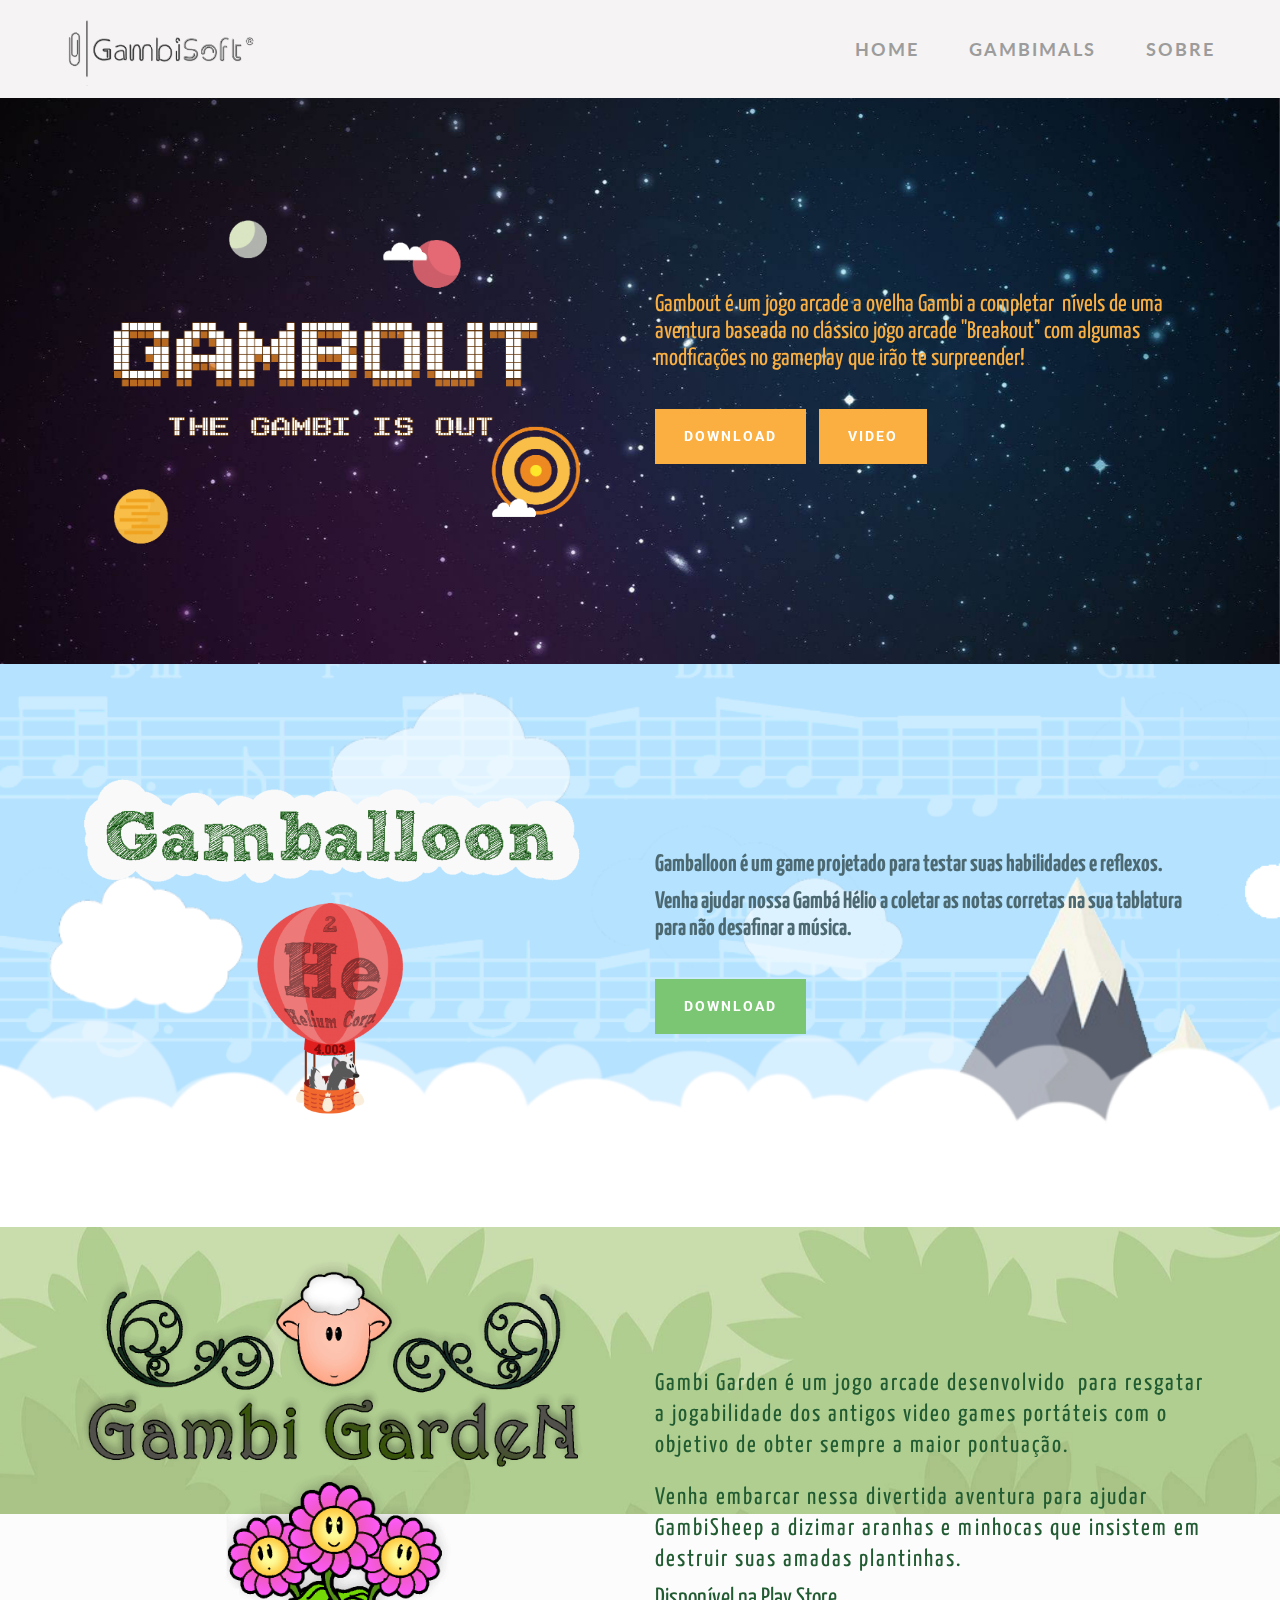
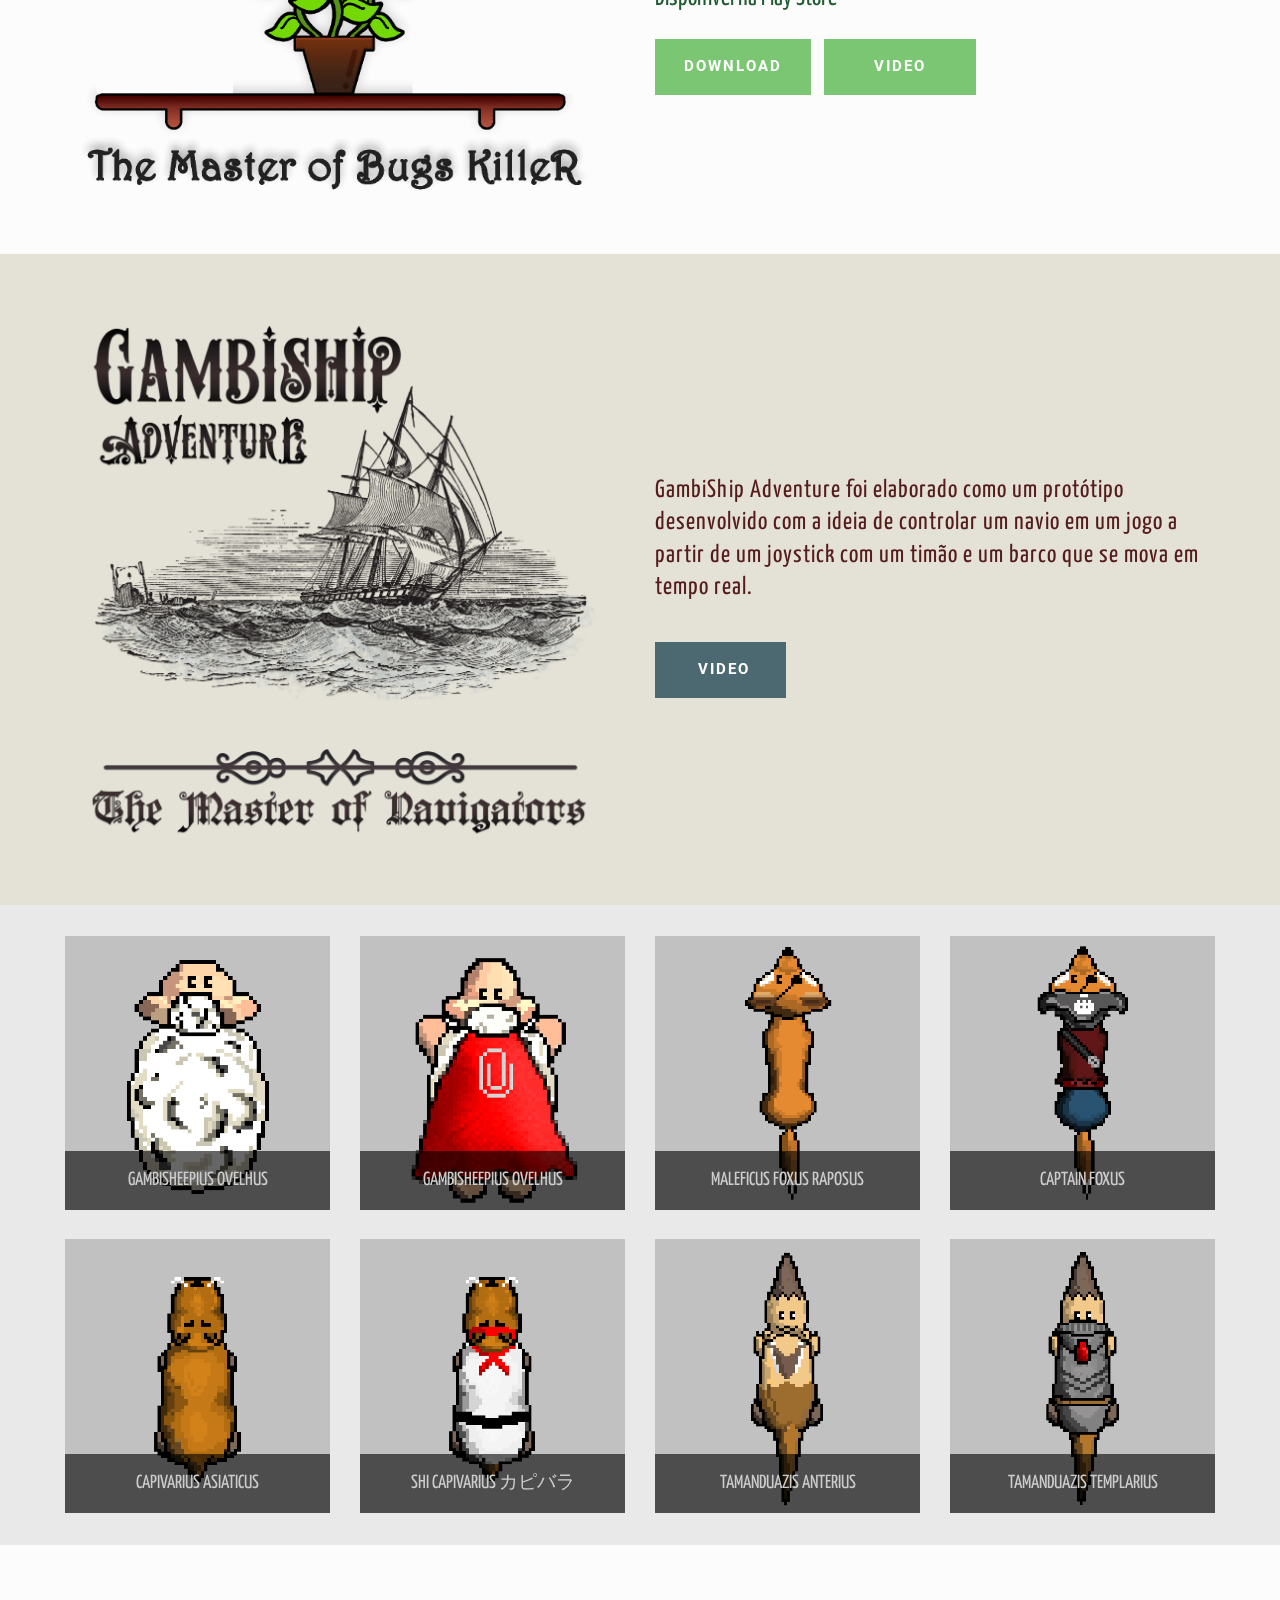
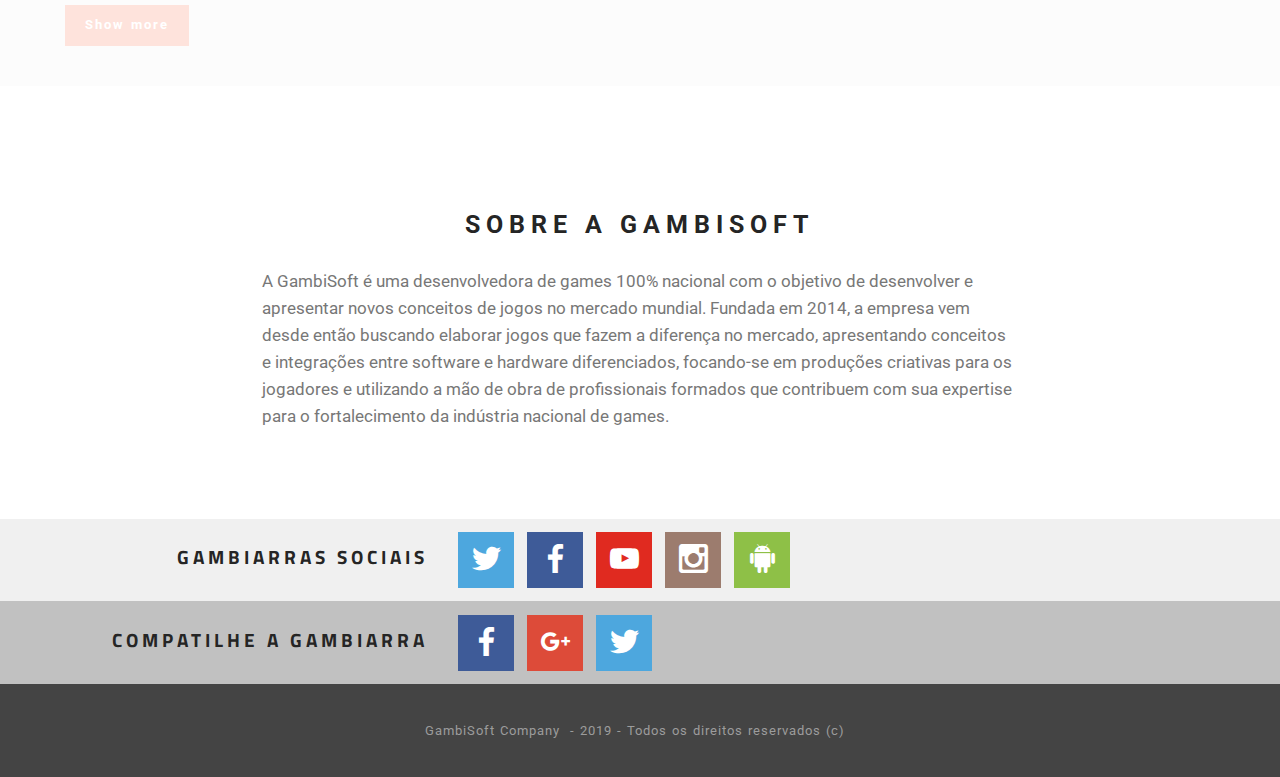
==== commit 97b67af8: "Alteração de ícone" ====
--- a/index.html
+++ b/index.html
@@ -32,7 +32,7 @@
             <div class="mbr-navbar__container">
                 <div class="mbr-navbar__column mbr-navbar__column--s mbr-navbar__brand">
                     <span class="mbr-navbar__brand-link mbr-brand mbr-brand--inline">
-                        <span class="mbr-brand__logo"><a href="#top"><img src="assets/images/gambisoft-2-2549x888-13.png" class="mbr-navbar__brand-img mbr-brand__img"></a></span>
+                        <span class="mbr-brand__logo"><a href="#top"><img src="assets/images/gambisoft-338x131-28-330x128.png" class="mbr-navbar__brand-img mbr-brand__img"></a></span>
                         
                     </span>
                 </div>
@@ -40,7 +40,7 @@
                 <div class="mbr-navbar__column mbr-navbar__menu">
                     <nav class="mbr-navbar__menu-box mbr-navbar__menu-box--inline-right">
                         <div class="mbr-navbar__column">
-                            <ul class="mbr-navbar__items mbr-navbar__items--right float-left mbr-buttons mbr-buttons--freeze mbr-buttons--right btn-decorator mbr-buttons--active mbr-buttons--only-links"> <li class="mbr-navbar__item"><a class="mbr-buttons__link btn text-gray" href="#top">HOME</a></li> <li class="mbr-navbar__item"><a class="mbr-buttons__link btn text-gray" href="index.html#msg-box4-13">GAMES</a></li> <li class="mbr-navbar__item"><a class="mbr-buttons__link btn text-gray" href="games.html#gallery1-19">GAMBIMALS</a></li>  <li class="mbr-navbar__item"><a class="mbr-buttons__link btn text-gray" href="index.html#msg-box3-13">SOBRE</a></li> </ul>                            
+                            <ul class="mbr-navbar__items mbr-navbar__items--right float-left mbr-buttons mbr-buttons--freeze mbr-buttons--right btn-decorator mbr-buttons--active mbr-buttons--only-links"> <li class="mbr-navbar__item"><a class="mbr-buttons__link btn text-gray" href="#top">HOME</a></li>  <li class="mbr-navbar__item"><a class="mbr-buttons__link btn text-gray" href="games.html#gallery1-19">GAMBIMALS</a></li>  <li class="mbr-navbar__item"><a class="mbr-buttons__link btn text-gray" href="index.html#msg-box3-13">SOBRE</a></li>  </ul>                            
                             
                         </div>
                     </nav>
@@ -50,7 +50,7 @@
     </div>
 </section>
 
-<section class="engine"><a href="https://mobirise.info/x">css templates</a></section><section class="mbr-section mbr-section--relative mbr-parallax-background mbr-after-navbar" id="msg-box4-11" data-rv-view="290" style="background-image: url(assets/images/galaxy-1920x1200-79.jpg);">
+<section class="engine"><a href="https://mobirise.info/h">how to create a web page for free</a></section><section class="mbr-section mbr-section--relative mbr-parallax-background mbr-after-navbar" id="msg-box4-11" data-rv-view="290" style="background-image: url(assets/images/galaxy-1920x1200-79.jpg);">
     
     <div class="mbr-section__container mbr-section__container--isolated container" style="padding-top: 93px; padding-bottom: 93px;">
         <div class="row">
